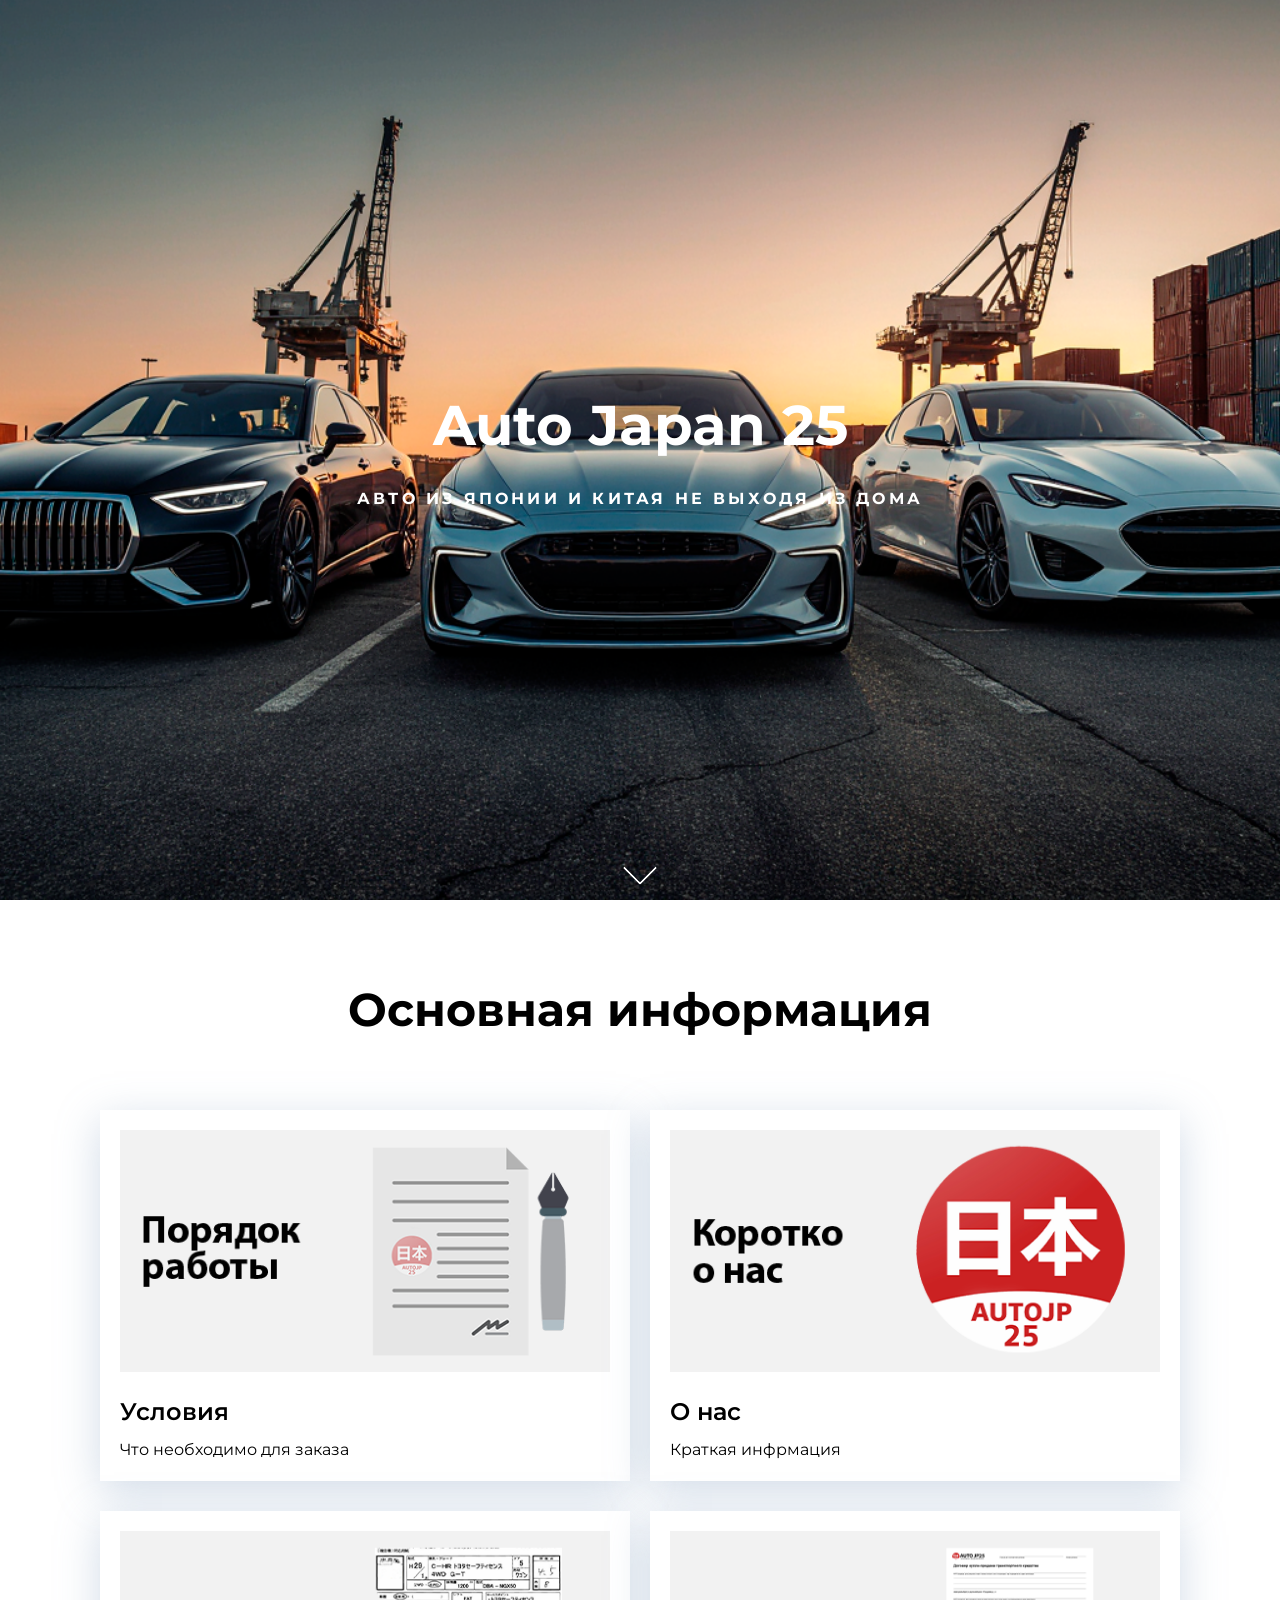
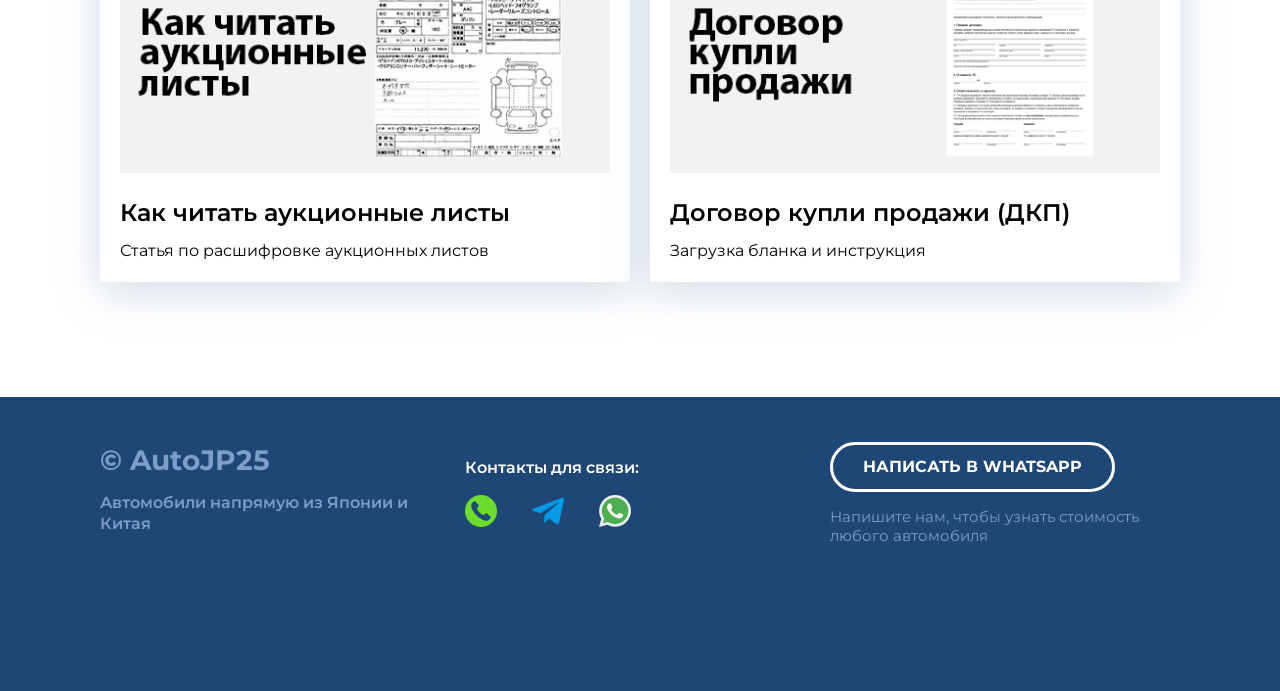
==== index.html @ 5f9eee42 "Add files via upload" ====
<!DOCTYPE html>

<html lang="ru">
<head><title>Авто из Японии и Китая под заказ — AUTOJP25</title><meta content="Пригон автомобилей под заказ из Японии и Китая. Надёжная доставка, аукционы, оформление, сопровождение под ключ." name="description"/><meta content="авто из Японии, авто из Китая, пригон авто, аукционы Японии, аукционы Китая, доставка авто Владивосток, авто под заказ, купить авто Япония, купить авто Китай" name="keywords"/>
<link href="./assets/images/favicon.ico" rel="icon" type="image/x-icon"/>


<meta content="AutoJP 25" name="author"/>
<meta charset="utf-8"/>
<meta content="IE=edge" http-equiv="X-UA-Compatible"/>
<meta content="width=device-width, initial-scale=1.0" name="viewport"/>

<link href="assets/styles/main.css" rel="stylesheet"/>
<link href="assets/styles/media.css" rel="stylesheet"/>
<link href="https://fonts.googleapis.com/css2?family=Montserrat:wght@400;600;700&amp;display=swap" rel="stylesheet"/>

<!-- Yandex.Metrika counter -->
<script type="text/javascript" >
   (function(m,e,t,r,i,k,a){m[i]=m[i]||function(){(m[i].a=m[i].a||[]).push(arguments)};
   m[i].l=1*new Date();
   for (var j = 0; j < document.scripts.length; j++) {if (document.scripts[j].src === r) { return; }}
   k=e.createElement(t),a=e.getElementsByTagName(t)[0],k.async=1,k.src=r,a.parentNode.insertBefore(k,a)})
   (window, document, "script", "https://mc.yandex.ru/metrika/tag.js", "ym");

   ym(64503793, "init", {
        clickmap:true,
        trackLinks:true,
        accurateTrackBounce:true,
        webvisor:true
   });
</script>
<noscript><div><img src="https://mc.yandex.ru/watch/64503793" style="position:absolute; left:-9999px;" alt="" /></div></noscript>
<!-- /Yandex.Metrika counter -->

</head>
<body class="root">
<header class="header header-bg" id="header">
<h1 class="header__title">Auto Japan 25</h1>
<p class="header__subtitle">Авто из Японии и Китая не выходя из дома</p>
<a href="#portfolio">
</a>
<div class="bottom">
<a class="scroll-indicator" href="#portfolio"></a>
</div>
</header>
<main>
<section class="portfolio" id="portfolio">
<div class="root__container">
<h2 class="portfolio__title">Основная информация</h2>
<ul class="card">
<li class="card__item">
<a class="card__link" href="./pages/purchase-steps.html">
<img alt="#" class="card__image" src="assets/images/portfolio/01.png"/>
<h2 class="card__title">Условия</h2>
<p class="card__subtitle">Что необходимо для заказа</p>
</a>
</li>
<li class="card__item">
<a class="card__link" href="./pages/about.html">
<img alt="#" class="card__image" src="assets/images/portfolio/02.png"/>
<h2 class="card__title">О нас</h2>
<p class="card__subtitle">Краткая инфрмация</p>
</a>
</li>
<li class="card__item">
<a class="card__link" href="./pages/auction.html">
<img alt="#" class="card__image" src="assets/images/portfolio/03.png"/>
<h2 class="card__title">Как читать аукционные листы</h2>
<p class="card__subtitle">Статья по расшифровке аукционных листов</p>
</a>
</li>
<li class="card__item">
<a class="card__link" href="./pages/dkp.html">
<img alt="#" class="card__image" src="assets/images/portfolio/04.png"/>
<h2 class="card__title">Договор купли продажи (ДКП)</h2>
<p class="card__subtitle">Загрузка бланка и инструкция</p>
</a>
</li>
</ul>
</div>
</section>
</main>
<footer class="footer">
<div class="root__container">
<ul class="footer__row">
<li class="footer__copyright footer__col">
<h3 class="footer__copyright-name">© AutoJP25</h3>
<p class="footer__copyright-description">Автомобили напрямую из Японии и Китая</p>
</li>
<li class="footer__icons footer__col">
<p class="footer__icons-title">Контакты для связи:</p>
<div class="footer__icon-list">
<a href="tel:902-554-0778" target="_blank">
<img alt="#" src="assets/images/footer/call.png"/>
</a>
<a href="https://t.me/autojp25" target="_blank">
<img alt="#" src="assets/images/footer/tele.png"/>
</a>
<a href="https://wa.me/79025540778" target="_blank">
<img alt="#" src="assets/images/footer/wats.png"/>
</a>
</div>
</li>
<li class="footer__contacts footer__col">
                    <a class="footer__contacts-btn" href="https://wa.me/message/SFAHF2PM4652B1" target="_blank"
                        class="footer__btn">Написать в Whatsapp</a>
                    <p class="footer__contacts-description">Напишите нам, чтобы узнать стоимость
                        любого автомобиля</p>
</li>
</ul>
</div>
</footer>
<!-- Библиотеки и плагины -->
<script src="./libs/jquery/jquery-3.6.0.min.js"></script>
<!-- Собственные скрипты и вызовы библиотек -->
<script src="assets/scripts/main.js"></script>
</body>
</html>
---- assets/styles/main.css ----
* {
  box-sizing: border-box;
}

html {
  scroll-behavior: smooth;
}

img {
  max-width: 100%;
}

.root {
  margin: 0;
  min-width: 320px;
  font-family: Montserrat, sans-serif;
  color: #000;
}

.root__container {
  margin: 0 auto;
  padding: 0 15px;
  max-width: 1110px;
}

.header {
  position: relative;
  display: flex;
  flex-direction: column;
  align-items: center;
  justify-content: center;
  width: 100%;
  height: 100vh;
  background-position: center;
  background-size: cover;
}

.header__title {
  margin: 0 0 25px;
  font-weight: 700;
  font-size: 56px;
  line-height: 130%;
  text-align: center;
  color: #fff;
}

.header__subtitle {
  margin: 0;
  font-weight: 700;
  font-size: 16px;
  line-height: 150%;
  letter-spacing: 0.2em;
  text-align: center;
  text-transform: uppercase;
  color: #fff;
}

.header__arrow {
  position: absolute;
  left: 50%;
  bottom: 30px;
  display: block;
  width: 48px;
  height: 48px;
  transform: translate(-50%, 0);
}

.portfolio {
  padding: 80px 0 115px;
}

.portfolio__title {
  margin: 0 0 70px;
  font-weight: 700;
  font-size: 46px;
  line-height: 130%;
  text-align: center;
  color: #000;
}

.card {
  display: flex;
  flex-wrap: wrap;
  justify-content: space-between;
  list-style-type: none;
  margin: 0;
  padding: 0;
}

.card__link {
  display: block;
  padding: 20px;
  text-decoration: none;
  color: #000;
  transition: color 0.2s ease-in;
}

.card__link:hover {
  color: rgb(39 91 236);
}

.card__item {
  margin-bottom: 30px;
  width: 100%;
  max-width: 530px;
  box-shadow: 0 10px 40px rgb(126 155 189 / 35%);
  background-color: #fff;
  transition: transform 0.2s ease-in;
}

.card__item:hover {
  transform: translateY(-15px);
}

.card__item:last-child,
.card__item:nth-last-child(2) {
  margin-bottom: 0;
}

.card__image {
  margin-bottom: 20px;
}

.card__title {
  margin: 0 0 13px;
  font-weight: 600;
  font-size: 24px;
  line-height: 130%;
}

.card__subtitle {
  margin: 0;
  font-size: 16px;
  line-height: 130%;
}

.footer {
  padding: 45px 0 130px;
  background: #1e4776;
}

.footer__row {
  display: flex;
  justify-content: space-between;
  list-style-type: none;
  margin: 0;
  padding: 0;
  color: #fff;
}

.footer__copyright {
  flex-grow: 1;
  max-width: 350px;
  line-height: 1.3;
  color: #7e9ec9;
}

.footer__copyright-name {
  margin: 0 0 15px;
  font-weight: 700;
  font-size: 28px;
}

.footer__copyright-description {
  margin: 0 0 15px;
  font-weight: 600;
  font-size: 16px;
}

.footer__icons {
  flex-grow: 1;
  max-width: 350px;
}

.footer__icons-title {
  font-weight: 600;
  font-size: 16px;
  line-height: 1.3;
}

.footer__icon-list {
  display: flex;
  align-items: center;
}

.footer__icon-list > * + * {
  margin-left: 35px;
}

.footer__contacts {
  flex-grow: 1;
  max-width: 350px;
}

.footer__contacts-btn {
  display: inline-block;
  border: 3px solid #fff;
  border-radius: 50px;
  padding: 0 30px;
  height: 50px;
  font-weight: 700;
  font-size: 16px;
  line-height: 44px;
  text-decoration: none;
  text-transform: uppercase;
  color: #fff;
  transition: all 0.3s ease-in;
}

.footer__contacts-btn:hover {
  color: #1e4776;
  background-color: #fff;
}

.footer__contacts-description {
  margin: 15px 0;
  font-size: 15px;
  line-height: 1.3;
  color: #7e9ec9;
}

.project {
  padding: 80px 0 120px;
  text-align: center;
}

.project__header {
  margin: 0 0 40px;
  font-weight: 700;
  font-size: 46px;
  line-height: 1.3;
}

.project__img {
  margin-bottom: 70px;
  box-shadow: 0 10px 40px rgb(126 155 189 / 35%);
}

.project__content {
  display: block;
  border-radius: 10px;
}

.projects__description {
  margin: 0 auto 60px;
  max-width: 730px;
  text-align: center;
}

.projects__description p {
  margin: 0 0 15px;
  font-size: 16px;
  line-height: 1.5;
}

.project__link {
  display: inline-block;
  line-height: 1;
  text-decoration: none;
  color: #2f73b6;
}

.project__link::after {
  content: "";
  display: block;
  width: 0%;
  height: 2px;
  background-color: #225384;
  transition: width 0.4s ease-in-out;
}

.project__link:hover::after,
.project__link:focus::after {
width: 100%;
}

.poject__btn-back {
  display: inline-block;
  border: 3px solid #275bec;
  border-radius: 50px;
  padding: 0 30px;
  height: 60px;
  font-weight: 700;
  font-size: 16px;
  line-height: 54px;
  text-decoration: none;
  text-transform: uppercase;
  color: #275bec;
  transition: all 0.4s ease-out;
}

.poject__btn-back:hover {
  color: #fff;
  background-color: #275bec;
}


.steps {
    padding: 40px 0;
}
.steps__title {
    font-size: 28px;
    font-weight: 700;
    margin-bottom: 24px;
}
.steps__list {
    list-style: decimal inside;
    padding-left: 20px;
    font-size: 18px;
    line-height: 1.6;
    margin-bottom: 24px;
}
.steps__note {
    font-style: italic;
    color: #555;
    font-size: 16px;
    margin-bottom: 24px;
}

/* Адаптивный фон для header */
.header-bg {
    position: relative;
    background-image: url('../images/479ee96f-37ab-4187-b3ef-8dbb4deff79b_resized.png');
    background-size: cover;
    background-position: center;
    background-repeat: no-repeat;
    height: 100vh;
    max-height: 720px;
}

@media screen and (max-width: 768px) {
    .header-bg {
        height: 60vh;
        background-position: center top;
    }
}

/* Расширенные стили для мобильного фона */
.header-bg {
    display: flex;
    align-items: center;
    justify-content: center;
    min-height: 100vh;
    width: 100%;
    background-size: cover;
    background-attachment: scroll;
    background-repeat: no-repeat;
    background-position: center center;
    position: relative;
    overflow: hidden;
}

@media screen and (max-width: 768px) {
    .header-bg {
        min-height: 100vh;
        height: 100vh;
        background-size: cover;
        background-position: center center;
    }
}

/* Стиль для кнопки прокрутки вниз */
.scroll-down {
    animation: bounce 2s infinite;
}

@keyframes bounce {
    0%, 20%, 50%, 80%, 100% { transform: translateX(-50%) translateY(0); }
    40% { transform: translateX(-50%) translateY(-10px); }
    60% { transform: translateX(-50%) translateY(-5px); }
}

/* Оригинальная кнопка прокрутки вниз */
.bottom {
  position: absolute;
  bottom: 0;
  width: 100%;
  left: 50%;
  transform: translateX(-50%);
  text-align: center;
  z-index: 10;
}

.scroll-indicator {
  display: inline-block;
  width: 24px;
  height: 24px;
  margin: 16px auto;
  border-right: 2px solid #fff;
  border-bottom: 2px solid #fff;
  border-bottom-right-radius: 2px;
  transform: rotate(45deg);
  animation: fade 2s linear infinite;
}

@keyframes fade {
  0%, 100% { opacity: 0.3; }
  50% { opacity: 1; }
}
---- assets/styles/media.css ----
@media (max-width: 1140px) {
    .card__item {
        width: calc(50% - 15px);
    }

    .footer {
        padding: 40px 0 60px;
    }

    .footer__row {
        flex-direction: column-reverse;
        align-items: center;
        text-align: center;
    }

    .footer__col {
        margin-bottom: 50px;
    }

    .footer__col:first-child {
        margin-bottom: 0;
    }
}

@media (max-width: 760px) {
    .header__title {
        font-size: 32px;
    }

    .header__subtitle {
        font-size: 14px;
    }

    .portfolio {
        padding: 40px 0 60px;
    }

    .portfolio__title {
        margin-bottom: 30px;
        font-size: 32px;
    }

    .card {
        justify-content: center;
    }

    .card__item:nth-last-child(2) {
        margin-bottom: 30px;
    }

    .card__item {
        width: 100%;
    }

    .card__link {
       padding: 15px;
    }

    .card__image {
        margin-bottom: 10px;
    }

    .card__title {
        margin-bottom: 10px;
        font-size: 18px;
    }

    .card p {
        font-size: 14px;
    }

    .footer__copyright-name {
        margin-bottom: 5px;
        font-size: 18px;
    }

    .footer__copyright p {
        font-size: 14px;
    }

    .footer__icons p {
        font-size: 14px;
    }

    .footer__contacts p {
        margin: 15px 0 0;
        font-size: 14px;
    }

    .project {
        padding: 40px 0 60px;
    }

    .project__header {
        margin-bottom: 30px;
        font-size: 28px;
    }

    .project__img {
        margin-bottom: 20px;
    }

    .projects__description {
        margin-bottom: 50px;
    }

    .poject__btn-back {
        padding: 0 10px;
        width: 100%;
        max-width: 320px;
    }
}
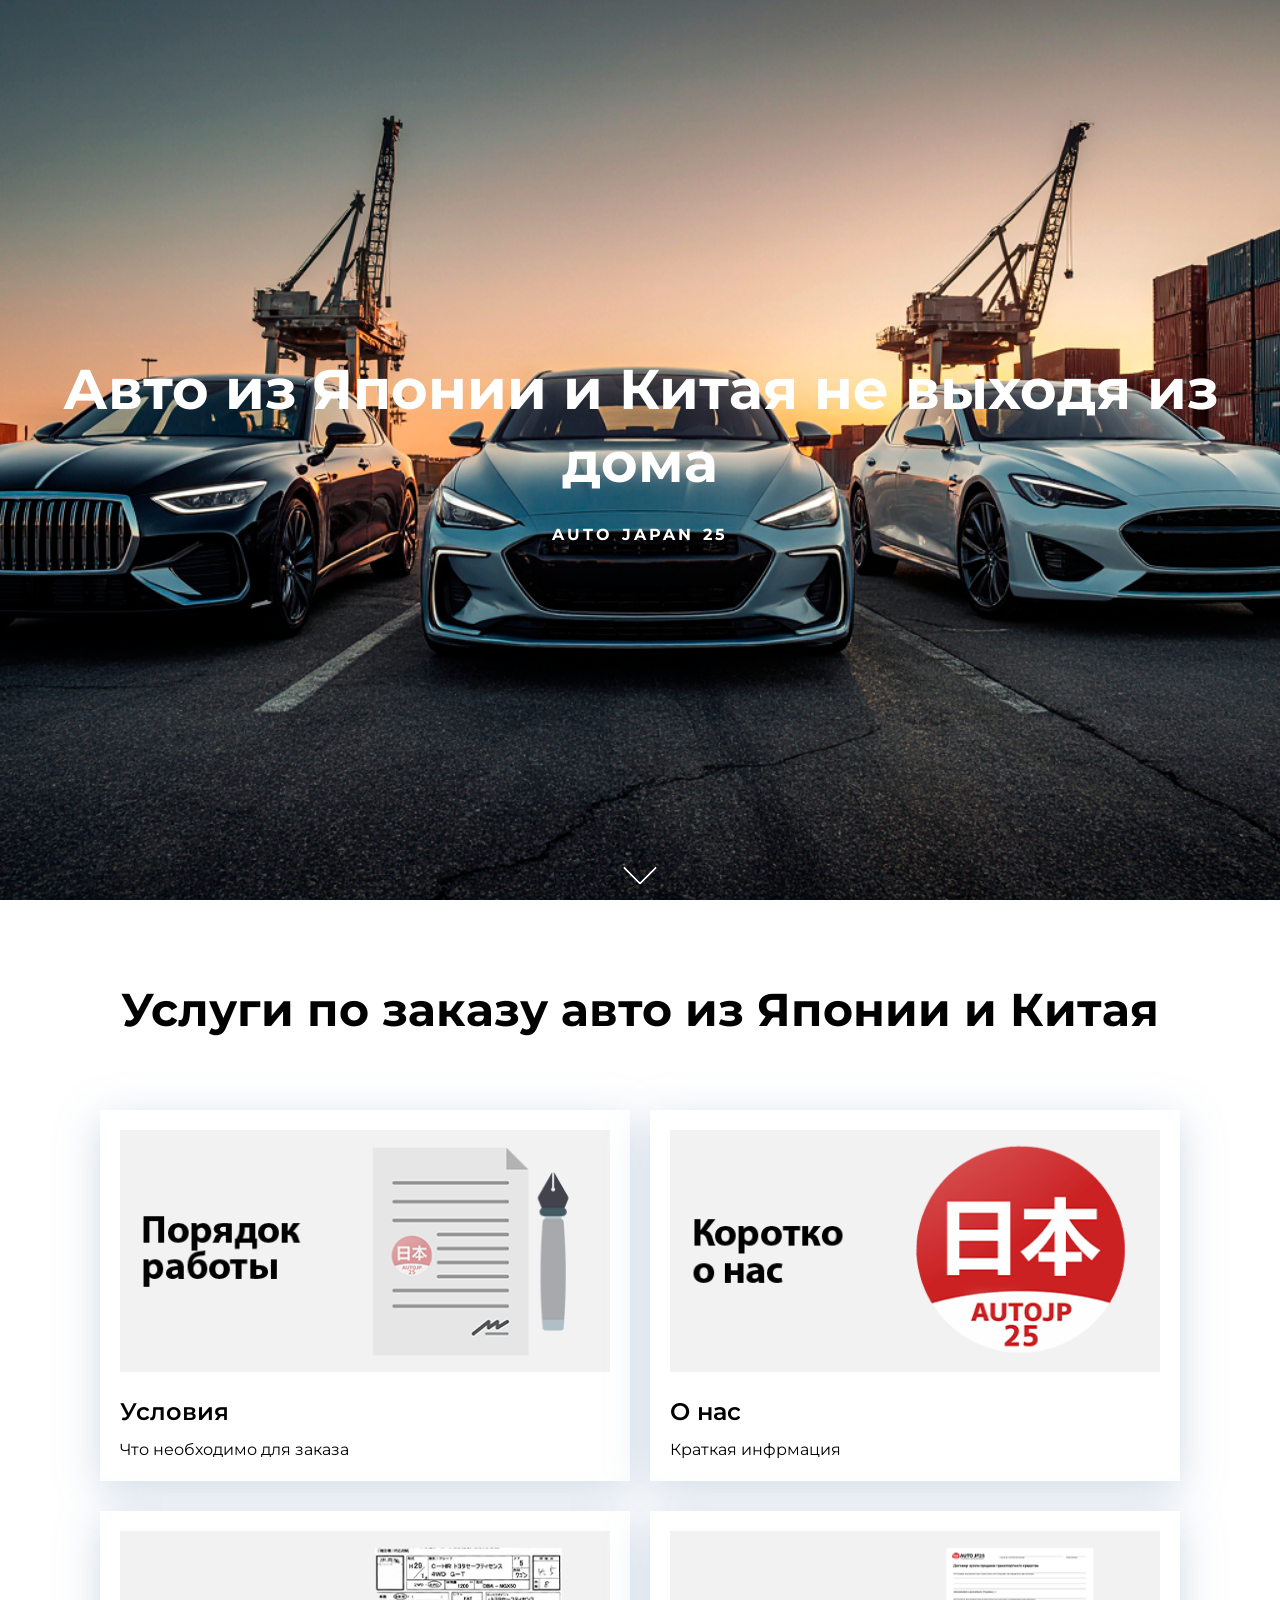
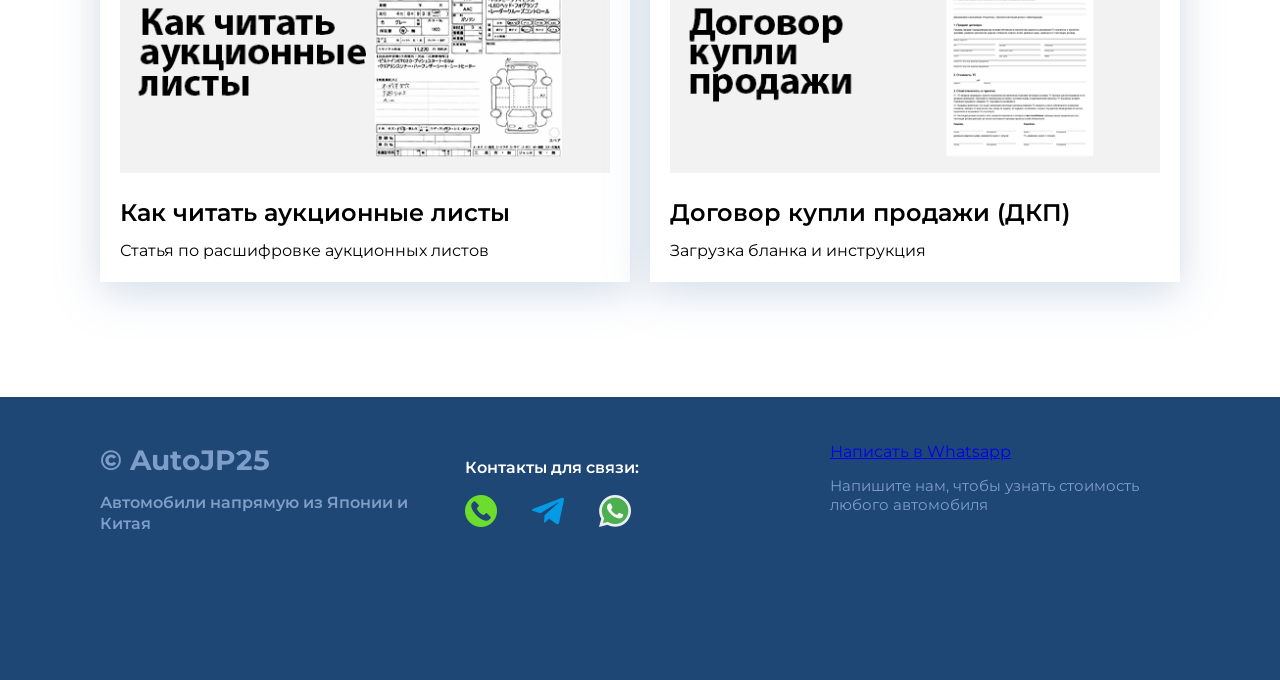
==== commit 7f1f8a5d: "Add files via upload" ====
--- a/index.html
+++ b/index.html
@@ -1,21 +1,17 @@
 <!DOCTYPE html>
 
 <html lang="ru">
-<head><title>Авто из Японии и Китая под заказ — AUTOJP25</title><meta content="Пригон автомобилей под заказ из Японии и Китая. Надёжная доставка, аукционы, оформление, сопровождение под ключ." name="description"/><meta content="авто из Японии, авто из Китая, пригон авто, аукционы Японии, аукционы Китая, доставка авто Владивосток, авто под заказ, купить авто Япония, купить авто Китай" name="keywords"/>
+<head><title>Авто из Японии и Китая под заказ — Надежная доставка | AUTOJP25</title><meta content="Пригон авто под заказ из Японии и Китая. Аукционы, доставка, оформление — всё под ключ. Узнайте, как заказать автомобиль выгодно и безопасно." name="description"/><meta content="авто из Японии, авто из Китая, доставка авто, пригон авто под заказ, японские аукционы, китайские авто, авто Владивосток, заказать авто Япония, авто на заказ Китай" name="keywords"/>
 <link href="./assets/images/favicon.ico" rel="icon" type="image/x-icon"/>
-
-
 <meta content="AutoJP 25" name="author"/>
 <meta charset="utf-8"/>
 <meta content="IE=edge" http-equiv="X-UA-Compatible"/>
 <meta content="width=device-width, initial-scale=1.0" name="viewport"/>
-
 <link href="assets/styles/main.css" rel="stylesheet"/>
 <link href="assets/styles/media.css" rel="stylesheet"/>
 <link href="https://fonts.googleapis.com/css2?family=Montserrat:wght@400;600;700&amp;display=swap" rel="stylesheet"/>
-
 <!-- Yandex.Metrika counter -->
-<script type="text/javascript" >
+<script type="text/javascript">
    (function(m,e,t,r,i,k,a){m[i]=m[i]||function(){(m[i].a=m[i].a||[]).push(arguments)};
    m[i].l=1*new Date();
    for (var j = 0; j < document.scripts.length; j++) {if (document.scripts[j].src === r) { return; }}
@@ -29,14 +25,13 @@
         webvisor:true
    });
 </script>
-<noscript><div><img src="https://mc.yandex.ru/watch/64503793" style="position:absolute; left:-9999px;" alt="" /></div></noscript>
+<noscript><div><img alt="" src="https://mc.yandex.ru/watch/64503793" style="position:absolute; left:-9999px;"/></div></noscript>
 <!-- /Yandex.Metrika counter -->
-
 </head>
 <body class="root">
 <header class="header header-bg" id="header">
-<h1 class="header__title">Auto Japan 25</h1>
-<p class="header__subtitle">Авто из Японии и Китая не выходя из дома</p>
+<h1 class="header__title">Авто из Японии и Китая не выходя из дома</h1>
+<p class="header__subtitle">Auto Japan 25</p>
 <a href="#portfolio">
 </a>
 <div class="bottom">
@@ -46,33 +41,33 @@
 <main>
 <section class="portfolio" id="portfolio">
 <div class="root__container">
-<h2 class="portfolio__title">Основная информация</h2>
+<h2 class="portfolio__title">Услуги по заказу авто из Японии и Китая</h2>
 <ul class="card">
 <li class="card__item">
 <a class="card__link" href="./pages/purchase-steps.html">
 <img alt="#" class="card__image" src="assets/images/portfolio/01.png"/>
-<h2 class="card__title">Условия</h2>
+<h3 class="card__title">Условия</h3>
 <p class="card__subtitle">Что необходимо для заказа</p>
 </a>
 </li>
 <li class="card__item">
 <a class="card__link" href="./pages/about.html">
 <img alt="#" class="card__image" src="assets/images/portfolio/02.png"/>
-<h2 class="card__title">О нас</h2>
+<h3 class="card__title">О нас</h3>
 <p class="card__subtitle">Краткая инфрмация</p>
 </a>
 </li>
 <li class="card__item">
 <a class="card__link" href="./pages/auction.html">
 <img alt="#" class="card__image" src="assets/images/portfolio/03.png"/>
-<h2 class="card__title">Как читать аукционные листы</h2>
+<h3 class="card__title">Как читать аукционные листы</h3>
 <p class="card__subtitle">Статья по расшифровке аукционных листов</p>
 </a>
 </li>
 <li class="card__item">
 <a class="card__link" href="./pages/dkp.html">
 <img alt="#" class="card__image" src="assets/images/portfolio/04.png"/>
-<h2 class="card__title">Договор купли продажи (ДКП)</h2>
+<h3 class="card__title">Договор купли продажи (ДКП)</h3>
 <p class="card__subtitle">Загрузка бланка и инструкция</p>
 </a>
 </li>
@@ -102,9 +97,8 @@
 </div>
 </li>
 <li class="footer__contacts footer__col">
-                    <a class="footer__contacts-btn" href="https://wa.me/message/SFAHF2PM4652B1" target="_blank"
-                        class="footer__btn">Написать в Whatsapp</a>
-                    <p class="footer__contacts-description">Напишите нам, чтобы узнать стоимость
+<a class="footer__btn" href="https://wa.me/message/SFAHF2PM4652B1" target="_blank">Написать в Whatsapp</a>
+<p class="footer__contacts-description">Напишите нам, чтобы узнать стоимость
                         любого автомобиля</p>
 </li>
 </ul>
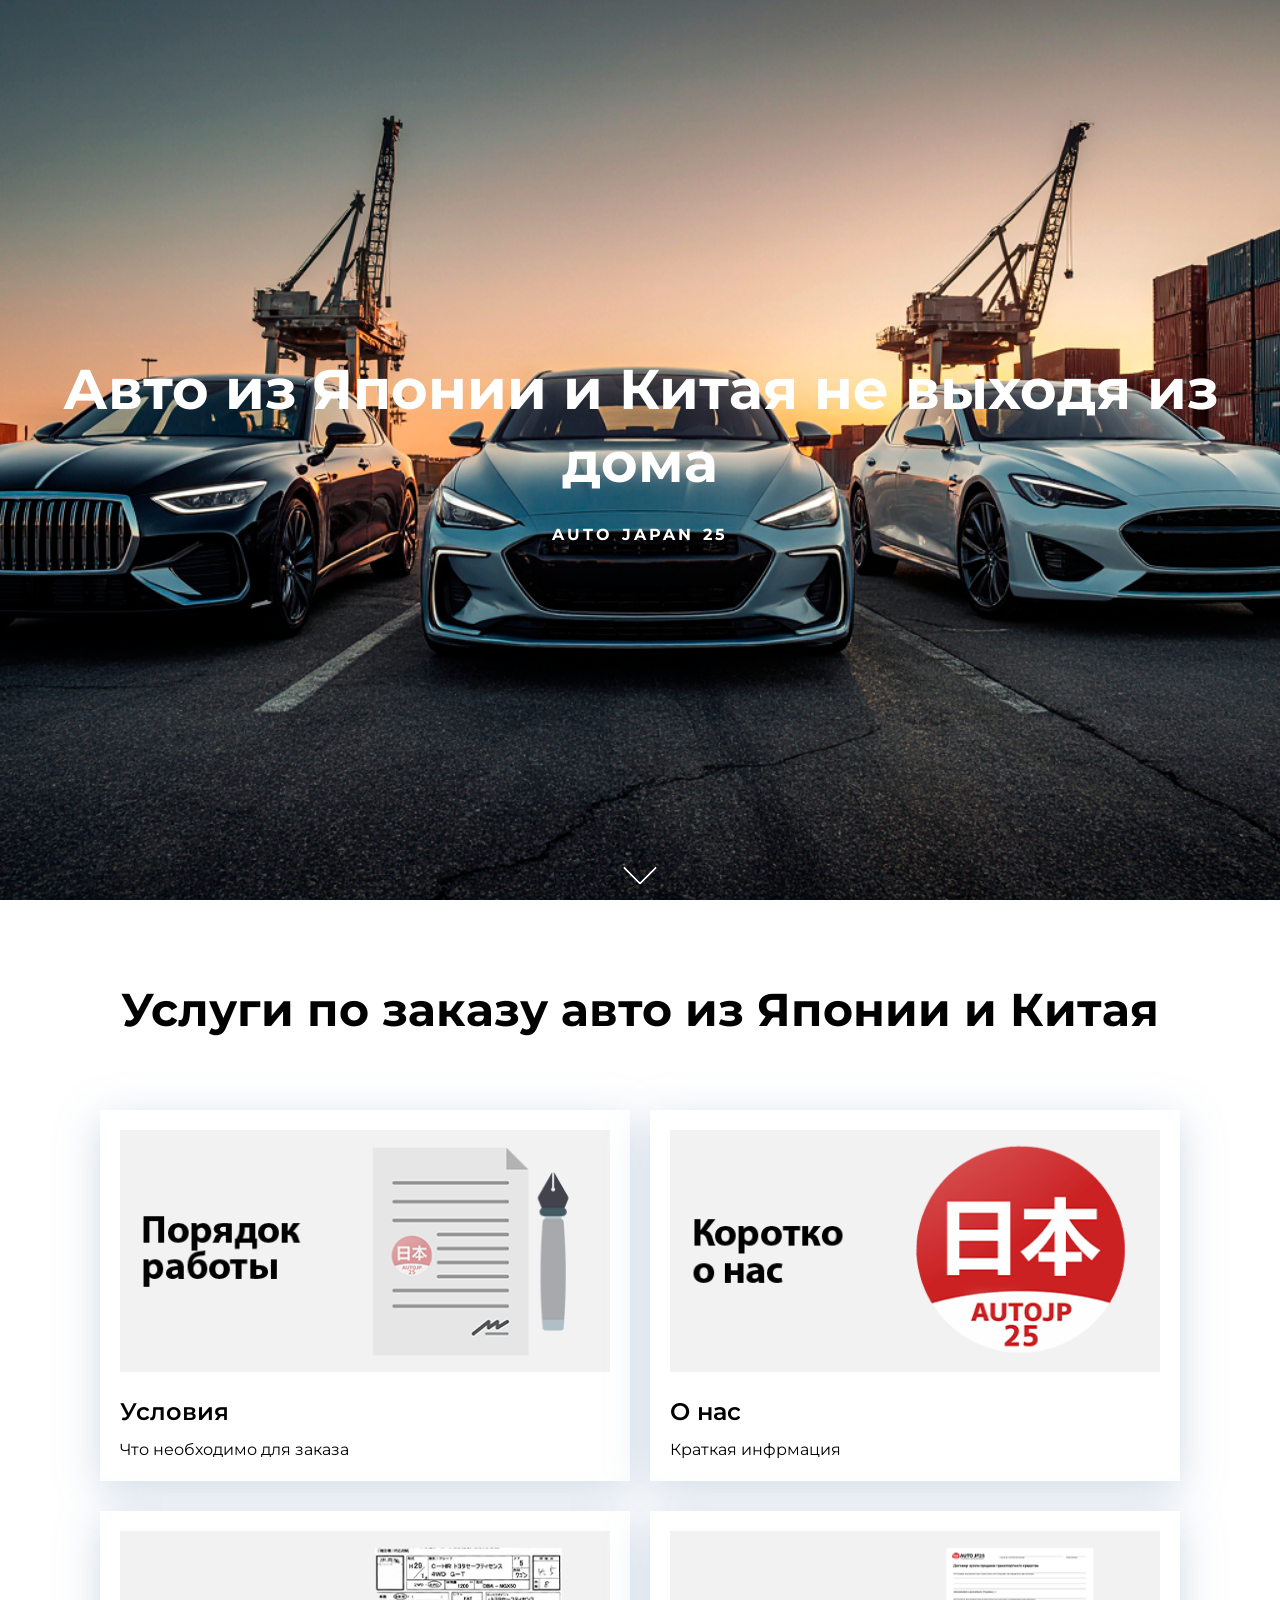
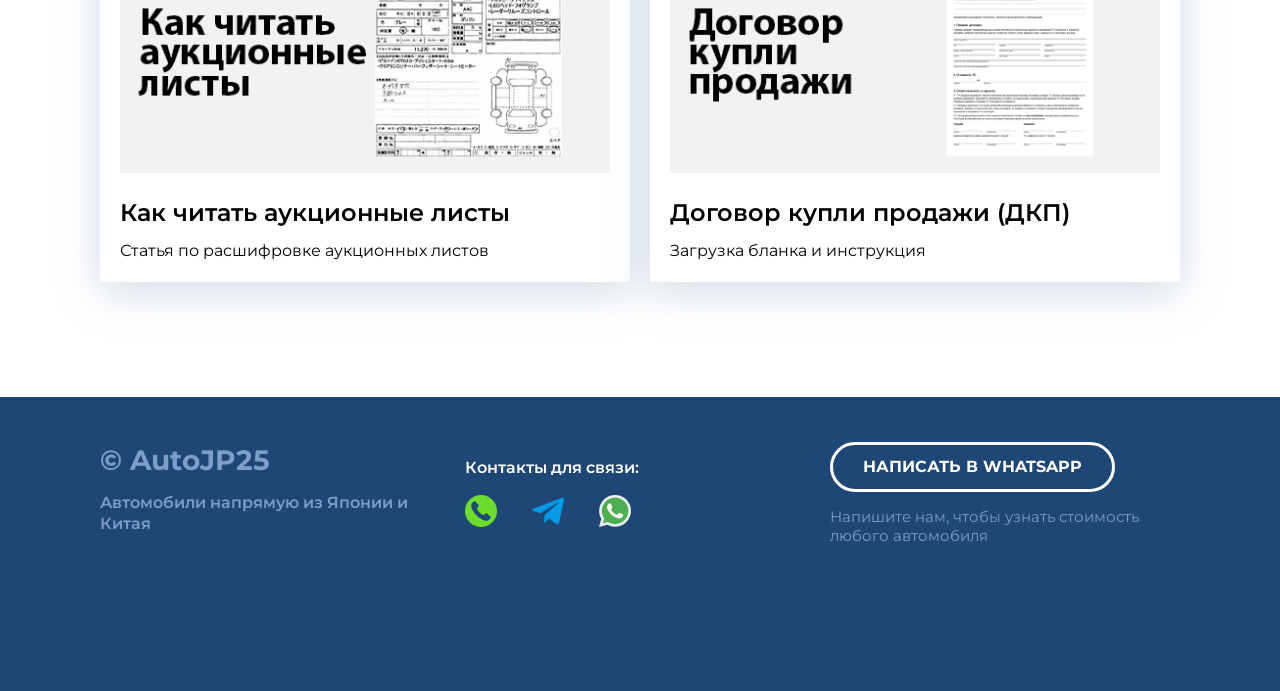
==== commit bd19b9aa: "Add files via upload" ====
--- a/index.html
+++ b/index.html
@@ -97,8 +97,9 @@
 </div>
 </li>
 <li class="footer__contacts footer__col">
-<a class="footer__btn" href="https://wa.me/message/SFAHF2PM4652B1" target="_blank">Написать в Whatsapp</a>
-<p class="footer__contacts-description">Напишите нам, чтобы узнать стоимость
+                    <a class="footer__contacts-btn" href="https://wa.me/message/SFAHF2PM4652B1" target="_blank"
+                        class="footer__btn">Написать в Whatsapp</a>
+                    <p class="footer__contacts-description">Напишите нам, чтобы узнать стоимость
                         любого автомобиля</p>
 </li>
 </ul>
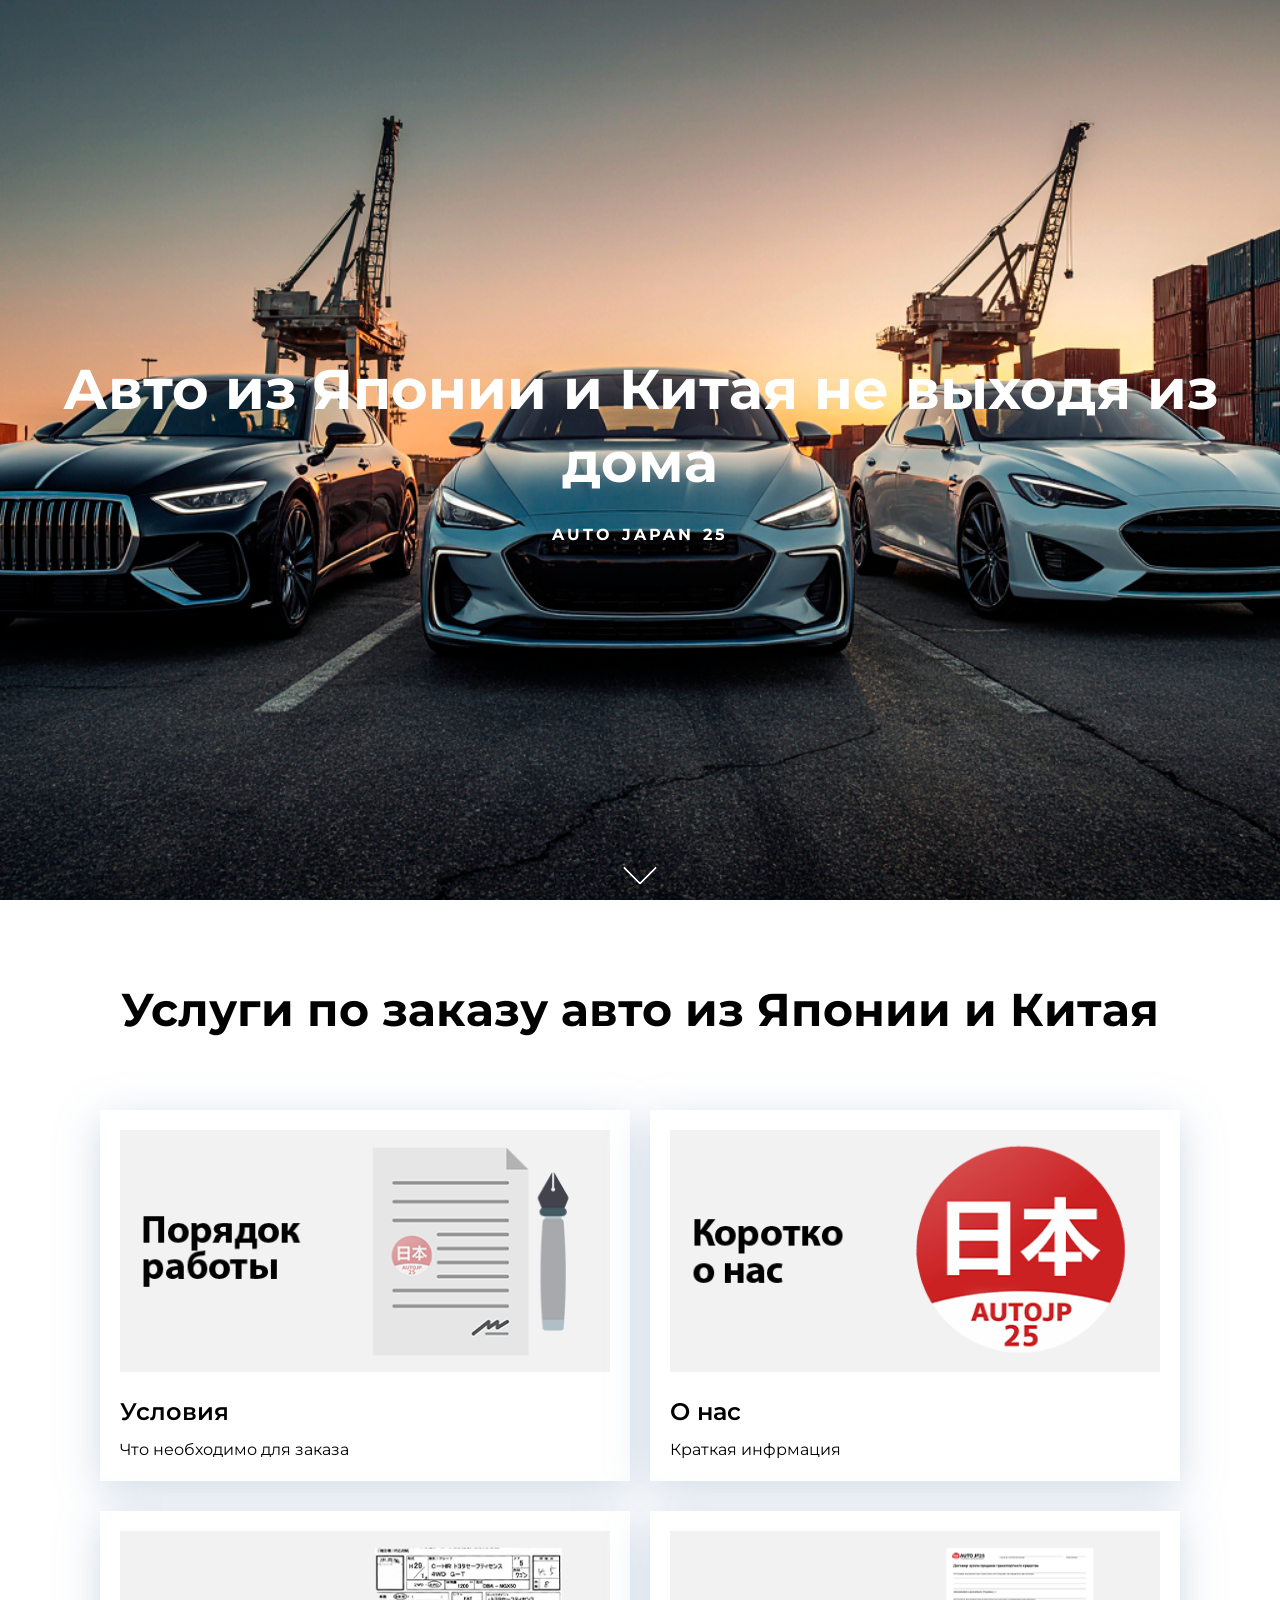
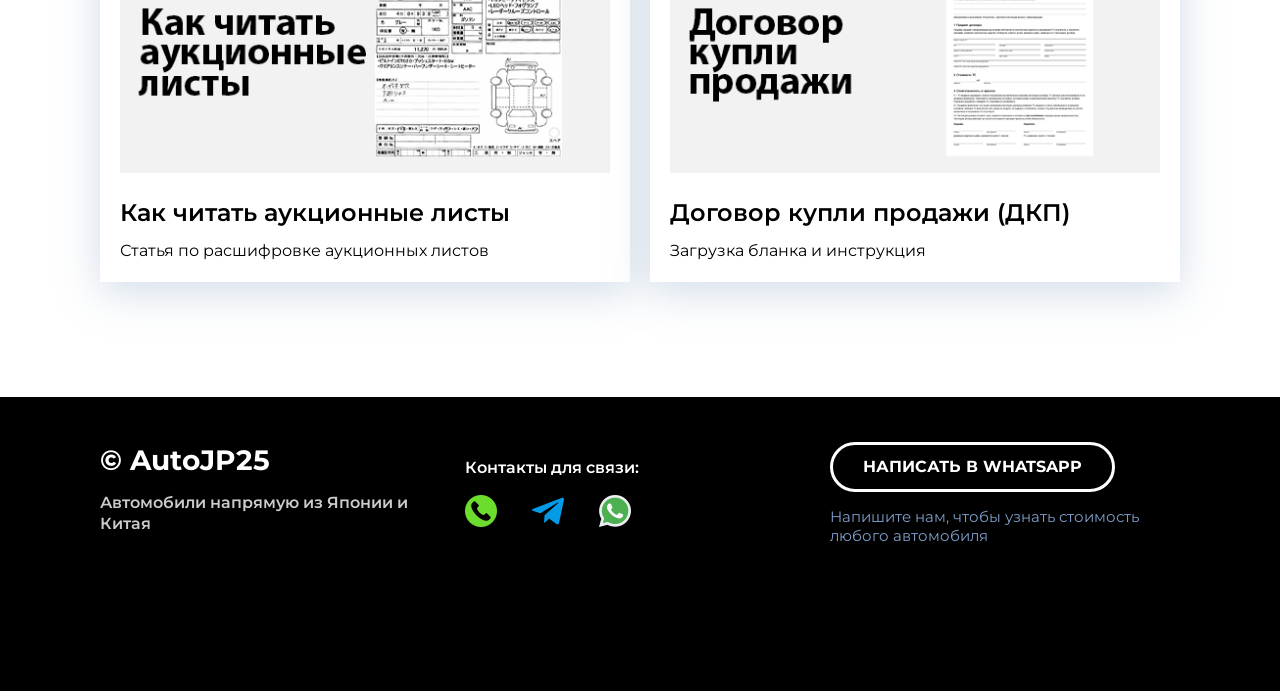
==== commit 6cb99a80: "Add files via upload" ====
--- a/index.html
+++ b/index.html
@@ -35,7 +35,7 @@
 <a href="#portfolio">
 </a>
 <div class="bottom">
-<a class="scroll-indicator" href="#portfolio"></a>
+<a class="scroll-indicator" href="#portfolio" aria-label="Перейти к портфолио"></a>
 </div>
 </header>
 <main>
--- a/assets/styles/main.css
+++ b/assets/styles/main.css
@@ -136,7 +136,7 @@
 
 .footer {
   padding: 45px 0 130px;
-  background: #1e4776;
+  background: #000000;
 }
 
 .footer__row {
@@ -159,12 +159,14 @@
   margin: 0 0 15px;
   font-weight: 700;
   font-size: 28px;
+  color: #ffffff;
 }
 
 .footer__copyright-description {
   margin: 0 0 15px;
   font-weight: 600;
   font-size: 16px;
+  color: #cccccc;
 }
 
 .footer__icons {
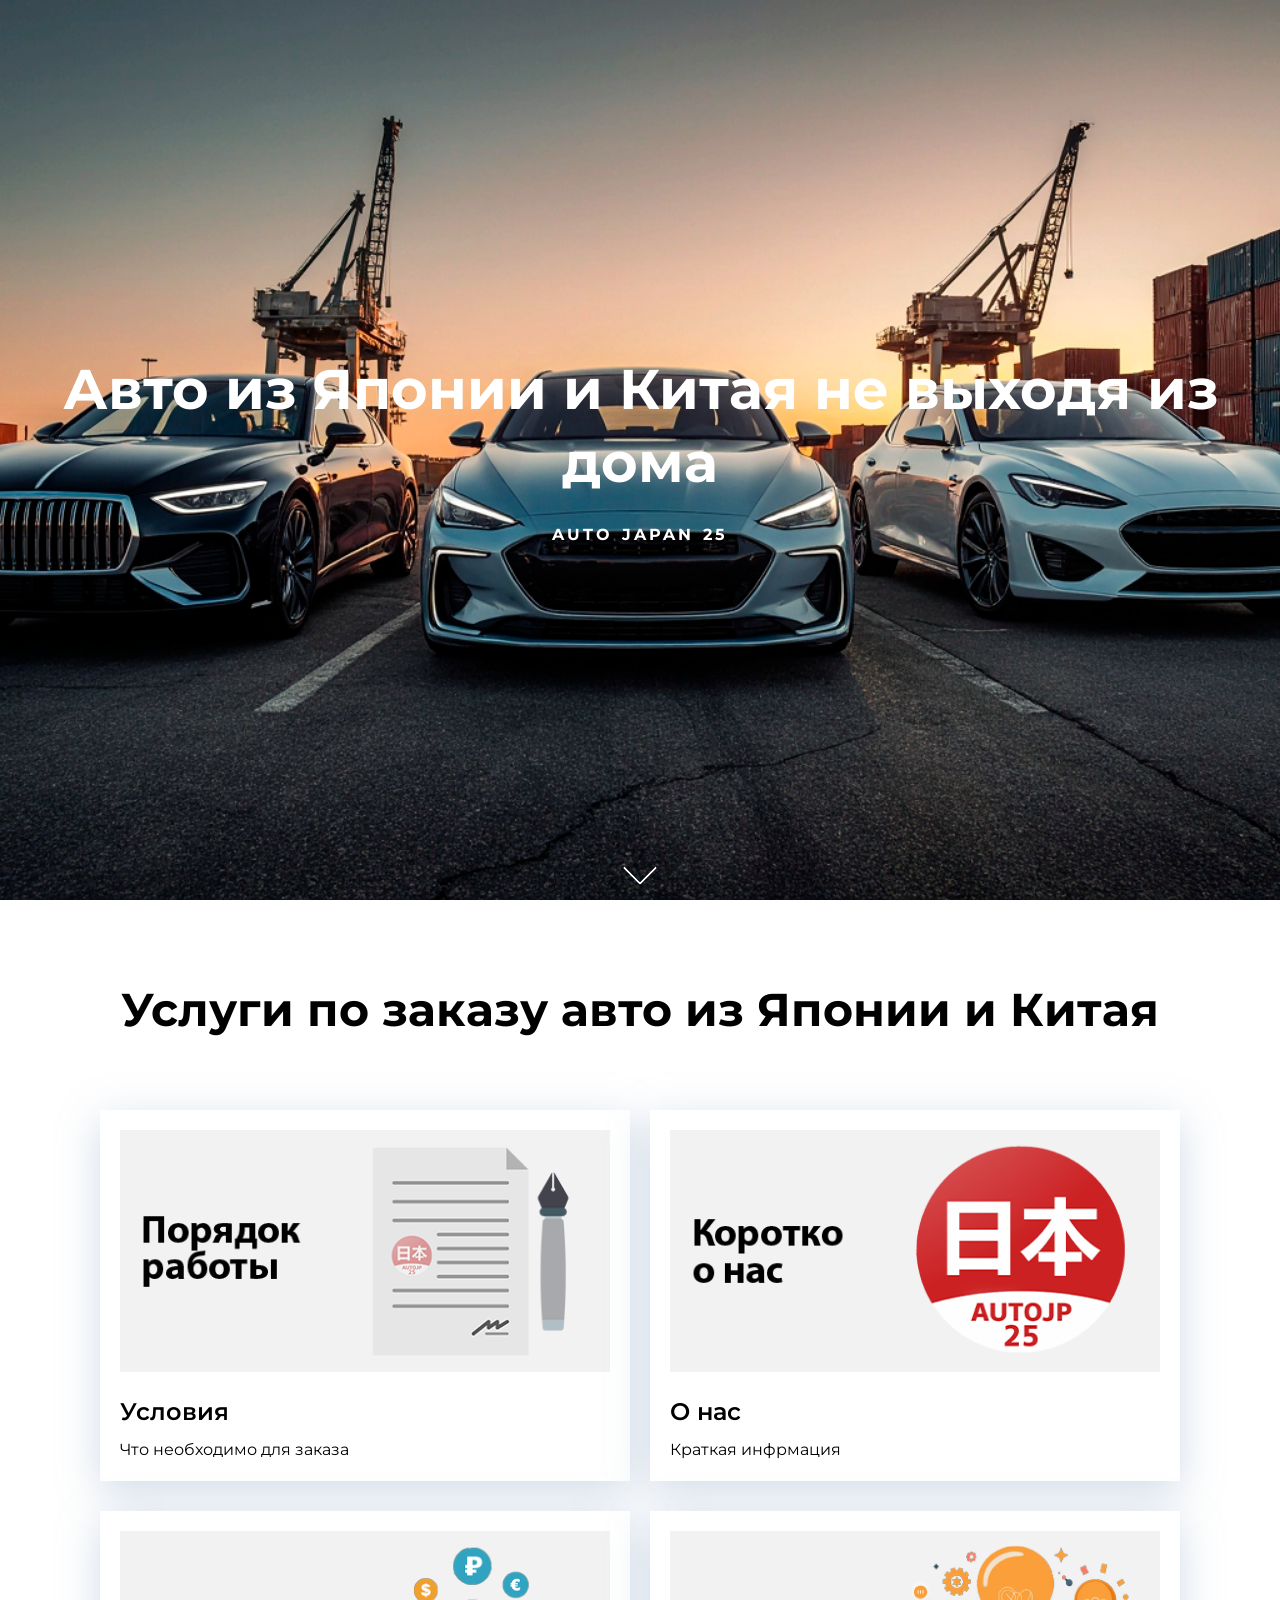
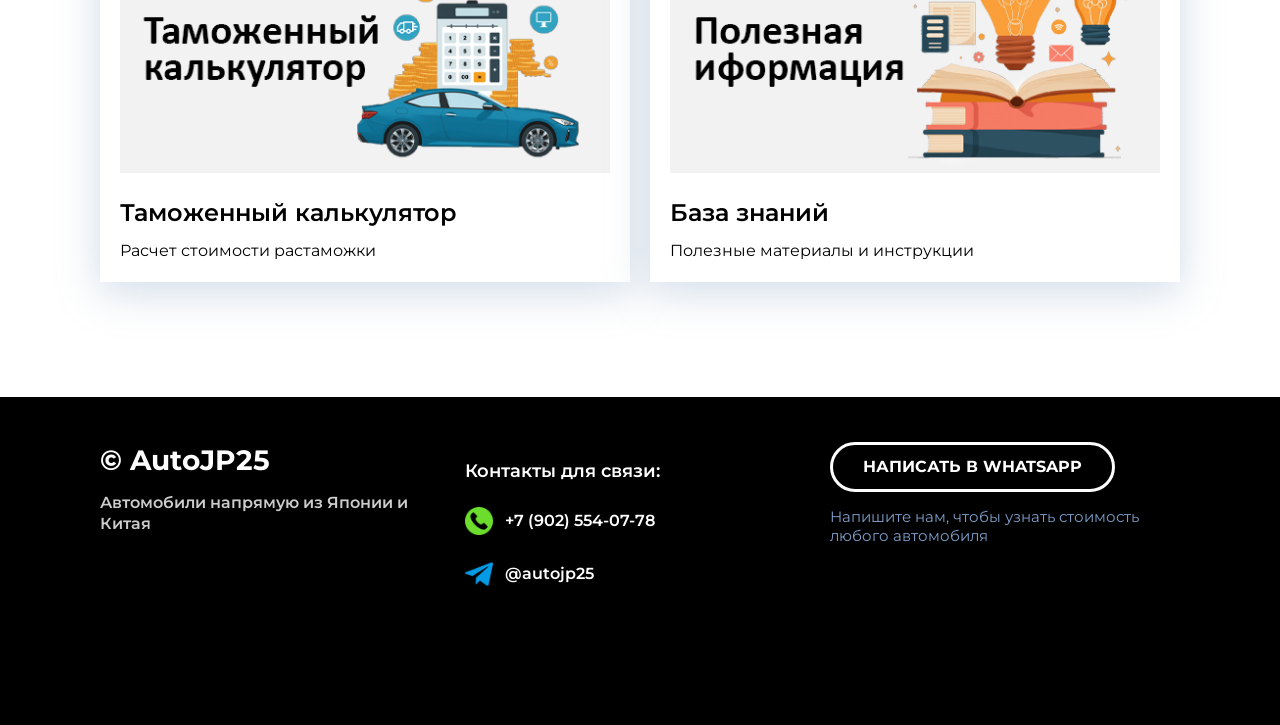
==== commit 02b02395: "Add files via upload" ====
--- a/index.html
+++ b/index.html
@@ -1,113 +1,116 @@
 <!DOCTYPE html>
 
 <html lang="ru">
-<head><title>Авто из Японии и Китая под заказ — Надежная доставка | AUTOJP25</title><meta content="Пригон авто под заказ из Японии и Китая. Аукционы, доставка, оформление — всё под ключ. Узнайте, как заказать автомобиль выгодно и безопасно." name="description"/><meta content="авто из Японии, авто из Китая, доставка авто, пригон авто под заказ, японские аукционы, китайские авто, авто Владивосток, заказать авто Япония, авто на заказ Китай" name="keywords"/>
-<link href="./assets/images/favicon.ico" rel="icon" type="image/x-icon"/>
-<meta content="AutoJP 25" name="author"/>
-<meta charset="utf-8"/>
-<meta content="IE=edge" http-equiv="X-UA-Compatible"/>
-<meta content="width=device-width, initial-scale=1.0" name="viewport"/>
-<link href="assets/styles/main.css" rel="stylesheet"/>
-<link href="assets/styles/media.css" rel="stylesheet"/>
-<link href="https://fonts.googleapis.com/css2?family=Montserrat:wght@400;600;700&amp;display=swap" rel="stylesheet"/>
+<head>
+    <title>Авто из Японии и Китая под заказ — Надежная доставка | AUTOJP25</title>
+    <meta content="Пригон авто под заказ из Японии и Китая. Аукционы, доставка, оформление — всё под ключ. Узнайте, как заказать автомобиль выгодно и безопасно." name="description"/>
+    <meta content="авто из Японии, авто из Китая, доставка авто, пригон авто под заказ, японские аукционы, китайские авто, авто Владивосток, заказать авто Япония, авто на заказ Китай" name="keywords"/>
+    <link href="./assets/images/favicon.ico" rel="icon" type="image/x-icon"/>
+    <meta content="AutoJP 25" name="author"/>
+    <meta charset="utf-8"/>
+    <meta content="IE=edge" http-equiv="X-UA-Compatible"/>
+    <meta content="width=device-width, initial-scale=1.0" name="viewport"/>
+    <link href="assets/styles/main.css" rel="stylesheet"/>
+    <link href="assets/styles/media.css" rel="stylesheet"/>
+    <link href="https://fonts.googleapis.com/css2?family=Montserrat:wght@400;600;700&amp;display=swap" rel="stylesheet"/>
+
 <!-- Yandex.Metrika counter -->
 <script type="text/javascript">
-   (function(m,e,t,r,i,k,a){m[i]=m[i]||function(){(m[i].a=m[i].a||[]).push(arguments)};
-   m[i].l=1*new Date();
-   for (var j = 0; j < document.scripts.length; j++) {if (document.scripts[j].src === r) { return; }}
-   k=e.createElement(t),a=e.getElementsByTagName(t)[0],k.async=1,k.src=r,a.parentNode.insertBefore(k,a)})
-   (window, document, "script", "https://mc.yandex.ru/metrika/tag.js", "ym");
+    (function(m,e,t,r,i,k,a){
+        m[i]=m[i]||function(){(m[i].a=m[i].a||[]).push(arguments)};
+        m[i].l=1*new Date();
+        for (var j = 0; j < document.scripts.length; j++) {if (document.scripts[j].src === r) { return; }}
+        k=e.createElement(t),a=e.getElementsByTagName(t)[0],k.async=1,k.src=r,a.parentNode.insertBefore(k,a)
+    })(window, document,'script','https://mc.yandex.ru/metrika/tag.js', 'ym');
 
-   ym(64503793, "init", {
-        clickmap:true,
-        trackLinks:true,
-        accurateTrackBounce:true,
-        webvisor:true
-   });
+    ym(64503793, 'init', {webvisor:true, clickmap:true, accurateTrackBounce:true, trackLinks:true});
 </script>
-<noscript><div><img alt="" src="https://mc.yandex.ru/watch/64503793" style="position:absolute; left:-9999px;"/></div></noscript>
+<noscript><div><img src="https://mc.yandex.ru/watch/64503793" style="position:absolute; left:-9999px;" alt=""  loading="lazy" /></div></noscript>
 <!-- /Yandex.Metrika counter -->
+
+<link rel="canonical" href="https://autojp25.com/">
 </head>
 <body class="root">
 <header class="header header-bg" id="header">
-<h1 class="header__title">Авто из Японии и Китая не выходя из дома</h1>
-<p class="header__subtitle">Auto Japan 25</p>
-<a href="#portfolio">
-</a>
-<div class="bottom">
-<a class="scroll-indicator" href="#portfolio" aria-label="Перейти к портфолио"></a>
-</div>
+    <h1 class="header__title">Авто из Японии и Китая не выходя из дома</h1>
+    <p class="header__subtitle">Auto Japan 25</p>
+    <a href="#portfolio">
+    </a>
+    <div class="bottom">
+        <a class="scroll-indicator" href="#portfolio"></a>
+    </div>
 </header>
 <main>
-<section class="portfolio" id="portfolio">
-<div class="root__container">
-<h2 class="portfolio__title">Услуги по заказу авто из Японии и Китая</h2>
-<ul class="card">
-<li class="card__item">
-<a class="card__link" href="./pages/purchase-steps.html">
-<img alt="#" class="card__image" src="assets/images/portfolio/01.png"/>
-<h3 class="card__title">Условия</h3>
-<p class="card__subtitle">Что необходимо для заказа</p>
-</a>
-</li>
-<li class="card__item">
-<a class="card__link" href="./pages/about.html">
-<img alt="#" class="card__image" src="assets/images/portfolio/02.png"/>
-<h3 class="card__title">О нас</h3>
-<p class="card__subtitle">Краткая инфрмация</p>
-</a>
-</li>
-<li class="card__item">
-<a class="card__link" href="./pages/auction.html">
-<img alt="#" class="card__image" src="assets/images/portfolio/03.png"/>
-<h3 class="card__title">Как читать аукционные листы</h3>
-<p class="card__subtitle">Статья по расшифровке аукционных листов</p>
-</a>
-</li>
-<li class="card__item">
-<a class="card__link" href="./pages/dkp.html">
-<img alt="#" class="card__image" src="assets/images/portfolio/04.png"/>
-<h3 class="card__title">Договор купли продажи (ДКП)</h3>
-<p class="card__subtitle">Загрузка бланка и инструкция</p>
-</a>
-</li>
-</ul>
-</div>
-</section>
+    <section class="portfolio" id="portfolio">
+        <div class="root__container">
+            <h2 class="portfolio__title">Услуги по заказу авто из Японии и Китая</h2>
+            <ul class="card">
+                <li class="card__item">
+                    <a class="card__link" href="./pages/purchase-steps.html">
+                        <img alt="#" class="card__image" src="assets/images/portfolio/01.png" loading="lazy" />
+                        <h3 class="card__title">Условия</h3>
+                        <p class="card__subtitle">Что необходимо для заказа</p>
+                    </a>
+                </li>
+                <li class="card__item">
+                    <a class="card__link" href="./pages/about.html">
+                        <img alt="#" class="card__image" src="assets/images/portfolio/02.png" loading="lazy" />
+                        <h3 class="card__title">О нас</h3>
+                        <p class="card__subtitle">Краткая инфрмация</p>
+                    </a>
+                </li>
+                <li class="card__item">
+                    <a class="card__link" href="./pages/calculator.html">
+                        <img alt="База знаний" class="card__image" src="assets/images/portfolio/03.png" loading="lazy" />
+                        <h3 class="card__title">Таможенный калькулятор</h3>
+                        <p class="card__subtitle">Расчет стоимости растаможки</p>
+                    </a>
+                </li>
+                <li class="card__item">
+                    <a class="card__link" href="./pages/knowledge-base/base.html">
+                        <img alt="Таможенный калькулятор" class="card__image" src="assets/images/portfolio/04.png" loading="lazy" />
+                        <h3 class="card__title">База знаний</h3>
+                        <p class="card__subtitle">Полезные материалы и инструкции</p>
+                    </a>
+                </li>
+            </ul>
+        </div>
+    </section>
 </main>
 <footer class="footer">
-<div class="root__container">
-<ul class="footer__row">
-<li class="footer__copyright footer__col">
-<h3 class="footer__copyright-name">© AutoJP25</h3>
-<p class="footer__copyright-description">Автомобили напрямую из Японии и Китая</p>
-</li>
-<li class="footer__icons footer__col">
-<p class="footer__icons-title">Контакты для связи:</p>
-<div class="footer__icon-list">
-<a href="tel:902-554-0778" target="_blank">
-<img alt="#" src="assets/images/footer/call.png"/>
-</a>
-<a href="https://t.me/autojp25" target="_blank">
-<img alt="#" src="assets/images/footer/tele.png"/>
-</a>
-<a href="https://wa.me/79025540778" target="_blank">
-<img alt="#" src="assets/images/footer/wats.png"/>
-</a>
-</div>
-</li>
-<li class="footer__contacts footer__col">
-                    <a class="footer__contacts-btn" href="https://wa.me/message/SFAHF2PM4652B1" target="_blank"
-                        class="footer__btn">Написать в Whatsapp</a>
-                    <p class="footer__contacts-description">Напишите нам, чтобы узнать стоимость
-                        любого автомобиля</p>
-</li>
+    <div class="root__container">
+        <ul class="footer__row">
+            <li class="footer__copyright footer__col">
+                <h3 class="footer__copyright-name">© AutoJP25</h3>
+                <p class="footer__copyright-description">Автомобили напрямую из Японии и Китая</p>
+            </li>
+            <li class="footer__icons footer__col">
+                <p class="footer__icons-title">Контакты для связи:</p>
+                <ul class="footer__icon-list">
+    <li>
+        <a class="footer__icon" aria-label="Позвонить" href="tel:+79025540778">
+            <img src="assets/images/footer/call.png" alt="" aria-hidden="true" loading="lazy" />
+            <span class="footer__icon-text">+7 (902) 554‑07‑78</span>
+        </a>
+    </li>
+    <li>
+        <a class="footer__icon" href="https://t.me/autojp25" target="_blank" rel="noopener noreferrer" aria-label="Telegram">
+            <img src="assets/images/footer/tele.png" alt="" aria-hidden="true" loading="lazy" />
+            <span class="footer__icon-text">@autojp25</span>
+        </a>
+    </li>
 </ul>
-</div>
+            </li>
+            <li class="footer__contacts footer__col">
+                <a class="footer__contacts-btn footer__btn" href="https://wa.me/message/SFAHF2PM4652B1" target="_blank" rel="noopener noreferrer">Написать в Whatsapp</a>
+                <p class="footer__contacts-description">Напишите нам, чтобы узнать стоимость
+                    любого автомобиля</p>
+            </li>
+        </ul>
+    </div>
 </footer>
 <!-- Библиотеки и плагины -->
-<script src="./libs/jquery/jquery-3.6.0.min.js"></script>
 <!-- Собственные скрипты и вызовы библиотек -->
-<script src="assets/scripts/main.js"></script>
+<script src="assets/scripts/main.js" defer></script>
 </body>
 </html>
--- a/assets/styles/main.css
+++ b/assets/styles/main.css
@@ -322,7 +322,7 @@
 /* Адаптивный фон для header */
 .header-bg {
     position: relative;
-    background-image: url('../images/479ee96f-37ab-4187-b3ef-8dbb4deff79b_resized.png');
+    background-image: url('../images/header.webp');
     background-size: cover;
     background-position: center;
     background-repeat: no-repeat;
@@ -399,3 +399,50 @@
   0%, 100% { opacity: 0.3; }
   50% { opacity: 1; }
 }
+
+
+/* === Footer readability enhancements (desktop) === */
+.footer__icon-list {
+  list-style: none;
+  margin: 0;
+  padding: 0;
+  display: grid;
+  gap: 12px;
+}
+
+.footer__icon {
+  display: inline-flex;
+  align-items: center;
+  gap: 12px;
+  color: #fff;
+  text-decoration: none;
+  padding: 6px 0;
+}
+
+.footer__icon:hover,
+.footer__icon:focus {
+  text-decoration: underline;
+  outline: none;
+}
+
+.footer__icon img {
+  width: 24px;
+  height: 24px;
+  flex: 0 0 24px;
+}
+
+.footer__icon-text {
+  display: none;
+  font-weight: 600;
+  line-height: 1.3;
+}
+
+@media (min-width: 992px) {
+  .footer { font-size: 16px; line-height: 1.5; }
+  .footer__icons-title { font-size: 18px; }
+  .footer__icon img { width: 28px; height: 28px; flex-basis: 28px; }
+  .footer__icon-text { display: inline; font-size: 16px; }
+}
+
+/* reset sibling margin for new footer list */
+.footer__icon-list > * + * { margin-left: 0; }
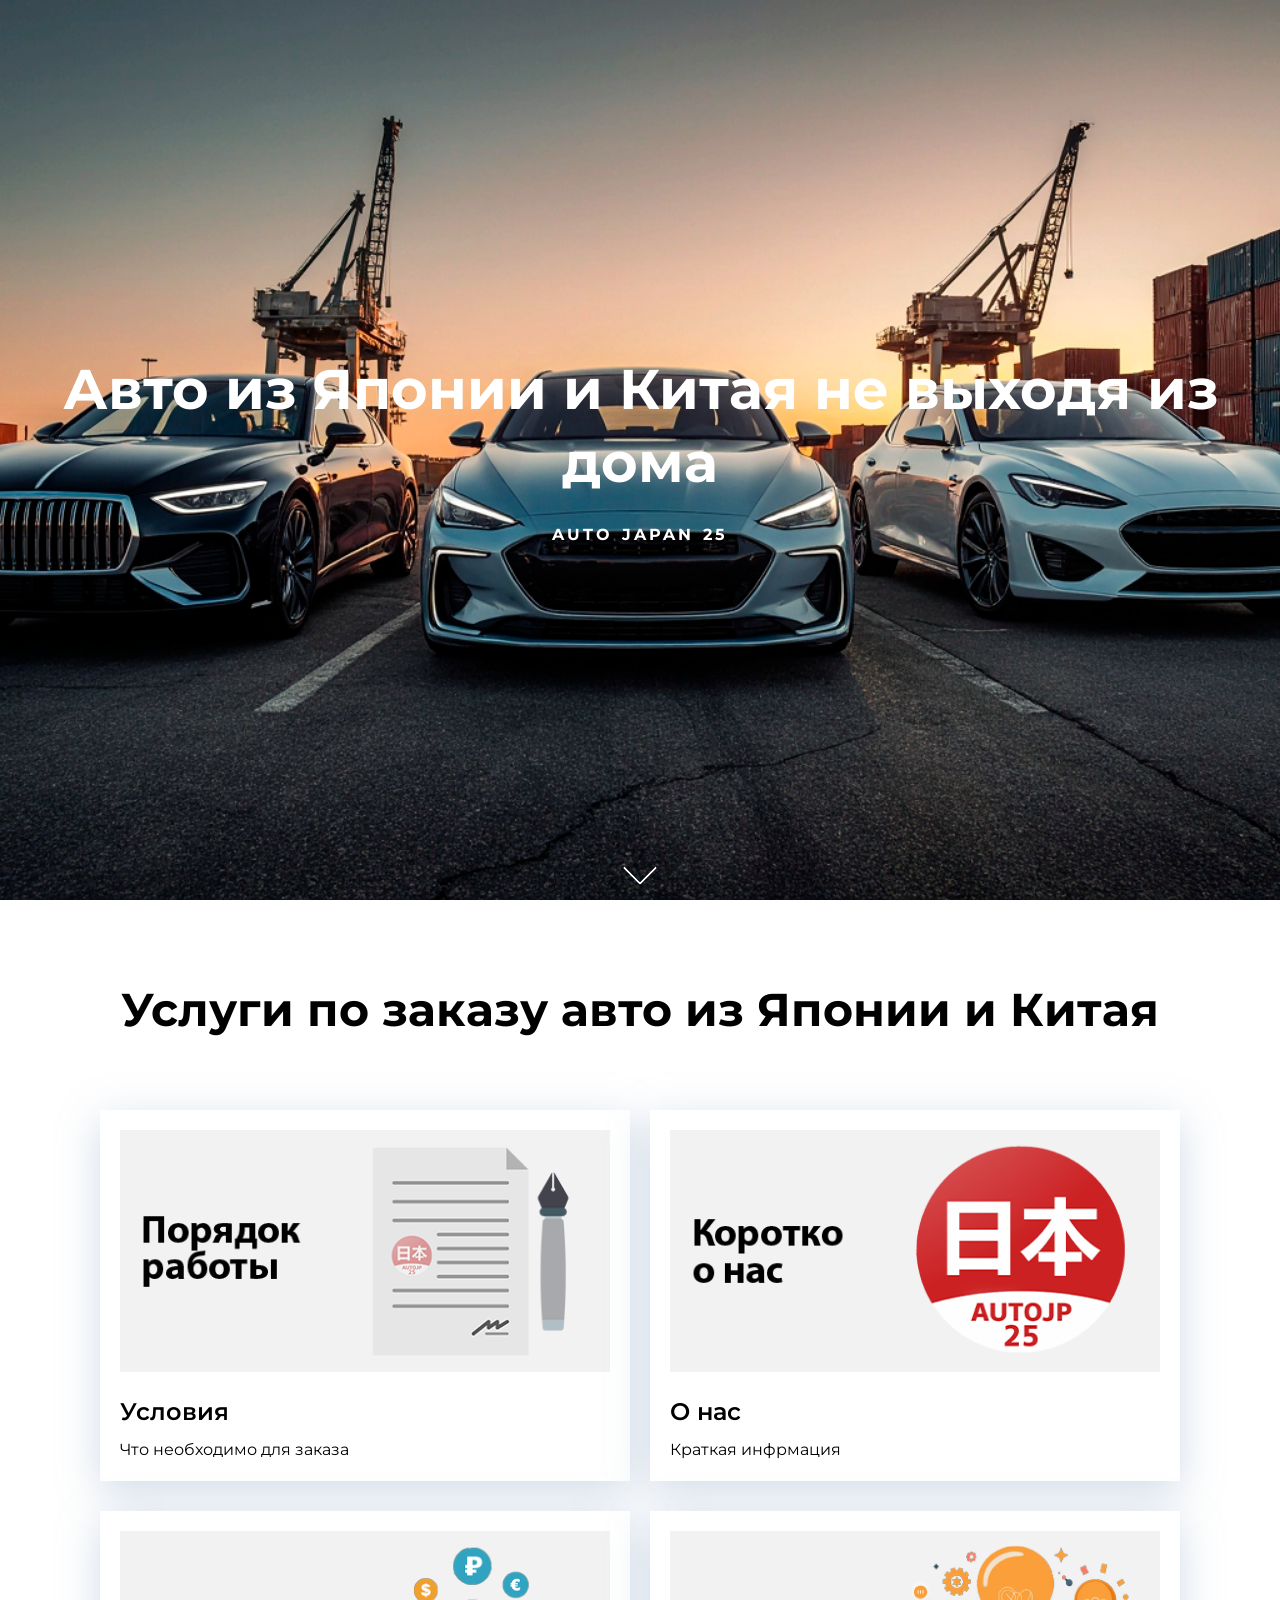
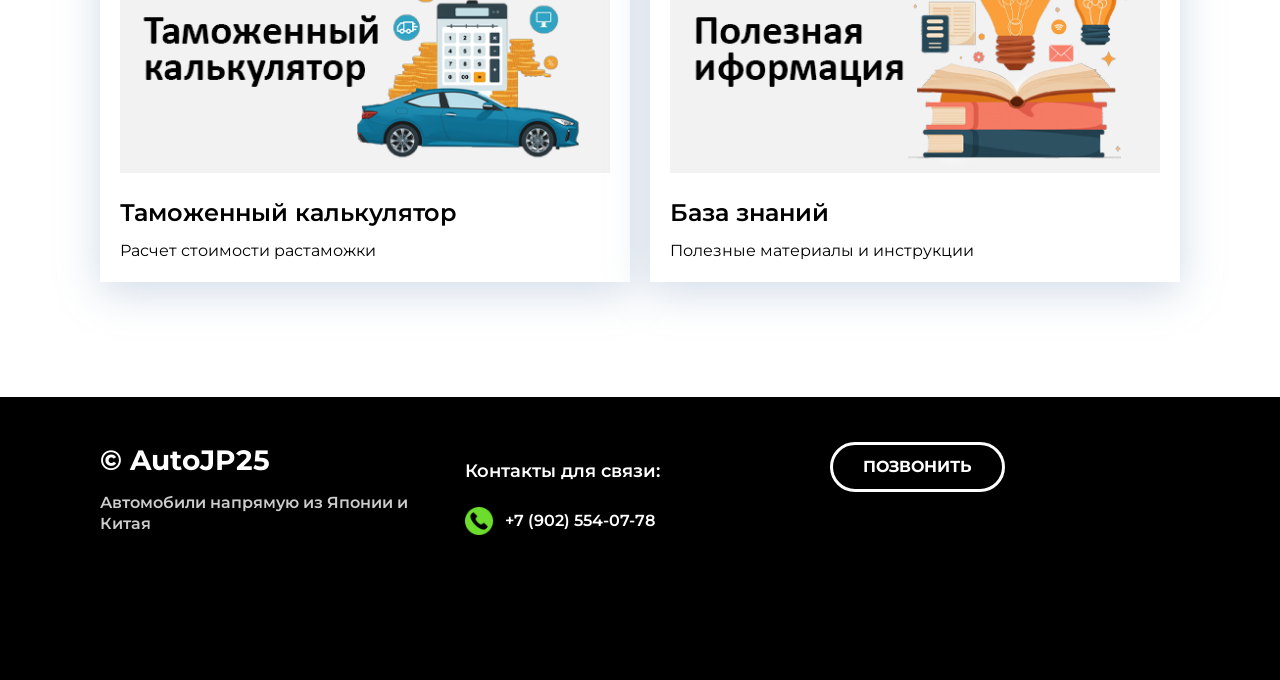
==== commit cef42c3d: "Add files via upload" ====
--- a/index.html
+++ b/index.html
@@ -93,18 +93,10 @@
             <span class="footer__icon-text">+7 (902) 554‑07‑78</span>
         </a>
     </li>
-    <li>
-        <a class="footer__icon" href="https://t.me/autojp25" target="_blank" rel="noopener noreferrer" aria-label="Telegram">
-            <img src="assets/images/footer/tele.png" alt="" aria-hidden="true" loading="lazy" />
-            <span class="footer__icon-text">@autojp25</span>
-        </a>
-    </li>
 </ul>
             </li>
             <li class="footer__contacts footer__col">
-                <a class="footer__contacts-btn footer__btn" href="https://wa.me/message/SFAHF2PM4652B1" target="_blank" rel="noopener noreferrer">Написать в Whatsapp</a>
-                <p class="footer__contacts-description">Напишите нам, чтобы узнать стоимость
-                    любого автомобиля</p>
+                <a class="footer__contacts-btn footer__btn" href="tel:+79025540778" target="_blank" rel="noopener noreferrer">Позвонить</a>
             </li>
         </ul>
     </div>
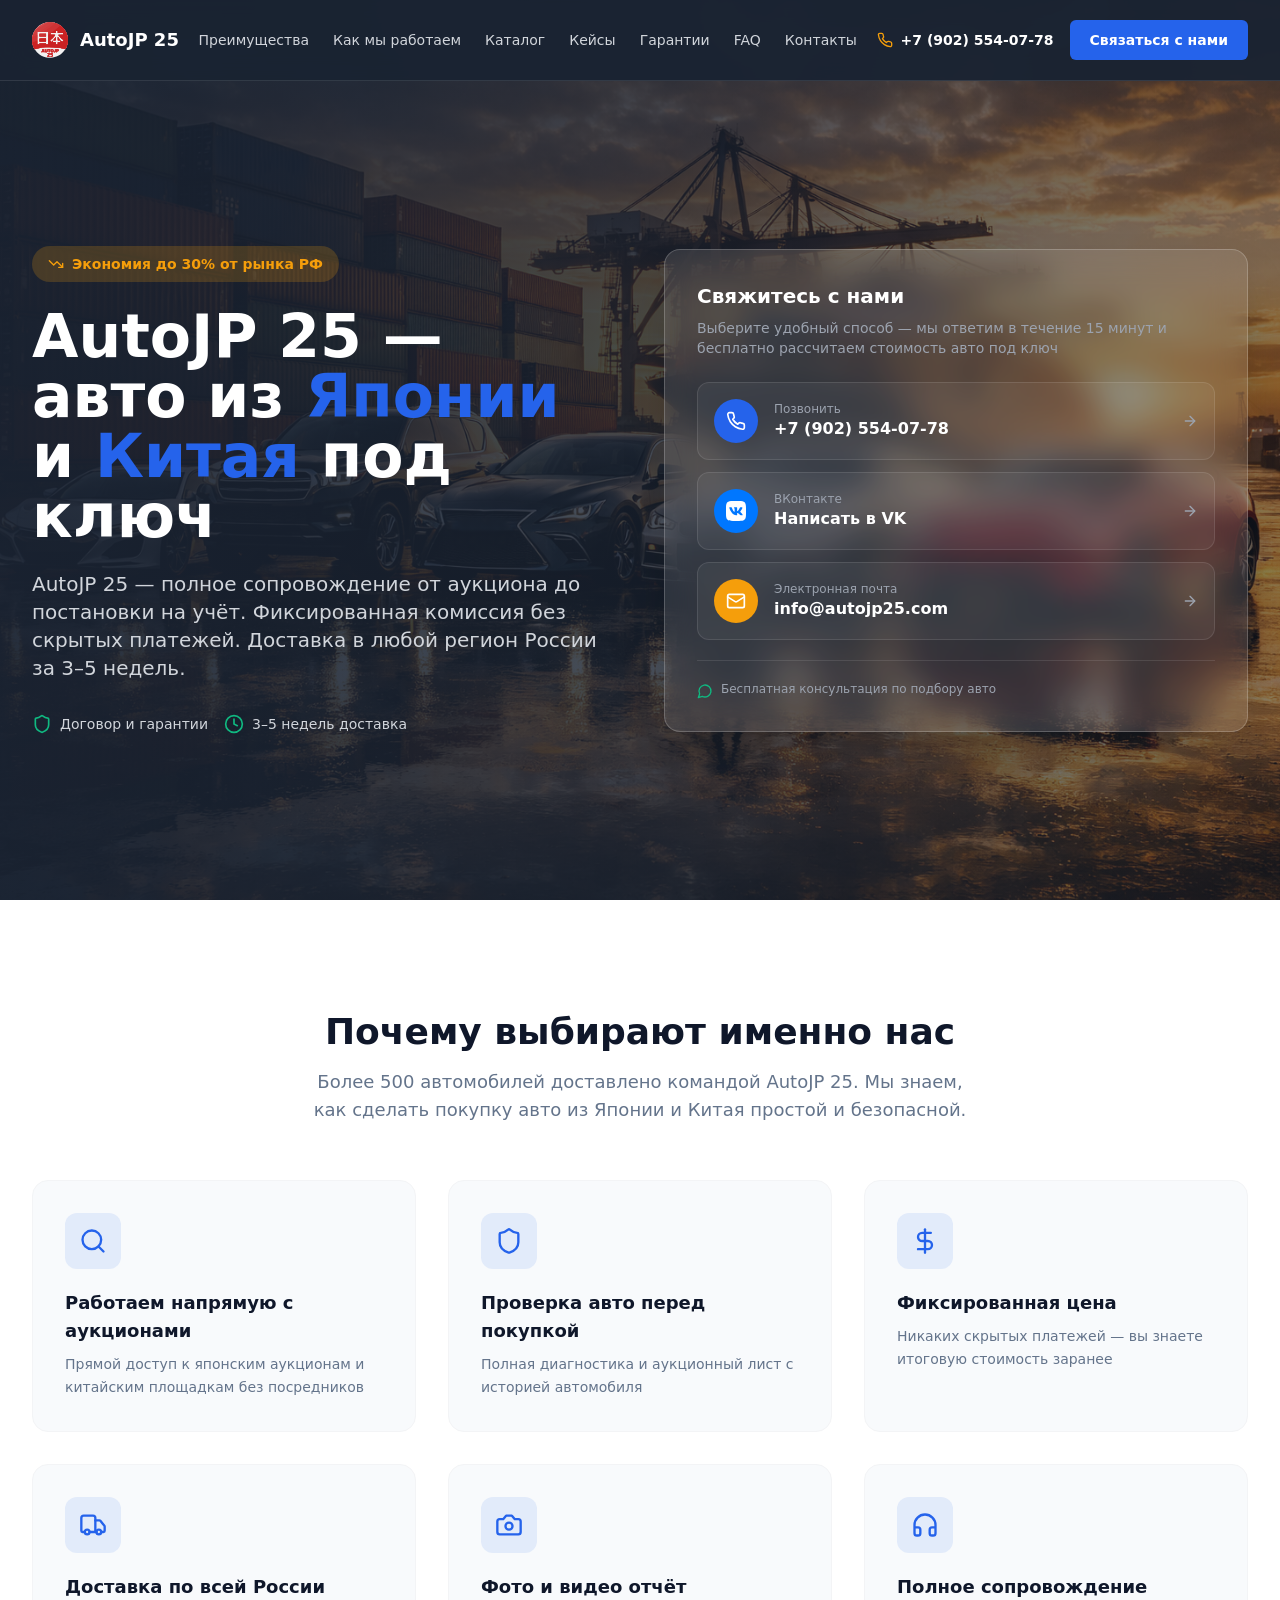
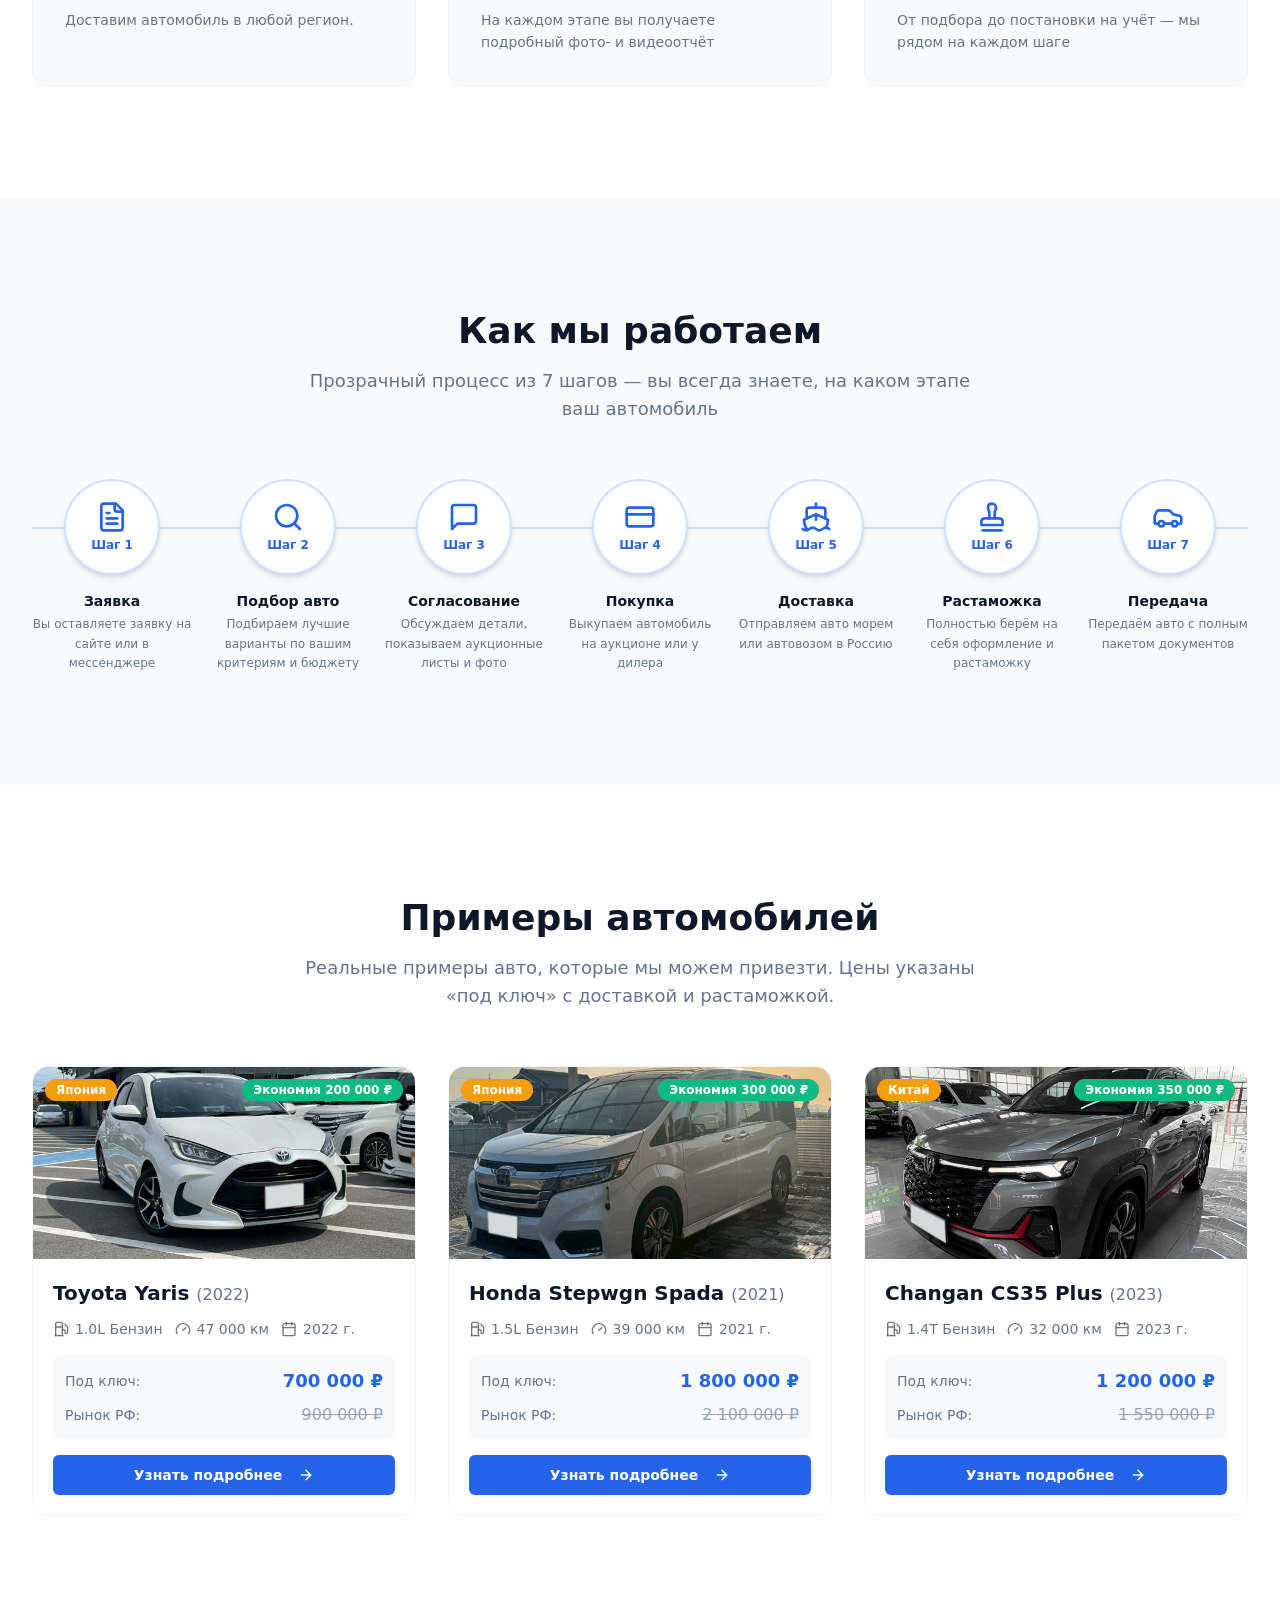
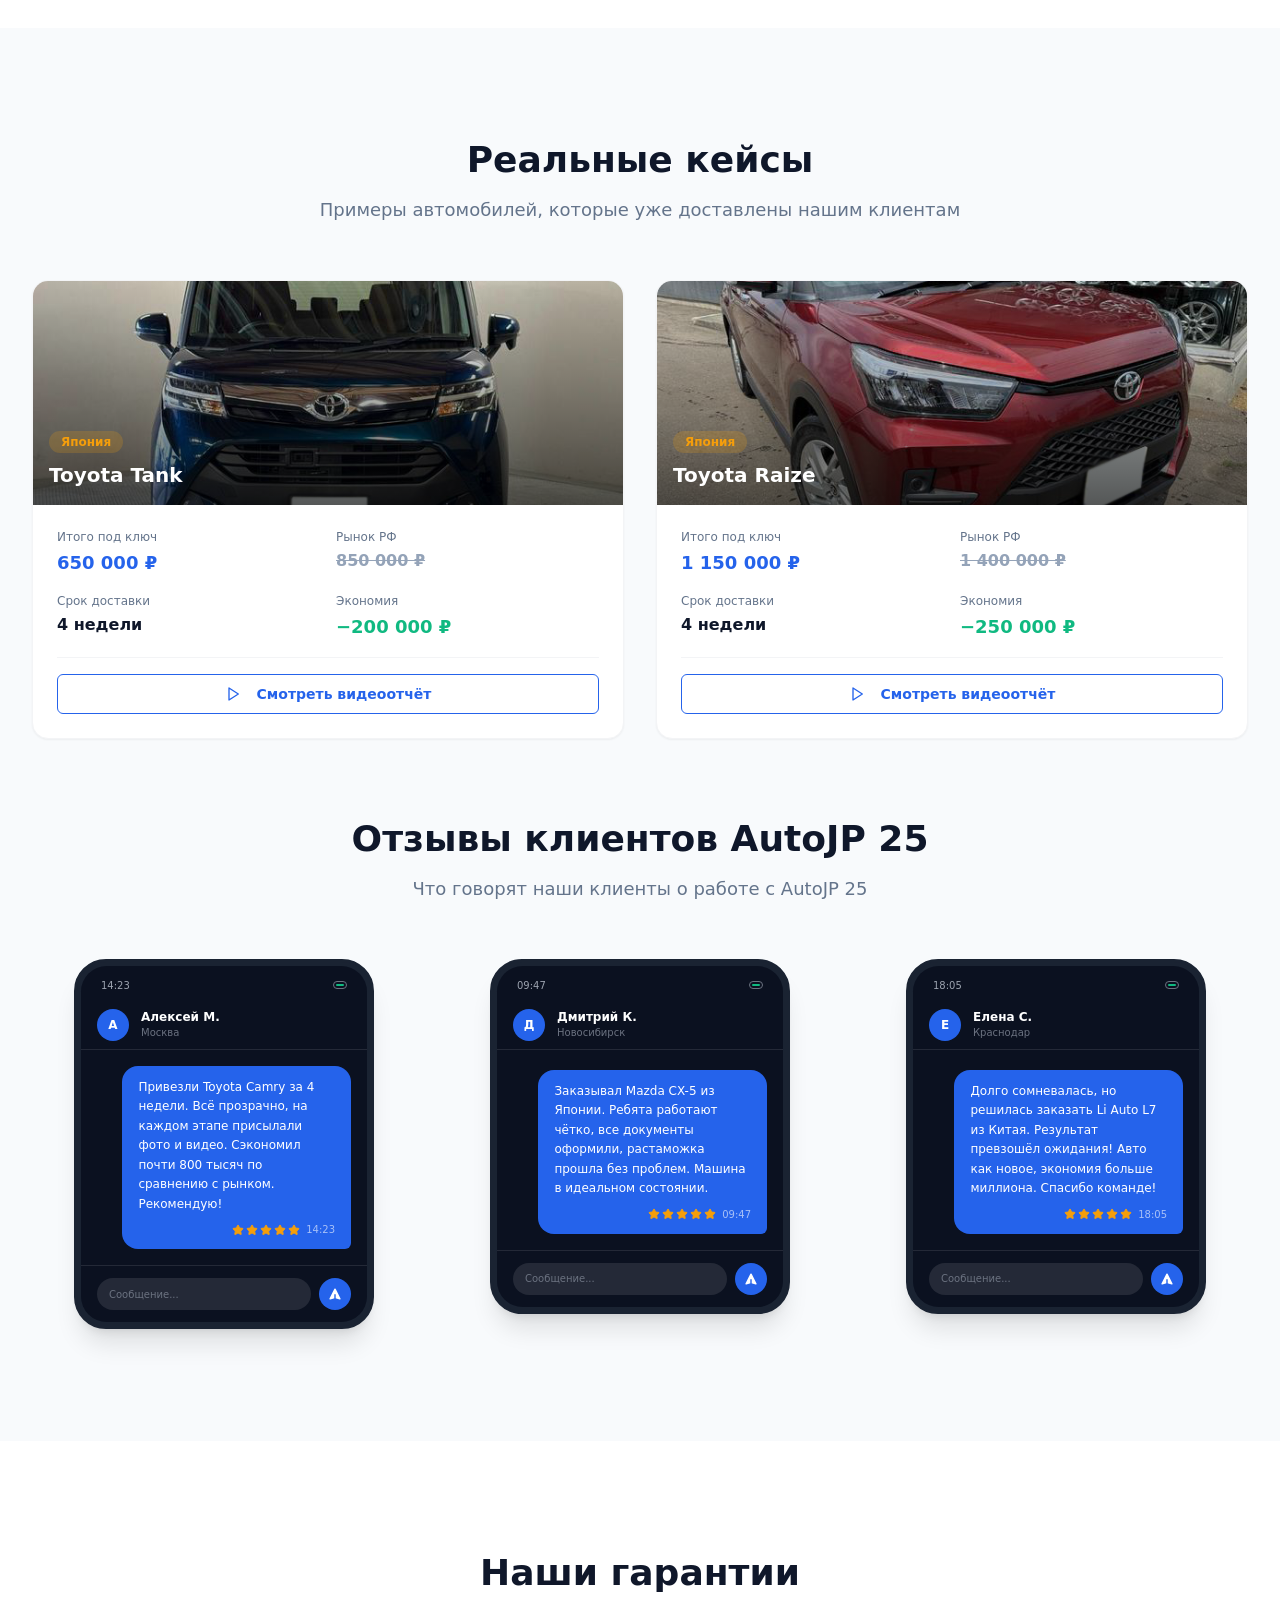
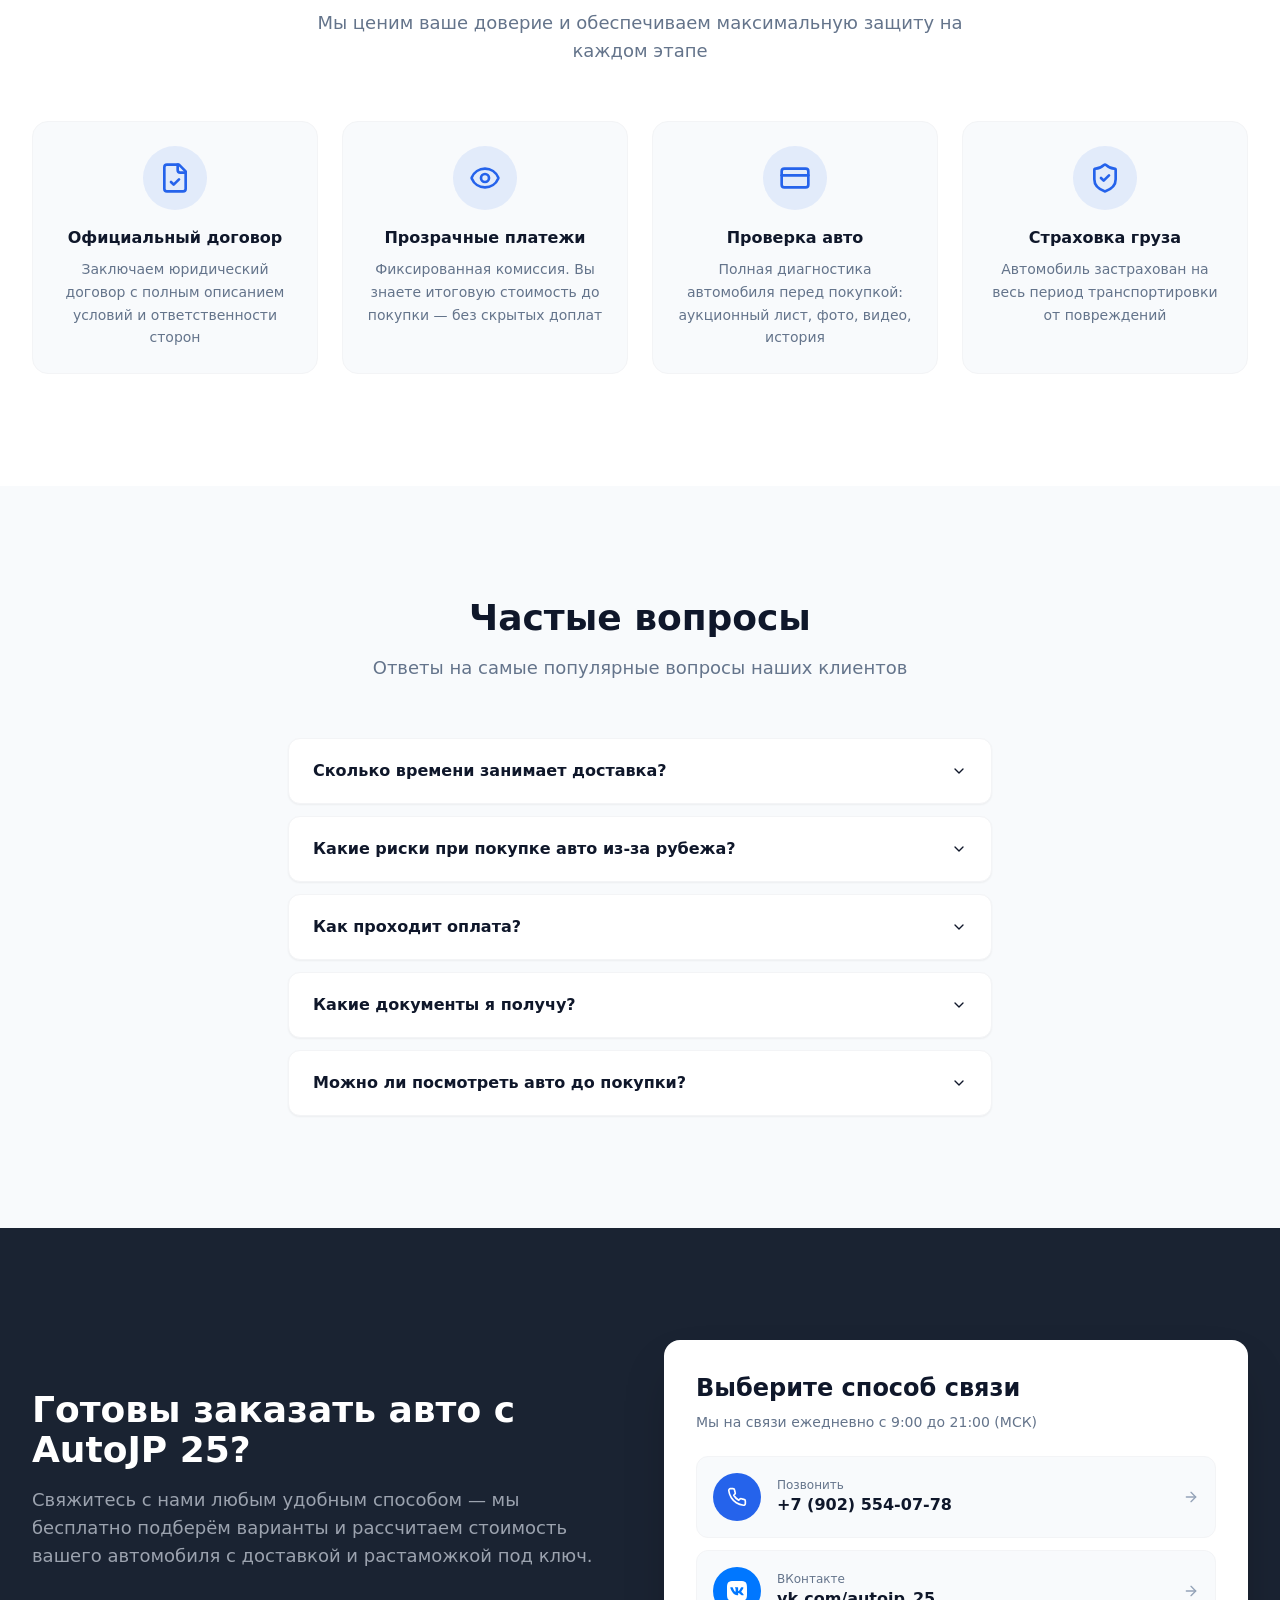
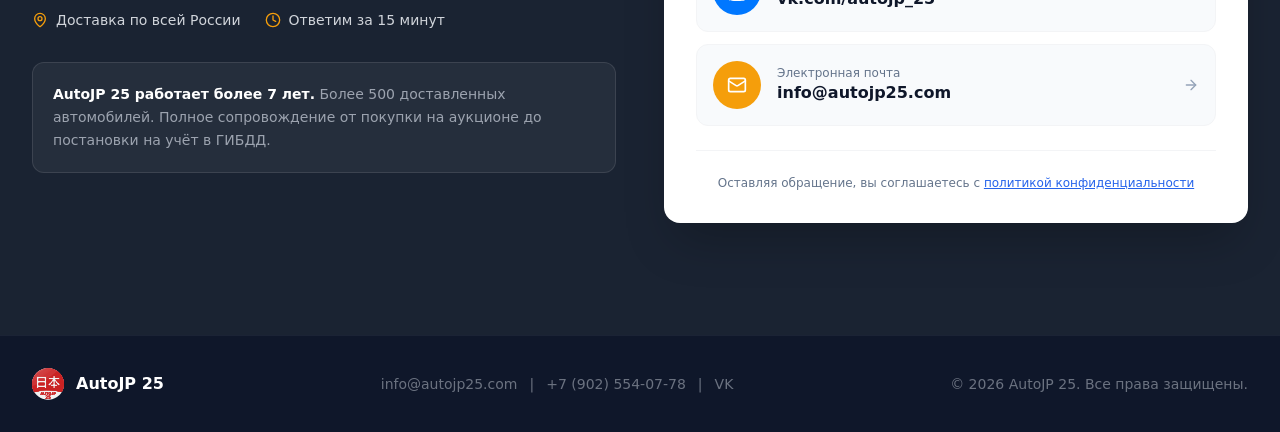
==== commit 85efd81a: "Add files via upload" ====
--- a/index.html
+++ b/index.html
@@ -1,19 +1,50 @@
-<!DOCTYPE html>
-
+<!doctype html>
 <html lang="ru">
-<head>
-    <title>Авто из Японии и Китая под заказ — Надежная доставка | AUTOJP25</title>
-    <meta content="Пригон авто под заказ из Японии и Китая. Аукционы, доставка, оформление — всё под ключ. Узнайте, как заказать автомобиль выгодно и безопасно." name="description"/>
-    <meta content="авто из Японии, авто из Китая, доставка авто, пригон авто под заказ, японские аукционы, китайские авто, авто Владивосток, заказать авто Япония, авто на заказ Китай" name="keywords"/>
-    <link href="./assets/images/favicon.ico" rel="icon" type="image/x-icon"/>
-    <meta content="AutoJP 25" name="author"/>
-    <meta charset="utf-8"/>
-    <meta content="IE=edge" http-equiv="X-UA-Compatible"/>
-    <meta content="width=device-width, initial-scale=1.0" name="viewport"/>
-    <link href="assets/styles/main.css" rel="stylesheet"/>
-    <link href="assets/styles/media.css" rel="stylesheet"/>
-    <link href="https://fonts.googleapis.com/css2?family=Montserrat:wght@400;600;700&amp;display=swap" rel="stylesheet"/>
-
+  <head>
+    <meta charset="UTF-8" />
+    <link href="./assets/logo.svg" rel="icon" type="image/svg+xml" />
+    <meta content="width=device-width,initial-scale=1" name="viewport" />
+    <meta content="#1A2332" name="theme-color" />
+    <title>
+      AutoJP 25 — Авто из Японии и Китая под ключ | Доставка по всей России
+    </title>
+    <meta
+      content="AutoJP 25 — привезём автомобиль из Японии и Китая под ключ. Прямой доступ к аукционам, фиксированная цена, доставка и растаможка по всей России. Работаем более 7 лет, более 500 доставленных авто."
+      name="description"
+    />
+    <meta
+      content="AutoJP 25, авто из Японии, авто из Китая, аукционы Японии, доставка авто под ключ, растаможка авто, автомобили с аукциона, привоз авто, Toyota из Японии, Honda из Японии"
+      name="keywords"
+    />
+    <meta content="AutoJP 25" name="author" />
+    <meta content="index, follow" name="robots" />
+    <link href="https://autojp25.com/" rel="canonical" />
+    <!-- Open Graph -->
+    <meta content="website" property="og:type" />
+    <meta content="AutoJP 25" property="og:site_name" />
+    <meta
+      content="AutoJP 25 — Авто из Японии и Китая под ключ"
+      property="og:title"
+    />
+    <meta
+      content="Привезём авто из Японии и Китая под ключ. Прямой доступ к аукционам, фиксированная цена, доставка по всей России. AutoJP 25 — более 7 лет опыта."
+      property="og:description"
+    />
+    <meta content="https://autojp25.com/" property="og:url" />
+    <meta content="./assets/background.png" property="og:image" />
+    <meta content="ru_RU" property="og:locale" />
+    <!-- Twitter -->
+    <meta content="summary_large_image" name="twitter:card" />
+    <meta
+      content="AutoJP 25 — Авто из Японии и Китая под ключ"
+      name="twitter:title"
+    />
+    <meta
+      content="Привезём авто из Японии и Китая под ключ. AutoJP 25 — более 7 лет опыта, более 500 доставленных авто."
+      name="twitter:description"
+    />
+    <meta content="./assets/background.png" name="twitter:image" />
+	
 <!-- Yandex.Metrika counter -->
 <script type="text/javascript">
     (function(m,e,t,r,i,k,a){
@@ -27,82 +58,2915 @@
 </script>
 <noscript><div><img src="https://mc.yandex.ru/watch/64503793" style="position:absolute; left:-9999px;" alt=""  loading="lazy" /></div></noscript>
 <!-- /Yandex.Metrika counter -->
-
-<link rel="canonical" href="https://autojp25.com/">
-</head>
-<body class="root">
-<header class="header header-bg" id="header">
-    <h1 class="header__title">Авто из Японии и Китая не выходя из дома</h1>
-    <p class="header__subtitle">Auto Japan 25</p>
-    <a href="#portfolio">
-    </a>
-    <div class="bottom">
-        <a class="scroll-indicator" href="#portfolio"></a>
+	
+    <!-- Structured Data -->
+    <script type="application/ld+json">
+      {
+        "@context": "https://schema.org",
+        "@type": "AutoDealer",
+        "name": "AutoJP 25",
+        "description": "Доставка автомобилей из Японии и Китая под ключ. Прямой доступ к аукционам, фиксированная цена, доставка и растаможка по всей России.",
+        "url": "https://autojp25.com/",
+        "logo": "https://autojp25.com/assets/logo.svg",
+        "image": "https://autojp25.com/assets/background.png",
+        "telephone": "+7-902-554-07-78",
+        "email": "info@autojp25.com",
+        "areaServed": "RU",
+        "foundingDate": "2019",
+        "sameAs": ["https://vk.com/autojp_25"],
+        "openingHoursSpecification": {
+          "@type": "OpeningHoursSpecification",
+          "dayOfWeek": [
+            "Monday",
+            "Tuesday",
+            "Wednesday",
+            "Thursday",
+            "Friday",
+            "Saturday",
+            "Sunday"
+          ],
+          "opens": "09:00",
+          "closes": "21:00"
+        },
+        "aggregateRating": {
+          "@type": "AggregateRating",
+          "ratingValue": "5.0",
+          "reviewCount": "500"
+        }
+      }
+    </script>
+    <script
+      type="module"
+      crossorigin=""
+      src="./assets/index-DM43DHxx.js"
+    ></script>
+    <link
+      href="./assets/ui-vendor-BT2pGIA_.js"
+      rel="modulepreload"
+      crossorigin=""
+    />
+    <link
+      href="./assets/utils-vendor-Dzm7ymKG.js"
+      rel="modulepreload"
+      crossorigin=""
+    />
+    <link
+      href="./assets/query-vendor-0miuE6vM.js"
+      rel="modulepreload"
+      crossorigin=""
+    />
+    <link
+      href="./assets/router-vendor-CPlln_t7.js"
+      rel="modulepreload"
+      crossorigin=""
+    />
+    <link href="./assets/index-BvHy1YFL.css" rel="stylesheet" crossorigin="" />
+  </head>
+  <body>
+    <div id="root">
+      <div class="min-h-screen bg-white">
+        <header
+          class="fixed top-0 left-0 right-0 z-50 bg-[#1A2332]/95 backdrop-blur-md border-b border-white/10"
+        >
+          <div class="max-w-7xl mx-auto px-4 sm:px-6 lg:px-8">
+            <div class="flex items-center justify-between h-16 lg:h-20">
+              <a href="#" class="flex items-center gap-3 shrink-0"
+                ><img
+                  alt="AutoJP 25"
+                  class="h-9 w-auto"
+                  src="./assets/logo.svg"
+                /><span class="text-white font-bold text-lg">AutoJP 25</span></a
+              >
+              <nav class="hidden lg:flex items-center gap-6">
+                <button
+                  class="text-sm text-gray-300 hover:text-white transition-colors font-medium"
+                >
+                  Преимущества</button
+                ><button
+                  class="text-sm text-gray-300 hover:text-white transition-colors font-medium"
+                >
+                  Как мы работаем</button
+                ><button
+                  class="text-sm text-gray-300 hover:text-white transition-colors font-medium"
+                >
+                  Каталог</button
+                ><button
+                  class="text-sm text-gray-300 hover:text-white transition-colors font-medium"
+                >
+                  Кейсы</button
+                ><button
+                  class="text-sm text-gray-300 hover:text-white transition-colors font-medium"
+                >
+                  Гарантии</button
+                ><button
+                  class="text-sm text-gray-300 hover:text-white transition-colors font-medium"
+                >
+                  FAQ</button
+                ><button
+                  class="text-sm text-gray-300 hover:text-white transition-colors font-medium"
+                >
+                  Контакты
+                </button>
+              </nav>
+              <div class="hidden lg:flex items-center gap-4">
+                <a
+                  href="tel:+79025540778"
+                  class="flex items-center gap-2 text-white text-sm font-semibold"
+                  ><svg
+                    class="lucide lucide-phone w-4 h-4 text-[#F59E0B]"
+                    fill="none"
+                    viewBox="0 0 24 24"
+                    height="24"
+                    stroke="currentColor"
+                    stroke-linecap="round"
+                    stroke-linejoin="round"
+                    stroke-width="2"
+                    width="24"
+                    xmlns="http://www.w3.org/2000/svg"
+                  >
+                    <path
+                      d="M22 16.92v3a2 2 0 0 1-2.18 2 19.79 19.79 0 0 1-8.63-3.07 19.5 19.5 0 0 1-6-6 19.79 19.79 0 0 1-3.07-8.67A2 2 0 0 1 4.11 2h3a2 2 0 0 1 2 1.72 12.84 12.84 0 0 0 .7 2.81 2 2 0 0 1-.45 2.11L8.09 9.91a16 16 0 0 0 6 6l1.27-1.27a2 2 0 0 1 2.11-.45 12.84 12.84 0 0 0 2.81.7A2 2 0 0 1 22 16.92z"
+                    ></path></svg
+                  >+7 (902) 554-07-78</a
+                ><button
+                  class="inline-flex items-center justify-center gap-2 whitespace-nowrap rounded-md text-sm ring-offset-background transition-colors focus-visible:outline-none focus-visible:ring-2 focus-visible:ring-ring focus-visible:ring-offset-2 disabled:pointer-events-none disabled:opacity-50 [&_svg]:pointer-events-none [&_svg]:size-4 [&_svg]:shrink-0 h-10 py-2 bg-[#2563EB] hover:bg-[#1D4ED8] text-white font-semibold px-5"
+                >
+                  Связаться с нами
+                </button>
+              </div>
+              <button class="lg:hidden text-white p-2" aria-label="Меню">
+                <svg
+                  class="lucide lucide-menu w-6 h-6"
+                  fill="none"
+                  viewBox="0 0 24 24"
+                  height="24"
+                  stroke="currentColor"
+                  stroke-linecap="round"
+                  stroke-linejoin="round"
+                  stroke-width="2"
+                  width="24"
+                  xmlns="http://www.w3.org/2000/svg"
+                >
+                  <line x1="4" x2="20" y1="12" y2="12"></line>
+                  <line x1="4" x2="20" y1="6" y2="6"></line>
+                  <line x1="4" x2="20" y1="18" y2="18"></line>
+                </svg>
+              </button>
+            </div>
+          </div>
+        </header>
+        <section
+          class="relative min-h-[100vh] flex items-center pt-20 overflow-hidden"
+        >
+          <div class="absolute inset-0">
+            <img
+              alt="Авто в порту"
+              class="w-full h-full object-cover"
+              src="./assets/background.png"
+            />
+            <div
+              class="absolute inset-0 bg-gradient-to-r from-[#1A2332]/95 via-[#1A2332]/80 to-[#1A2332]/50"
+            ></div>
+          </div>
+          <div
+            class="relative z-10 max-w-7xl mx-auto px-4 sm:px-6 lg:px-8 w-full py-16 lg:py-24"
+          >
+            <div class="grid lg:grid-cols-2 gap-8 lg:gap-12 items-center">
+              <div class="space-y-6">
+                <div
+                  class="inline-flex items-center gap-2 bg-[#F59E0B]/20 text-[#F59E0B] px-4 py-2 rounded-full text-sm font-semibold"
+                >
+                  <svg
+                    class="lucide lucide-trending-down w-4 h-4"
+                    fill="none"
+                    viewBox="0 0 24 24"
+                    height="24"
+                    stroke="currentColor"
+                    stroke-linecap="round"
+                    stroke-linejoin="round"
+                    stroke-width="2"
+                    width="24"
+                    xmlns="http://www.w3.org/2000/svg"
+                  >
+                    <polyline points="22 17 13.5 8.5 8.5 13.5 2 7"></polyline>
+                    <polyline points="16 17 22 17 22 11"></polyline></svg
+                  >Экономия до 30% от рынка РФ
+                </div>
+                <h1
+                  class="text-3xl sm:text-5xl lg:text-6xl font-extrabold text-white leading-tight"
+                >
+                  AutoJP 25 — авто из
+                  <span class="text-[#2563EB]">Японии</span> и
+                  <span class="text-[#2563EB]">Китая</span> под ключ
+                </h1>
+                <p
+                  class="text-base sm:text-xl text-gray-300 max-w-xl leading-relaxed"
+                >
+                  AutoJP 25 — полное сопровождение от аукциона до постановки на
+                  учёт. Фиксированная комиссия без скрытых платежей. Доставка в
+                  любой регион России за 3–5 недель.
+                </p>
+                <div class="flex flex-wrap gap-4 pt-2">
+                  <div class="flex items-center gap-2 text-gray-300 text-sm">
+                    <svg
+                      class="lucide lucide-shield w-5 h-5 text-[#10B981]"
+                      fill="none"
+                      viewBox="0 0 24 24"
+                      height="24"
+                      stroke="currentColor"
+                      stroke-linecap="round"
+                      stroke-linejoin="round"
+                      stroke-width="2"
+                      width="24"
+                      xmlns="http://www.w3.org/2000/svg"
+                    >
+                      <path
+                        d="M20 13c0 5-3.5 7.5-7.66 8.95a1 1 0 0 1-.67-.01C7.5 20.5 4 18 4 13V6a1 1 0 0 1 1-1c2 0 4.5-1.2 6.24-2.72a1.17 1.17 0 0 1 1.52 0C14.51 3.81 17 5 19 5a1 1 0 0 1 1 1z"
+                      ></path></svg
+                    >Договор и гарантии
+                  </div>
+                  <div class="flex items-center gap-2 text-gray-300 text-sm">
+                    <svg
+                      class="lucide lucide-clock w-5 h-5 text-[#10B981]"
+                      fill="none"
+                      viewBox="0 0 24 24"
+                      height="24"
+                      stroke="currentColor"
+                      stroke-linecap="round"
+                      stroke-linejoin="round"
+                      stroke-width="2"
+                      width="24"
+                      xmlns="http://www.w3.org/2000/svg"
+                    >
+                      <circle cx="12" cy="12" r="10"></circle>
+                      <polyline points="12 6 12 12 16 14"></polyline></svg
+                    >3–5 недель доставка
+                  </div>
+                </div>
+              </div>
+              <div
+                class="bg-white/10 backdrop-blur-lg rounded-2xl p-4 sm:p-6 lg:p-8 border border-white/20 shadow-2xl w-full min-w-0"
+              >
+                <h3 class="text-lg sm:text-xl font-bold text-white mb-2">
+                  Свяжитесь с нами
+                </h3>
+                <p class="text-gray-400 text-sm mb-5 sm:mb-6">
+                  Выберите удобный способ — мы ответим в течение 15 минут и
+                  бесплатно рассчитаем стоимость авто под ключ
+                </p>
+                <div class="space-y-3">
+                  <a
+                    href="tel:+79025540778"
+                    class="group flex items-center gap-3 sm:gap-4 p-3 sm:p-4 rounded-xl bg-white/5 hover:bg-white/15 border border-white/10 transition-all"
+                    ><div
+                      class="w-10 h-10 sm:w-11 sm:h-11 rounded-full bg-[#2563EB] flex items-center justify-center shrink-0"
+                    >
+                      <svg
+                        class="lucide lucide-phone w-5 h-5 text-white"
+                        fill="none"
+                        viewBox="0 0 24 24"
+                        height="24"
+                        stroke="currentColor"
+                        stroke-linecap="round"
+                        stroke-linejoin="round"
+                        stroke-width="2"
+                        width="24"
+                        xmlns="http://www.w3.org/2000/svg"
+                      >
+                        <path
+                          d="M22 16.92v3a2 2 0 0 1-2.18 2 19.79 19.79 0 0 1-8.63-3.07 19.5 19.5 0 0 1-6-6 19.79 19.79 0 0 1-3.07-8.67A2 2 0 0 1 4.11 2h3a2 2 0 0 1 2 1.72 12.84 12.84 0 0 0 .7 2.81 2 2 0 0 1-.45 2.11L8.09 9.91a16 16 0 0 0 6 6l1.27-1.27a2 2 0 0 1 2.11-.45 12.84 12.84 0 0 0 2.81.7A2 2 0 0 1 22 16.92z"
+                        ></path>
+                      </svg>
+                    </div>
+                    <div class="flex-1 min-w-0">
+                      <p class="text-xs text-gray-400">Позвонить</p>
+                      <p
+                        class="text-white font-semibold text-sm sm:text-base truncate"
+                      >
+                        +7 (902) 554-07-78
+                      </p>
+                    </div>
+                    <svg
+                      class="lucide lucide-arrow-right w-4 h-4 text-gray-400 group-hover:text-white group-hover:translate-x-1 transition-all shrink-0"
+                      fill="none"
+                      viewBox="0 0 24 24"
+                      height="24"
+                      stroke="currentColor"
+                      stroke-linecap="round"
+                      stroke-linejoin="round"
+                      stroke-width="2"
+                      width="24"
+                      xmlns="http://www.w3.org/2000/svg"
+                    >
+                      <path d="M5 12h14"></path>
+                      <path d="m12 5 7 7-7 7"></path></svg></a
+                  ><a
+                    href="https://vk.com/autojp_25"
+                    class="group flex items-center gap-3 sm:gap-4 p-3 sm:p-4 rounded-xl bg-white/5 hover:bg-white/15 border border-white/10 transition-all"
+                    rel="noopener noreferrer"
+                    target="_blank"
+                    ><div
+                      class="w-10 h-10 sm:w-11 sm:h-11 rounded-full bg-[#0077FF] flex items-center justify-center shrink-0"
+                    >
+                      <svg
+                        class="w-5 h-5 text-white"
+                        fill="currentColor"
+                        viewBox="0 0 24 24"
+                      >
+                        <path
+                          d="M15.684 0H8.316C1.592 0 0 1.592 0 8.316v7.368C0 22.408 1.592 24 8.316 24h7.368C22.408 24 24 22.408 24 15.684V8.316C24 1.592 22.391 0 15.684 0zm3.692 17.123h-1.744c-.66 0-.862-.525-2.049-1.714-1.033-1.01-1.49-1.135-1.745-1.135-.356 0-.458.102-.458.593v1.575c0 .424-.135.678-1.253.678-1.846 0-3.896-1.118-5.335-3.202C4.624 10.857 4.03 8.57 4.03 8.096c0-.254.102-.491.593-.491h1.744c.44 0 .61.203.78.677.863 2.49 2.303 4.675 2.896 4.675.22 0 .322-.102.322-.66V9.721c-.068-1.186-.695-1.287-.695-1.71 0-.203.17-.407.44-.407h2.744c.373 0 .508.203.508.643v3.473c0 .372.169.508.271.508.22 0 .407-.136.813-.542 1.254-1.406 2.151-3.574 2.151-3.574.119-.254.322-.491.763-.491h1.744c.525 0 .644.271.525.643-.22 1.017-2.354 4.031-2.354 4.031-.186.305-.254.44 0 .78.186.254.796.779 1.203 1.253.745.847 1.32 1.558 1.473 2.049.17.49-.085.745-.576.745z"
+                        ></path>
+                      </svg>
+                    </div>
+                    <div class="flex-1 min-w-0">
+                      <p class="text-xs text-gray-400">ВКонтакте</p>
+                      <p
+                        class="text-white font-semibold text-sm sm:text-base truncate"
+                      >
+                        Написать в VK
+                      </p>
+                    </div>
+                    <svg
+                      class="lucide lucide-arrow-right w-4 h-4 text-gray-400 group-hover:text-white group-hover:translate-x-1 transition-all shrink-0"
+                      fill="none"
+                      viewBox="0 0 24 24"
+                      height="24"
+                      stroke="currentColor"
+                      stroke-linecap="round"
+                      stroke-linejoin="round"
+                      stroke-width="2"
+                      width="24"
+                      xmlns="http://www.w3.org/2000/svg"
+                    >
+                      <path d="M5 12h14"></path>
+                      <path d="m12 5 7 7-7 7"></path></svg></a
+                  ><a
+                    href="mailto:info@autojp25.com"
+                    class="group flex items-center gap-3 sm:gap-4 p-3 sm:p-4 rounded-xl bg-white/5 hover:bg-white/15 border border-white/10 transition-all"
+                    ><div
+                      class="w-10 h-10 sm:w-11 sm:h-11 rounded-full bg-[#F59E0B] flex items-center justify-center shrink-0"
+                    >
+                      <svg
+                        class="lucide lucide-mail w-5 h-5 text-white"
+                        fill="none"
+                        viewBox="0 0 24 24"
+                        height="24"
+                        stroke="currentColor"
+                        stroke-linecap="round"
+                        stroke-linejoin="round"
+                        stroke-width="2"
+                        width="24"
+                        xmlns="http://www.w3.org/2000/svg"
+                      >
+                        <rect height="16" rx="2" width="20" x="2" y="4"></rect>
+                        <path
+                          d="m22 7-8.97 5.7a1.94 1.94 0 0 1-2.06 0L2 7"
+                        ></path>
+                      </svg>
+                    </div>
+                    <div class="flex-1 min-w-0">
+                      <p class="text-xs text-gray-400">Электронная почта</p>
+                      <p
+                        class="text-white font-semibold text-sm sm:text-base truncate"
+                      >
+                        info@autojp25.com
+                      </p>
+                    </div>
+                    <svg
+                      class="lucide lucide-arrow-right w-4 h-4 text-gray-400 group-hover:text-white group-hover:translate-x-1 transition-all shrink-0"
+                      fill="none"
+                      viewBox="0 0 24 24"
+                      height="24"
+                      stroke="currentColor"
+                      stroke-linecap="round"
+                      stroke-linejoin="round"
+                      stroke-width="2"
+                      width="24"
+                      xmlns="http://www.w3.org/2000/svg"
+                    >
+                      <path d="M5 12h14"></path>
+                      <path d="m12 5 7 7-7 7"></path></svg
+                  ></a>
+                </div>
+                <div
+                  class="mt-5 pt-5 border-t border-white/10 flex items-start gap-2 text-xs text-gray-400"
+                >
+                  <svg
+                    class="lucide lucide-message-circle w-4 h-4 text-[#10B981] shrink-0 mt-0.5"
+                    fill="none"
+                    viewBox="0 0 24 24"
+                    height="24"
+                    stroke="currentColor"
+                    stroke-linecap="round"
+                    stroke-linejoin="round"
+                    stroke-width="2"
+                    width="24"
+                    xmlns="http://www.w3.org/2000/svg"
+                  >
+                    <path d="M7.9 20A9 9 0 1 0 4 16.1L2 22Z"></path></svg
+                  ><span>Бесплатная консультация по подбору авто</span>
+                </div>
+              </div>
+            </div>
+          </div>
+        </section>
+        <section class="py-20 lg:py-28 bg-white" id="advantages">
+          <div class="max-w-7xl mx-auto px-4 sm:px-6 lg:px-8">
+            <div class="text-center mb-14">
+              <h2
+                class="text-3xl sm:text-4xl font-extrabold text-[#0F172A] mb-4"
+              >
+                Почему выбирают именно нас
+              </h2>
+              <p class="text-lg text-[#64748B] max-w-2xl mx-auto">
+                Более 500 автомобилей доставлено командой AutoJP 25. Мы знаем,
+                как сделать покупку авто из Японии и Китая простой и безопасной.
+              </p>
+            </div>
+            <div class="grid sm:grid-cols-2 lg:grid-cols-3 gap-6 lg:gap-8">
+              <div
+                class="group p-6 lg:p-8 rounded-2xl border border-gray-100 bg-[#F8FAFC] hover:bg-white hover:shadow-xl hover:-translate-y-1 transition-all duration-300"
+              >
+                <div
+                  class="w-14 h-14 rounded-xl bg-[#2563EB]/10 flex items-center justify-center mb-5 group-hover:bg-[#2563EB] transition-colors duration-300"
+                >
+                  <svg
+                    class="lucide lucide-search w-7 h-7 text-[#2563EB] group-hover:text-white transition-colors duration-300"
+                    fill="none"
+                    viewBox="0 0 24 24"
+                    height="24"
+                    stroke="currentColor"
+                    stroke-linecap="round"
+                    stroke-linejoin="round"
+                    stroke-width="2"
+                    width="24"
+                    xmlns="http://www.w3.org/2000/svg"
+                  >
+                    <circle cx="11" cy="11" r="8"></circle>
+                    <path d="m21 21-4.3-4.3"></path>
+                  </svg>
+                </div>
+                <h3 class="text-lg font-bold text-[#0F172A] mb-2">
+                  Работаем напрямую с аукционами
+                </h3>
+                <p class="text-[#64748B] text-sm leading-relaxed">
+                  Прямой доступ к японским аукционам и китайским площадкам без
+                  посредников
+                </p>
+              </div>
+              <div
+                class="group p-6 lg:p-8 rounded-2xl border border-gray-100 bg-[#F8FAFC] hover:bg-white hover:shadow-xl hover:-translate-y-1 transition-all duration-300"
+              >
+                <div
+                  class="w-14 h-14 rounded-xl bg-[#2563EB]/10 flex items-center justify-center mb-5 group-hover:bg-[#2563EB] transition-colors duration-300"
+                >
+                  <svg
+                    class="lucide lucide-shield w-7 h-7 text-[#2563EB] group-hover:text-white transition-colors duration-300"
+                    fill="none"
+                    viewBox="0 0 24 24"
+                    height="24"
+                    stroke="currentColor"
+                    stroke-linecap="round"
+                    stroke-linejoin="round"
+                    stroke-width="2"
+                    width="24"
+                    xmlns="http://www.w3.org/2000/svg"
+                  >
+                    <path
+                      d="M20 13c0 5-3.5 7.5-7.66 8.95a1 1 0 0 1-.67-.01C7.5 20.5 4 18 4 13V6a1 1 0 0 1 1-1c2 0 4.5-1.2 6.24-2.72a1.17 1.17 0 0 1 1.52 0C14.51 3.81 17 5 19 5a1 1 0 0 1 1 1z"
+                    ></path>
+                  </svg>
+                </div>
+                <h3 class="text-lg font-bold text-[#0F172A] mb-2">
+                  Проверка авто перед покупкой
+                </h3>
+                <p class="text-[#64748B] text-sm leading-relaxed">
+                  Полная диагностика и аукционный лист с историей автомобиля
+                </p>
+              </div>
+              <div
+                class="group p-6 lg:p-8 rounded-2xl border border-gray-100 bg-[#F8FAFC] hover:bg-white hover:shadow-xl hover:-translate-y-1 transition-all duration-300"
+              >
+                <div
+                  class="w-14 h-14 rounded-xl bg-[#2563EB]/10 flex items-center justify-center mb-5 group-hover:bg-[#2563EB] transition-colors duration-300"
+                >
+                  <svg
+                    class="lucide lucide-dollar-sign w-7 h-7 text-[#2563EB] group-hover:text-white transition-colors duration-300"
+                    fill="none"
+                    viewBox="0 0 24 24"
+                    height="24"
+                    stroke="currentColor"
+                    stroke-linecap="round"
+                    stroke-linejoin="round"
+                    stroke-width="2"
+                    width="24"
+                    xmlns="http://www.w3.org/2000/svg"
+                  >
+                    <line x1="12" x2="12" y1="2" y2="22"></line>
+                    <path
+                      d="M17 5H9.5a3.5 3.5 0 0 0 0 7h5a3.5 3.5 0 0 1 0 7H6"
+                    ></path>
+                  </svg>
+                </div>
+                <h3 class="text-lg font-bold text-[#0F172A] mb-2">
+                  Фиксированная цена
+                </h3>
+                <p class="text-[#64748B] text-sm leading-relaxed">
+                  Никаких скрытых платежей — вы знаете итоговую стоимость
+                  заранее
+                </p>
+              </div>
+              <div
+                class="group p-6 lg:p-8 rounded-2xl border border-gray-100 bg-[#F8FAFC] hover:bg-white hover:shadow-xl hover:-translate-y-1 transition-all duration-300"
+              >
+                <div
+                  class="w-14 h-14 rounded-xl bg-[#2563EB]/10 flex items-center justify-center mb-5 group-hover:bg-[#2563EB] transition-colors duration-300"
+                >
+                  <svg
+                    class="lucide lucide-truck w-7 h-7 text-[#2563EB] group-hover:text-white transition-colors duration-300"
+                    fill="none"
+                    viewBox="0 0 24 24"
+                    height="24"
+                    stroke="currentColor"
+                    stroke-linecap="round"
+                    stroke-linejoin="round"
+                    stroke-width="2"
+                    width="24"
+                    xmlns="http://www.w3.org/2000/svg"
+                  >
+                    <path
+                      d="M14 18V6a2 2 0 0 0-2-2H4a2 2 0 0 0-2 2v11a1 1 0 0 0 1 1h2"
+                    ></path>
+                    <path d="M15 18H9"></path>
+                    <path
+                      d="M19 18h2a1 1 0 0 0 1-1v-3.65a1 1 0 0 0-.22-.624l-3.48-4.35A1 1 0 0 0 17.52 8H14"
+                    ></path>
+                    <circle cx="17" cy="18" r="2"></circle>
+                    <circle cx="7" cy="18" r="2"></circle>
+                  </svg>
+                </div>
+                <h3 class="text-lg font-bold text-[#0F172A] mb-2">
+                  Доставка по всей России
+                </h3>
+                <p class="text-[#64748B] text-sm leading-relaxed">
+                  Доставим автомобиль в любой регион.
+                </p>
+              </div>
+              <div
+                class="group p-6 lg:p-8 rounded-2xl border border-gray-100 bg-[#F8FAFC] hover:bg-white hover:shadow-xl hover:-translate-y-1 transition-all duration-300"
+              >
+                <div
+                  class="w-14 h-14 rounded-xl bg-[#2563EB]/10 flex items-center justify-center mb-5 group-hover:bg-[#2563EB] transition-colors duration-300"
+                >
+                  <svg
+                    class="lucide lucide-camera w-7 h-7 text-[#2563EB] group-hover:text-white transition-colors duration-300"
+                    fill="none"
+                    viewBox="0 0 24 24"
+                    height="24"
+                    stroke="currentColor"
+                    stroke-linecap="round"
+                    stroke-linejoin="round"
+                    stroke-width="2"
+                    width="24"
+                    xmlns="http://www.w3.org/2000/svg"
+                  >
+                    <path
+                      d="M14.5 4h-5L7 7H4a2 2 0 0 0-2 2v9a2 2 0 0 0 2 2h16a2 2 0 0 0 2-2V9a2 2 0 0 0-2-2h-3l-2.5-3z"
+                    ></path>
+                    <circle cx="12" cy="13" r="3"></circle>
+                  </svg>
+                </div>
+                <h3 class="text-lg font-bold text-[#0F172A] mb-2">
+                  Фото и видео отчёт
+                </h3>
+                <p class="text-[#64748B] text-sm leading-relaxed">
+                  На каждом этапе вы получаете подробный фото- и видеоотчёт
+                </p>
+              </div>
+              <div
+                class="group p-6 lg:p-8 rounded-2xl border border-gray-100 bg-[#F8FAFC] hover:bg-white hover:shadow-xl hover:-translate-y-1 transition-all duration-300"
+              >
+                <div
+                  class="w-14 h-14 rounded-xl bg-[#2563EB]/10 flex items-center justify-center mb-5 group-hover:bg-[#2563EB] transition-colors duration-300"
+                >
+                  <svg
+                    class="lucide lucide-headphones w-7 h-7 text-[#2563EB] group-hover:text-white transition-colors duration-300"
+                    fill="none"
+                    viewBox="0 0 24 24"
+                    height="24"
+                    stroke="currentColor"
+                    stroke-linecap="round"
+                    stroke-linejoin="round"
+                    stroke-width="2"
+                    width="24"
+                    xmlns="http://www.w3.org/2000/svg"
+                  >
+                    <path
+                      d="M3 14h3a2 2 0 0 1 2 2v3a2 2 0 0 1-2 2H5a2 2 0 0 1-2-2v-7a9 9 0 0 1 18 0v7a2 2 0 0 1-2 2h-1a2 2 0 0 1-2-2v-3a2 2 0 0 1 2-2h3"
+                    ></path>
+                  </svg>
+                </div>
+                <h3 class="text-lg font-bold text-[#0F172A] mb-2">
+                  Полное сопровождение
+                </h3>
+                <p class="text-[#64748B] text-sm leading-relaxed">
+                  От подбора до постановки на учёт — мы рядом на каждом шаге
+                </p>
+              </div>
+            </div>
+          </div>
+        </section>
+        <section class="py-20 lg:py-28 bg-[#F8FAFC]" id="process">
+          <div class="max-w-7xl mx-auto px-4 sm:px-6 lg:px-8">
+            <div class="text-center mb-10 lg:mb-14">
+              <h2
+                class="text-3xl sm:text-4xl font-extrabold text-[#0F172A] mb-4"
+              >
+                Как мы работаем
+              </h2>
+              <p class="text-lg text-[#64748B] max-w-2xl mx-auto">
+                Прозрачный процесс из 7 шагов — вы всегда знаете, на каком этапе
+                ваш автомобиль
+              </p>
+            </div>
+            <div class="relative">
+              <div
+                class="hidden lg:block absolute top-12 left-0 right-0 h-0.5 bg-[#2563EB]/20"
+              ></div>
+              <div class="hidden lg:grid lg:grid-cols-7 gap-4">
+                <div
+                  class="relative flex flex-col items-center text-center group"
+                >
+                  <div
+                    class="relative z-10 w-24 h-24 rounded-full bg-white border-2 border-[#2563EB]/20 flex flex-col items-center justify-center mb-4 shadow-md group-hover:border-[#2563EB] group-hover:shadow-lg transition-all duration-300"
+                  >
+                    <svg
+                      class="lucide lucide-file-text w-8 h-8 text-[#2563EB] mb-1"
+                      fill="none"
+                      viewBox="0 0 24 24"
+                      height="24"
+                      stroke="currentColor"
+                      stroke-linecap="round"
+                      stroke-linejoin="round"
+                      stroke-width="2"
+                      width="24"
+                      xmlns="http://www.w3.org/2000/svg"
+                    >
+                      <path
+                        d="M15 2H6a2 2 0 0 0-2 2v16a2 2 0 0 0 2 2h12a2 2 0 0 0 2-2V7Z"
+                      ></path>
+                      <path d="M14 2v4a2 2 0 0 0 2 2h4"></path>
+                      <path d="M10 9H8"></path>
+                      <path d="M16 13H8"></path>
+                      <path d="M16 17H8"></path></svg
+                    ><span class="text-xs font-bold text-[#2563EB]">Шаг 1</span>
+                  </div>
+                  <h3 class="text-sm font-bold text-[#0F172A] mb-1">Заявка</h3>
+                  <p
+                    class="text-xs text-[#64748B] leading-relaxed max-w-[160px]"
+                  >
+                    Вы оставляете заявку на сайте или в мессенджере
+                  </p>
+                </div>
+                <div
+                  class="relative flex flex-col items-center text-center group"
+                >
+                  <div
+                    class="relative z-10 w-24 h-24 rounded-full bg-white border-2 border-[#2563EB]/20 flex flex-col items-center justify-center mb-4 shadow-md group-hover:border-[#2563EB] group-hover:shadow-lg transition-all duration-300"
+                  >
+                    <svg
+                      class="lucide lucide-search w-8 h-8 text-[#2563EB] mb-1"
+                      fill="none"
+                      viewBox="0 0 24 24"
+                      height="24"
+                      stroke="currentColor"
+                      stroke-linecap="round"
+                      stroke-linejoin="round"
+                      stroke-width="2"
+                      width="24"
+                      xmlns="http://www.w3.org/2000/svg"
+                    >
+                      <circle cx="11" cy="11" r="8"></circle>
+                      <path d="m21 21-4.3-4.3"></path></svg
+                    ><span class="text-xs font-bold text-[#2563EB]">Шаг 2</span>
+                  </div>
+                  <h3 class="text-sm font-bold text-[#0F172A] mb-1">
+                    Подбор авто
+                  </h3>
+                  <p
+                    class="text-xs text-[#64748B] leading-relaxed max-w-[160px]"
+                  >
+                    Подбираем лучшие варианты по вашим критериям и бюджету
+                  </p>
+                </div>
+                <div
+                  class="relative flex flex-col items-center text-center group"
+                >
+                  <div
+                    class="relative z-10 w-24 h-24 rounded-full bg-white border-2 border-[#2563EB]/20 flex flex-col items-center justify-center mb-4 shadow-md group-hover:border-[#2563EB] group-hover:shadow-lg transition-all duration-300"
+                  >
+                    <svg
+                      class="lucide lucide-message-square w-8 h-8 text-[#2563EB] mb-1"
+                      fill="none"
+                      viewBox="0 0 24 24"
+                      height="24"
+                      stroke="currentColor"
+                      stroke-linecap="round"
+                      stroke-linejoin="round"
+                      stroke-width="2"
+                      width="24"
+                      xmlns="http://www.w3.org/2000/svg"
+                    >
+                      <path
+                        d="M21 15a2 2 0 0 1-2 2H7l-4 4V5a2 2 0 0 1 2-2h14a2 2 0 0 1 2 2z"
+                      ></path></svg
+                    ><span class="text-xs font-bold text-[#2563EB]">Шаг 3</span>
+                  </div>
+                  <h3 class="text-sm font-bold text-[#0F172A] mb-1">
+                    Согласование
+                  </h3>
+                  <p
+                    class="text-xs text-[#64748B] leading-relaxed max-w-[160px]"
+                  >
+                    Обсуждаем детали, показываем аукционные листы и фото
+                  </p>
+                </div>
+                <div
+                  class="relative flex flex-col items-center text-center group"
+                >
+                  <div
+                    class="relative z-10 w-24 h-24 rounded-full bg-white border-2 border-[#2563EB]/20 flex flex-col items-center justify-center mb-4 shadow-md group-hover:border-[#2563EB] group-hover:shadow-lg transition-all duration-300"
+                  >
+                    <svg
+                      class="lucide lucide-credit-card w-8 h-8 text-[#2563EB] mb-1"
+                      fill="none"
+                      viewBox="0 0 24 24"
+                      height="24"
+                      stroke="currentColor"
+                      stroke-linecap="round"
+                      stroke-linejoin="round"
+                      stroke-width="2"
+                      width="24"
+                      xmlns="http://www.w3.org/2000/svg"
+                    >
+                      <rect height="14" rx="2" width="20" x="2" y="5"></rect>
+                      <line x1="2" x2="22" y1="10" y2="10"></line></svg
+                    ><span class="text-xs font-bold text-[#2563EB]">Шаг 4</span>
+                  </div>
+                  <h3 class="text-sm font-bold text-[#0F172A] mb-1">Покупка</h3>
+                  <p
+                    class="text-xs text-[#64748B] leading-relaxed max-w-[160px]"
+                  >
+                    Выкупаем автомобиль на аукционе или у дилера
+                  </p>
+                </div>
+                <div
+                  class="relative flex flex-col items-center text-center group"
+                >
+                  <div
+                    class="relative z-10 w-24 h-24 rounded-full bg-white border-2 border-[#2563EB]/20 flex flex-col items-center justify-center mb-4 shadow-md group-hover:border-[#2563EB] group-hover:shadow-lg transition-all duration-300"
+                  >
+                    <svg
+                      class="lucide lucide-ship w-8 h-8 text-[#2563EB] mb-1"
+                      fill="none"
+                      viewBox="0 0 24 24"
+                      height="24"
+                      stroke="currentColor"
+                      stroke-linecap="round"
+                      stroke-linejoin="round"
+                      stroke-width="2"
+                      width="24"
+                      xmlns="http://www.w3.org/2000/svg"
+                    >
+                      <path d="M12 10.189V14"></path>
+                      <path d="M12 2v3"></path>
+                      <path d="M19 13V7a2 2 0 0 0-2-2H7a2 2 0 0 0-2 2v6"></path>
+                      <path
+                        d="M19.38 20A11.6 11.6 0 0 0 21 14l-8.188-3.639a2 2 0 0 0-1.624 0L3 14a11.6 11.6 0 0 0 2.81 7.76"
+                      ></path>
+                      <path
+                        d="M2 21c.6.5 1.2 1 2.5 1 2.5 0 2.5-2 5-2 1.3 0 1.9.5 2.5 1s1.2 1 2.5 1c2.5 0 2.5-2 5-2 1.3 0 1.9.5 2.5 1"
+                      ></path></svg
+                    ><span class="text-xs font-bold text-[#2563EB]">Шаг 5</span>
+                  </div>
+                  <h3 class="text-sm font-bold text-[#0F172A] mb-1">
+                    Доставка
+                  </h3>
+                  <p
+                    class="text-xs text-[#64748B] leading-relaxed max-w-[160px]"
+                  >
+                    Отправляем авто морем или автовозом в Россию
+                  </p>
+                </div>
+                <div
+                  class="relative flex flex-col items-center text-center group"
+                >
+                  <div
+                    class="relative z-10 w-24 h-24 rounded-full bg-white border-2 border-[#2563EB]/20 flex flex-col items-center justify-center mb-4 shadow-md group-hover:border-[#2563EB] group-hover:shadow-lg transition-all duration-300"
+                  >
+                    <svg
+                      class="lucide lucide-stamp w-8 h-8 text-[#2563EB] mb-1"
+                      fill="none"
+                      viewBox="0 0 24 24"
+                      height="24"
+                      stroke="currentColor"
+                      stroke-linecap="round"
+                      stroke-linejoin="round"
+                      stroke-width="2"
+                      width="24"
+                      xmlns="http://www.w3.org/2000/svg"
+                    >
+                      <path d="M5 22h14"></path>
+                      <path
+                        d="M19.27 13.73A2.5 2.5 0 0 0 17.5 13h-11A2.5 2.5 0 0 0 4 15.5V17a1 1 0 0 0 1 1h14a1 1 0 0 0 1-1v-1.5c0-.66-.26-1.3-.73-1.77Z"
+                      ></path>
+                      <path
+                        d="M14 13V8.5C14 7 15 7 15 5a3 3 0 0 0-3-3c-1.66 0-3 1-3 3s1 2 1 3.5V13"
+                      ></path></svg
+                    ><span class="text-xs font-bold text-[#2563EB]">Шаг 6</span>
+                  </div>
+                  <h3 class="text-sm font-bold text-[#0F172A] mb-1">
+                    Растаможка
+                  </h3>
+                  <p
+                    class="text-xs text-[#64748B] leading-relaxed max-w-[160px]"
+                  >
+                    Полностью берём на себя оформление и растаможку
+                  </p>
+                </div>
+                <div
+                  class="relative flex flex-col items-center text-center group"
+                >
+                  <div
+                    class="relative z-10 w-24 h-24 rounded-full bg-white border-2 border-[#2563EB]/20 flex flex-col items-center justify-center mb-4 shadow-md group-hover:border-[#2563EB] group-hover:shadow-lg transition-all duration-300"
+                  >
+                    <svg
+                      class="lucide lucide-car w-8 h-8 text-[#2563EB] mb-1"
+                      fill="none"
+                      viewBox="0 0 24 24"
+                      height="24"
+                      stroke="currentColor"
+                      stroke-linecap="round"
+                      stroke-linejoin="round"
+                      stroke-width="2"
+                      width="24"
+                      xmlns="http://www.w3.org/2000/svg"
+                    >
+                      <path
+                        d="M19 17h2c.6 0 1-.4 1-1v-3c0-.9-.7-1.7-1.5-1.9C18.7 10.6 16 10 16 10s-1.3-1.4-2.2-2.3c-.5-.4-1.1-.7-1.8-.7H5c-.6 0-1.1.4-1.4.9l-1.4 2.9A3.7 3.7 0 0 0 2 12v4c0 .6.4 1 1 1h2"
+                      ></path>
+                      <circle cx="7" cy="17" r="2"></circle>
+                      <path d="M9 17h6"></path>
+                      <circle cx="17" cy="17" r="2"></circle></svg
+                    ><span class="text-xs font-bold text-[#2563EB]">Шаг 7</span>
+                  </div>
+                  <h3 class="text-sm font-bold text-[#0F172A] mb-1">
+                    Передача
+                  </h3>
+                  <p
+                    class="text-xs text-[#64748B] leading-relaxed max-w-[160px]"
+                  >
+                    Передаём авто с полным пакетом документов
+                  </p>
+                </div>
+              </div>
+              <div class="lg:hidden space-y-3">
+                <div
+                  class="flex items-center gap-3 bg-white rounded-xl p-3 border border-gray-100 shadow-sm"
+                >
+                  <div
+                    class="w-10 h-10 rounded-full bg-[#2563EB]/10 flex items-center justify-center shrink-0"
+                  >
+                    <svg
+                      class="lucide lucide-file-text w-5 h-5 text-[#2563EB]"
+                      fill="none"
+                      viewBox="0 0 24 24"
+                      height="24"
+                      stroke="currentColor"
+                      stroke-linecap="round"
+                      stroke-linejoin="round"
+                      stroke-width="2"
+                      width="24"
+                      xmlns="http://www.w3.org/2000/svg"
+                    >
+                      <path
+                        d="M15 2H6a2 2 0 0 0-2 2v16a2 2 0 0 0 2 2h12a2 2 0 0 0 2-2V7Z"
+                      ></path>
+                      <path d="M14 2v4a2 2 0 0 0 2 2h4"></path>
+                      <path d="M10 9H8"></path>
+                      <path d="M16 13H8"></path>
+                      <path d="M16 17H8"></path>
+                    </svg>
+                  </div>
+                  <div class="flex-1 min-w-0">
+                    <div class="flex items-center gap-2">
+                      <span class="text-xs font-bold text-[#2563EB]"
+                        >Шаг 1</span
+                      >
+                      <h3 class="text-sm font-bold text-[#0F172A]">Заявка</h3>
+                    </div>
+                    <p class="text-xs text-[#64748B] leading-snug mt-0.5">
+                      Вы оставляете заявку на сайте или в мессенджере
+                    </p>
+                  </div>
+                </div>
+                <div
+                  class="flex items-center gap-3 bg-white rounded-xl p-3 border border-gray-100 shadow-sm"
+                >
+                  <div
+                    class="w-10 h-10 rounded-full bg-[#2563EB]/10 flex items-center justify-center shrink-0"
+                  >
+                    <svg
+                      class="lucide lucide-search w-5 h-5 text-[#2563EB]"
+                      fill="none"
+                      viewBox="0 0 24 24"
+                      height="24"
+                      stroke="currentColor"
+                      stroke-linecap="round"
+                      stroke-linejoin="round"
+                      stroke-width="2"
+                      width="24"
+                      xmlns="http://www.w3.org/2000/svg"
+                    >
+                      <circle cx="11" cy="11" r="8"></circle>
+                      <path d="m21 21-4.3-4.3"></path>
+                    </svg>
+                  </div>
+                  <div class="flex-1 min-w-0">
+                    <div class="flex items-center gap-2">
+                      <span class="text-xs font-bold text-[#2563EB]"
+                        >Шаг 2</span
+                      >
+                      <h3 class="text-sm font-bold text-[#0F172A]">
+                        Подбор авто
+                      </h3>
+                    </div>
+                    <p class="text-xs text-[#64748B] leading-snug mt-0.5">
+                      Подбираем лучшие варианты по вашим критериям и бюджету
+                    </p>
+                  </div>
+                </div>
+                <div
+                  class="flex items-center gap-3 bg-white rounded-xl p-3 border border-gray-100 shadow-sm"
+                >
+                  <div
+                    class="w-10 h-10 rounded-full bg-[#2563EB]/10 flex items-center justify-center shrink-0"
+                  >
+                    <svg
+                      class="lucide lucide-message-square w-5 h-5 text-[#2563EB]"
+                      fill="none"
+                      viewBox="0 0 24 24"
+                      height="24"
+                      stroke="currentColor"
+                      stroke-linecap="round"
+                      stroke-linejoin="round"
+                      stroke-width="2"
+                      width="24"
+                      xmlns="http://www.w3.org/2000/svg"
+                    >
+                      <path
+                        d="M21 15a2 2 0 0 1-2 2H7l-4 4V5a2 2 0 0 1 2-2h14a2 2 0 0 1 2 2z"
+                      ></path>
+                    </svg>
+                  </div>
+                  <div class="flex-1 min-w-0">
+                    <div class="flex items-center gap-2">
+                      <span class="text-xs font-bold text-[#2563EB]"
+                        >Шаг 3</span
+                      >
+                      <h3 class="text-sm font-bold text-[#0F172A]">
+                        Согласование
+                      </h3>
+                    </div>
+                    <p class="text-xs text-[#64748B] leading-snug mt-0.5">
+                      Обсуждаем детали, показываем аукционные листы и фото
+                    </p>
+                  </div>
+                </div>
+                <div
+                  class="flex items-center gap-3 bg-white rounded-xl p-3 border border-gray-100 shadow-sm"
+                >
+                  <div
+                    class="w-10 h-10 rounded-full bg-[#2563EB]/10 flex items-center justify-center shrink-0"
+                  >
+                    <svg
+                      class="lucide lucide-credit-card w-5 h-5 text-[#2563EB]"
+                      fill="none"
+                      viewBox="0 0 24 24"
+                      height="24"
+                      stroke="currentColor"
+                      stroke-linecap="round"
+                      stroke-linejoin="round"
+                      stroke-width="2"
+                      width="24"
+                      xmlns="http://www.w3.org/2000/svg"
+                    >
+                      <rect height="14" rx="2" width="20" x="2" y="5"></rect>
+                      <line x1="2" x2="22" y1="10" y2="10"></line>
+                    </svg>
+                  </div>
+                  <div class="flex-1 min-w-0">
+                    <div class="flex items-center gap-2">
+                      <span class="text-xs font-bold text-[#2563EB]"
+                        >Шаг 4</span
+                      >
+                      <h3 class="text-sm font-bold text-[#0F172A]">Покупка</h3>
+                    </div>
+                    <p class="text-xs text-[#64748B] leading-snug mt-0.5">
+                      Выкупаем автомобиль на аукционе или у дилера
+                    </p>
+                  </div>
+                </div>
+                <div
+                  class="flex items-center gap-3 bg-white rounded-xl p-3 border border-gray-100 shadow-sm"
+                >
+                  <div
+                    class="w-10 h-10 rounded-full bg-[#2563EB]/10 flex items-center justify-center shrink-0"
+                  >
+                    <svg
+                      class="lucide lucide-ship w-5 h-5 text-[#2563EB]"
+                      fill="none"
+                      viewBox="0 0 24 24"
+                      height="24"
+                      stroke="currentColor"
+                      stroke-linecap="round"
+                      stroke-linejoin="round"
+                      stroke-width="2"
+                      width="24"
+                      xmlns="http://www.w3.org/2000/svg"
+                    >
+                      <path d="M12 10.189V14"></path>
+                      <path d="M12 2v3"></path>
+                      <path d="M19 13V7a2 2 0 0 0-2-2H7a2 2 0 0 0-2 2v6"></path>
+                      <path
+                        d="M19.38 20A11.6 11.6 0 0 0 21 14l-8.188-3.639a2 2 0 0 0-1.624 0L3 14a11.6 11.6 0 0 0 2.81 7.76"
+                      ></path>
+                      <path
+                        d="M2 21c.6.5 1.2 1 2.5 1 2.5 0 2.5-2 5-2 1.3 0 1.9.5 2.5 1s1.2 1 2.5 1c2.5 0 2.5-2 5-2 1.3 0 1.9.5 2.5 1"
+                      ></path>
+                    </svg>
+                  </div>
+                  <div class="flex-1 min-w-0">
+                    <div class="flex items-center gap-2">
+                      <span class="text-xs font-bold text-[#2563EB]"
+                        >Шаг 5</span
+                      >
+                      <h3 class="text-sm font-bold text-[#0F172A]">Доставка</h3>
+                    </div>
+                    <p class="text-xs text-[#64748B] leading-snug mt-0.5">
+                      Отправляем авто морем или автовозом в Россию
+                    </p>
+                  </div>
+                </div>
+                <div
+                  class="flex items-center gap-3 bg-white rounded-xl p-3 border border-gray-100 shadow-sm"
+                >
+                  <div
+                    class="w-10 h-10 rounded-full bg-[#2563EB]/10 flex items-center justify-center shrink-0"
+                  >
+                    <svg
+                      class="lucide lucide-stamp w-5 h-5 text-[#2563EB]"
+                      fill="none"
+                      viewBox="0 0 24 24"
+                      height="24"
+                      stroke="currentColor"
+                      stroke-linecap="round"
+                      stroke-linejoin="round"
+                      stroke-width="2"
+                      width="24"
+                      xmlns="http://www.w3.org/2000/svg"
+                    >
+                      <path d="M5 22h14"></path>
+                      <path
+                        d="M19.27 13.73A2.5 2.5 0 0 0 17.5 13h-11A2.5 2.5 0 0 0 4 15.5V17a1 1 0 0 0 1 1h14a1 1 0 0 0 1-1v-1.5c0-.66-.26-1.3-.73-1.77Z"
+                      ></path>
+                      <path
+                        d="M14 13V8.5C14 7 15 7 15 5a3 3 0 0 0-3-3c-1.66 0-3 1-3 3s1 2 1 3.5V13"
+                      ></path>
+                    </svg>
+                  </div>
+                  <div class="flex-1 min-w-0">
+                    <div class="flex items-center gap-2">
+                      <span class="text-xs font-bold text-[#2563EB]"
+                        >Шаг 6</span
+                      >
+                      <h3 class="text-sm font-bold text-[#0F172A]">
+                        Растаможка
+                      </h3>
+                    </div>
+                    <p class="text-xs text-[#64748B] leading-snug mt-0.5">
+                      Полностью берём на себя оформление и растаможку
+                    </p>
+                  </div>
+                </div>
+                <div
+                  class="flex items-center gap-3 bg-white rounded-xl p-3 border border-gray-100 shadow-sm"
+                >
+                  <div
+                    class="w-10 h-10 rounded-full bg-[#2563EB]/10 flex items-center justify-center shrink-0"
+                  >
+                    <svg
+                      class="lucide lucide-car w-5 h-5 text-[#2563EB]"
+                      fill="none"
+                      viewBox="0 0 24 24"
+                      height="24"
+                      stroke="currentColor"
+                      stroke-linecap="round"
+                      stroke-linejoin="round"
+                      stroke-width="2"
+                      width="24"
+                      xmlns="http://www.w3.org/2000/svg"
+                    >
+                      <path
+                        d="M19 17h2c.6 0 1-.4 1-1v-3c0-.9-.7-1.7-1.5-1.9C18.7 10.6 16 10 16 10s-1.3-1.4-2.2-2.3c-.5-.4-1.1-.7-1.8-.7H5c-.6 0-1.1.4-1.4.9l-1.4 2.9A3.7 3.7 0 0 0 2 12v4c0 .6.4 1 1 1h2"
+                      ></path>
+                      <circle cx="7" cy="17" r="2"></circle>
+                      <path d="M9 17h6"></path>
+                      <circle cx="17" cy="17" r="2"></circle>
+                    </svg>
+                  </div>
+                  <div class="flex-1 min-w-0">
+                    <div class="flex items-center gap-2">
+                      <span class="text-xs font-bold text-[#2563EB]"
+                        >Шаг 7</span
+                      >
+                      <h3 class="text-sm font-bold text-[#0F172A]">Передача</h3>
+                    </div>
+                    <p class="text-xs text-[#64748B] leading-snug mt-0.5">
+                      Передаём авто с полным пакетом документов
+                    </p>
+                  </div>
+                </div>
+              </div>
+            </div>
+          </div>
+        </section>
+        <section class="py-20 lg:py-28 bg-white" id="catalog">
+          <div class="max-w-7xl mx-auto px-4 sm:px-6 lg:px-8">
+            <div class="text-center mb-14">
+              <h2
+                class="text-3xl sm:text-4xl font-extrabold text-[#0F172A] mb-4"
+              >
+                Примеры автомобилей
+              </h2>
+              <p class="text-lg text-[#64748B] max-w-2xl mx-auto">
+                Реальные примеры авто, которые мы можем привезти. Цены указаны
+                «под ключ» с доставкой и растаможкой.
+              </p>
+            </div>
+            <div class="grid sm:grid-cols-2 lg:grid-cols-3 gap-6 lg:gap-8">
+              <div
+                class="group rounded-2xl border border-gray-100 overflow-hidden bg-white hover:shadow-xl transition-all duration-300"
+              >
+                <div class="relative h-48 overflow-hidden">
+                  <img
+                    alt="Toyota Yaris"
+                    class="w-full h-full object-cover group-hover:scale-105 transition-transform duration-500"
+                    src="./assets/yaris.jpg"
+                  />
+                  <div
+                    class="inline-flex items-center rounded-full border px-2.5 py-0.5 text-xs transition-colors focus:outline-none focus:ring-2 focus:ring-ring focus:ring-offset-2 border-transparent absolute top-3 left-3 bg-[#F59E0B] text-white hover:bg-[#F59E0B] font-semibold"
+                  >
+                    Япония
+                  </div>
+                  <div
+                    class="inline-flex items-center rounded-full border px-2.5 py-0.5 text-xs transition-colors focus:outline-none focus:ring-2 focus:ring-ring focus:ring-offset-2 border-transparent absolute top-3 right-3 bg-[#10B981] text-white hover:bg-[#10B981] font-semibold"
+                  >
+                    Экономия 200 000 ₽
+                  </div>
+                </div>
+                <div class="p-5">
+                  <h3 class="text-xl font-bold text-[#0F172A] mb-3">
+                    Toyota Yaris
+                    <span class="text-[#64748B] font-normal text-base"
+                      >(2022)</span
+                    >
+                  </h3>
+                  <div class="flex flex-wrap gap-3 mb-4">
+                    <div
+                      class="flex items-center gap-1.5 text-sm text-[#64748B]"
+                    >
+                      <svg
+                        class="lucide lucide-fuel w-4 h-4"
+                        fill="none"
+                        viewBox="0 0 24 24"
+                        height="24"
+                        stroke="currentColor"
+                        stroke-linecap="round"
+                        stroke-linejoin="round"
+                        stroke-width="2"
+                        width="24"
+                        xmlns="http://www.w3.org/2000/svg"
+                      >
+                        <line x1="3" x2="15" y1="22" y2="22"></line>
+                        <line x1="4" x2="14" y1="9" y2="9"></line>
+                        <path
+                          d="M14 22V4a2 2 0 0 0-2-2H6a2 2 0 0 0-2 2v18"
+                        ></path>
+                        <path
+                          d="M14 13h2a2 2 0 0 1 2 2v2a2 2 0 0 0 2 2a2 2 0 0 0 2-2V9.83a2 2 0 0 0-.59-1.42L18 5"
+                        ></path></svg
+                      >1.0L Бензин
+                    </div>
+                    <div
+                      class="flex items-center gap-1.5 text-sm text-[#64748B]"
+                    >
+                      <svg
+                        class="lucide lucide-gauge w-4 h-4"
+                        fill="none"
+                        viewBox="0 0 24 24"
+                        height="24"
+                        stroke="currentColor"
+                        stroke-linecap="round"
+                        stroke-linejoin="round"
+                        stroke-width="2"
+                        width="24"
+                        xmlns="http://www.w3.org/2000/svg"
+                      >
+                        <path d="m12 14 4-4"></path>
+                        <path d="M3.34 19a10 10 0 1 1 17.32 0"></path></svg
+                      >47 000 км
+                    </div>
+                    <div
+                      class="flex items-center gap-1.5 text-sm text-[#64748B]"
+                    >
+                      <svg
+                        class="lucide lucide-calendar w-4 h-4"
+                        fill="none"
+                        viewBox="0 0 24 24"
+                        height="24"
+                        stroke="currentColor"
+                        stroke-linecap="round"
+                        stroke-linejoin="round"
+                        stroke-width="2"
+                        width="24"
+                        xmlns="http://www.w3.org/2000/svg"
+                      >
+                        <path d="M8 2v4"></path>
+                        <path d="M16 2v4"></path>
+                        <rect height="18" rx="2" width="18" x="3" y="4"></rect>
+                        <path d="M3 10h18"></path></svg
+                      >2022 г.
+                    </div>
+                  </div>
+                  <div class="space-y-2 mb-4 p-3 bg-[#F8FAFC] rounded-lg">
+                    <div class="flex justify-between items-center">
+                      <span class="text-sm text-[#64748B]">Под ключ:</span
+                      ><span class="font-bold text-[#2563EB] text-lg"
+                        >700 000 ₽</span
+                      >
+                    </div>
+                    <div class="flex justify-between items-center">
+                      <span class="text-sm text-[#64748B]">Рынок РФ:</span
+                      ><span class="line-through text-[#94A3B8]"
+                        >900 000 ₽</span
+                      >
+                    </div>
+                  </div>
+                  <button
+                    class="inline-flex items-center justify-center gap-2 whitespace-nowrap rounded-md text-sm ring-offset-background transition-colors focus-visible:outline-none focus-visible:ring-2 focus-visible:ring-ring focus-visible:ring-offset-2 disabled:pointer-events-none disabled:opacity-50 [&_svg]:pointer-events-none [&_svg]:size-4 [&_svg]:shrink-0 h-10 px-4 py-2 w-full bg-[#2563EB] hover:bg-[#1D4ED8] text-white font-semibold"
+                  >
+                    Узнать подробнее<svg
+                      class="lucide lucide-arrow-right w-4 h-4 ml-2"
+                      fill="none"
+                      viewBox="0 0 24 24"
+                      height="24"
+                      stroke="currentColor"
+                      stroke-linecap="round"
+                      stroke-linejoin="round"
+                      stroke-width="2"
+                      width="24"
+                      xmlns="http://www.w3.org/2000/svg"
+                    >
+                      <path d="M5 12h14"></path>
+                      <path d="m12 5 7 7-7 7"></path>
+                    </svg>
+                  </button>
+                </div>
+              </div>
+              <div
+                class="group rounded-2xl border border-gray-100 overflow-hidden bg-white hover:shadow-xl transition-all duration-300"
+              >
+                <div class="relative h-48 overflow-hidden">
+                  <img
+                    alt="Honda Stepwgn Spada"
+                    class="w-full h-full object-cover group-hover:scale-105 transition-transform duration-500"
+                    src="./assets/stepwgn.jpg"
+                  />
+                  <div
+                    class="inline-flex items-center rounded-full border px-2.5 py-0.5 text-xs transition-colors focus:outline-none focus:ring-2 focus:ring-ring focus:ring-offset-2 border-transparent absolute top-3 left-3 bg-[#F59E0B] text-white hover:bg-[#F59E0B] font-semibold"
+                  >
+                    Япония
+                  </div>
+                  <div
+                    class="inline-flex items-center rounded-full border px-2.5 py-0.5 text-xs transition-colors focus:outline-none focus:ring-2 focus:ring-ring focus:ring-offset-2 border-transparent absolute top-3 right-3 bg-[#10B981] text-white hover:bg-[#10B981] font-semibold"
+                  >
+                    Экономия 300 000 ₽
+                  </div>
+                </div>
+                <div class="p-5">
+                  <h3 class="text-xl font-bold text-[#0F172A] mb-3">
+                    Honda Stepwgn Spada
+                    <span class="text-[#64748B] font-normal text-base"
+                      >(2021)</span
+                    >
+                  </h3>
+                  <div class="flex flex-wrap gap-3 mb-4">
+                    <div
+                      class="flex items-center gap-1.5 text-sm text-[#64748B]"
+                    >
+                      <svg
+                        class="lucide lucide-fuel w-4 h-4"
+                        fill="none"
+                        viewBox="0 0 24 24"
+                        height="24"
+                        stroke="currentColor"
+                        stroke-linecap="round"
+                        stroke-linejoin="round"
+                        stroke-width="2"
+                        width="24"
+                        xmlns="http://www.w3.org/2000/svg"
+                      >
+                        <line x1="3" x2="15" y1="22" y2="22"></line>
+                        <line x1="4" x2="14" y1="9" y2="9"></line>
+                        <path
+                          d="M14 22V4a2 2 0 0 0-2-2H6a2 2 0 0 0-2 2v18"
+                        ></path>
+                        <path
+                          d="M14 13h2a2 2 0 0 1 2 2v2a2 2 0 0 0 2 2a2 2 0 0 0 2-2V9.83a2 2 0 0 0-.59-1.42L18 5"
+                        ></path></svg
+                      >1.5L Бензин
+                    </div>
+                    <div
+                      class="flex items-center gap-1.5 text-sm text-[#64748B]"
+                    >
+                      <svg
+                        class="lucide lucide-gauge w-4 h-4"
+                        fill="none"
+                        viewBox="0 0 24 24"
+                        height="24"
+                        stroke="currentColor"
+                        stroke-linecap="round"
+                        stroke-linejoin="round"
+                        stroke-width="2"
+                        width="24"
+                        xmlns="http://www.w3.org/2000/svg"
+                      >
+                        <path d="m12 14 4-4"></path>
+                        <path d="M3.34 19a10 10 0 1 1 17.32 0"></path></svg
+                      >39 000 км
+                    </div>
+                    <div
+                      class="flex items-center gap-1.5 text-sm text-[#64748B]"
+                    >
+                      <svg
+                        class="lucide lucide-calendar w-4 h-4"
+                        fill="none"
+                        viewBox="0 0 24 24"
+                        height="24"
+                        stroke="currentColor"
+                        stroke-linecap="round"
+                        stroke-linejoin="round"
+                        stroke-width="2"
+                        width="24"
+                        xmlns="http://www.w3.org/2000/svg"
+                      >
+                        <path d="M8 2v4"></path>
+                        <path d="M16 2v4"></path>
+                        <rect height="18" rx="2" width="18" x="3" y="4"></rect>
+                        <path d="M3 10h18"></path></svg
+                      >2021 г.
+                    </div>
+                  </div>
+                  <div class="space-y-2 mb-4 p-3 bg-[#F8FAFC] rounded-lg">
+                    <div class="flex justify-between items-center">
+                      <span class="text-sm text-[#64748B]">Под ключ:</span
+                      ><span class="font-bold text-[#2563EB] text-lg"
+                        >1 800 000 ₽</span
+                      >
+                    </div>
+                    <div class="flex justify-between items-center">
+                      <span class="text-sm text-[#64748B]">Рынок РФ:</span
+                      ><span class="line-through text-[#94A3B8]"
+                        >2 100 000 ₽</span
+                      >
+                    </div>
+                  </div>
+                  <button
+                    class="inline-flex items-center justify-center gap-2 whitespace-nowrap rounded-md text-sm ring-offset-background transition-colors focus-visible:outline-none focus-visible:ring-2 focus-visible:ring-ring focus-visible:ring-offset-2 disabled:pointer-events-none disabled:opacity-50 [&_svg]:pointer-events-none [&_svg]:size-4 [&_svg]:shrink-0 h-10 px-4 py-2 w-full bg-[#2563EB] hover:bg-[#1D4ED8] text-white font-semibold"
+                  >
+                    Узнать подробнее<svg
+                      class="lucide lucide-arrow-right w-4 h-4 ml-2"
+                      fill="none"
+                      viewBox="0 0 24 24"
+                      height="24"
+                      stroke="currentColor"
+                      stroke-linecap="round"
+                      stroke-linejoin="round"
+                      stroke-width="2"
+                      width="24"
+                      xmlns="http://www.w3.org/2000/svg"
+                    >
+                      <path d="M5 12h14"></path>
+                      <path d="m12 5 7 7-7 7"></path>
+                    </svg>
+                  </button>
+                </div>
+              </div>
+              <div
+                class="group rounded-2xl border border-gray-100 overflow-hidden bg-white hover:shadow-xl transition-all duration-300"
+              >
+                <div class="relative h-48 overflow-hidden">
+                  <img
+                    alt="Changan CS35 Plus"
+                    class="w-full h-full object-cover group-hover:scale-105 transition-transform duration-500"
+                    src="./assets/changan-cs35-plus.jpg"
+                  />
+                  <div
+                    class="inline-flex items-center rounded-full border px-2.5 py-0.5 text-xs transition-colors focus:outline-none focus:ring-2 focus:ring-ring focus:ring-offset-2 border-transparent absolute top-3 left-3 bg-[#F59E0B] text-white hover:bg-[#F59E0B] font-semibold"
+                  >
+                    Китай
+                  </div>
+                  <div
+                    class="inline-flex items-center rounded-full border px-2.5 py-0.5 text-xs transition-colors focus:outline-none focus:ring-2 focus:ring-ring focus:ring-offset-2 border-transparent absolute top-3 right-3 bg-[#10B981] text-white hover:bg-[#10B981] font-semibold"
+                  >
+                    Экономия 350 000 ₽
+                  </div>
+                </div>
+                <div class="p-5">
+                  <h3 class="text-xl font-bold text-[#0F172A] mb-3">
+                    Changan CS35 Plus
+                    <span class="text-[#64748B] font-normal text-base"
+                      >(2023)</span
+                    >
+                  </h3>
+                  <div class="flex flex-wrap gap-3 mb-4">
+                    <div
+                      class="flex items-center gap-1.5 text-sm text-[#64748B]"
+                    >
+                      <svg
+                        class="lucide lucide-fuel w-4 h-4"
+                        fill="none"
+                        viewBox="0 0 24 24"
+                        height="24"
+                        stroke="currentColor"
+                        stroke-linecap="round"
+                        stroke-linejoin="round"
+                        stroke-width="2"
+                        width="24"
+                        xmlns="http://www.w3.org/2000/svg"
+                      >
+                        <line x1="3" x2="15" y1="22" y2="22"></line>
+                        <line x1="4" x2="14" y1="9" y2="9"></line>
+                        <path
+                          d="M14 22V4a2 2 0 0 0-2-2H6a2 2 0 0 0-2 2v18"
+                        ></path>
+                        <path
+                          d="M14 13h2a2 2 0 0 1 2 2v2a2 2 0 0 0 2 2a2 2 0 0 0 2-2V9.83a2 2 0 0 0-.59-1.42L18 5"
+                        ></path></svg
+                      >1.4T Бензин
+                    </div>
+                    <div
+                      class="flex items-center gap-1.5 text-sm text-[#64748B]"
+                    >
+                      <svg
+                        class="lucide lucide-gauge w-4 h-4"
+                        fill="none"
+                        viewBox="0 0 24 24"
+                        height="24"
+                        stroke="currentColor"
+                        stroke-linecap="round"
+                        stroke-linejoin="round"
+                        stroke-width="2"
+                        width="24"
+                        xmlns="http://www.w3.org/2000/svg"
+                      >
+                        <path d="m12 14 4-4"></path>
+                        <path d="M3.34 19a10 10 0 1 1 17.32 0"></path></svg
+                      >32 000 км
+                    </div>
+                    <div
+                      class="flex items-center gap-1.5 text-sm text-[#64748B]"
+                    >
+                      <svg
+                        class="lucide lucide-calendar w-4 h-4"
+                        fill="none"
+                        viewBox="0 0 24 24"
+                        height="24"
+                        stroke="currentColor"
+                        stroke-linecap="round"
+                        stroke-linejoin="round"
+                        stroke-width="2"
+                        width="24"
+                        xmlns="http://www.w3.org/2000/svg"
+                      >
+                        <path d="M8 2v4"></path>
+                        <path d="M16 2v4"></path>
+                        <rect height="18" rx="2" width="18" x="3" y="4"></rect>
+                        <path d="M3 10h18"></path></svg
+                      >2023 г.
+                    </div>
+                  </div>
+                  <div class="space-y-2 mb-4 p-3 bg-[#F8FAFC] rounded-lg">
+                    <div class="flex justify-between items-center">
+                      <span class="text-sm text-[#64748B]">Под ключ:</span
+                      ><span class="font-bold text-[#2563EB] text-lg"
+                        >1 200 000 ₽</span
+                      >
+                    </div>
+                    <div class="flex justify-between items-center">
+                      <span class="text-sm text-[#64748B]">Рынок РФ:</span
+                      ><span class="line-through text-[#94A3B8]"
+                        >1 550 000 ₽</span
+                      >
+                    </div>
+                  </div>
+                  <button
+                    class="inline-flex items-center justify-center gap-2 whitespace-nowrap rounded-md text-sm ring-offset-background transition-colors focus-visible:outline-none focus-visible:ring-2 focus-visible:ring-ring focus-visible:ring-offset-2 disabled:pointer-events-none disabled:opacity-50 [&_svg]:pointer-events-none [&_svg]:size-4 [&_svg]:shrink-0 h-10 px-4 py-2 w-full bg-[#2563EB] hover:bg-[#1D4ED8] text-white font-semibold"
+                  >
+                    Узнать подробнее<svg
+                      class="lucide lucide-arrow-right w-4 h-4 ml-2"
+                      fill="none"
+                      viewBox="0 0 24 24"
+                      height="24"
+                      stroke="currentColor"
+                      stroke-linecap="round"
+                      stroke-linejoin="round"
+                      stroke-width="2"
+                      width="24"
+                      xmlns="http://www.w3.org/2000/svg"
+                    >
+                      <path d="M5 12h14"></path>
+                      <path d="m12 5 7 7-7 7"></path>
+                    </svg>
+                  </button>
+                </div>
+              </div>
+            </div>
+          </div>
+        </section>
+        <section class="py-20 lg:py-28 bg-[#F8FAFC]" id="cases">
+          <div class="max-w-7xl mx-auto px-4 sm:px-6 lg:px-8">
+            <div class="mb-20">
+              <div class="text-center mb-14">
+                <h2
+                  class="text-3xl sm:text-4xl font-extrabold text-[#0F172A] mb-4"
+                >
+                  Реальные кейсы
+                </h2>
+                <p class="text-lg text-[#64748B] max-w-2xl mx-auto">
+                  Примеры автомобилей, которые уже доставлены нашим клиентам
+                </p>
+              </div>
+              <div class="grid md:grid-cols-2 gap-6 lg:gap-8">
+                <div
+                  class="bg-white rounded-2xl overflow-hidden border border-gray-100 shadow-sm hover:shadow-lg transition-shadow duration-300"
+                >
+                  <div class="relative h-56">
+                    <img
+                      alt="Toyota Tank"
+                      class="w-full h-full object-cover"
+                      src="./assets/tank.jpg"
+                    />
+                    <div
+                      class="absolute inset-0 bg-gradient-to-t from-black/60 to-transparent"
+                    ></div>
+                    <div class="absolute bottom-4 left-4">
+                      <span
+                        class="text-xs font-semibold text-[#F59E0B] bg-[#F59E0B]/20 px-3 py-1 rounded-full"
+                        >Япония</span
+                      >
+                      <h3 class="text-xl font-bold text-white mt-2">
+                        Toyota Tank
+                      </h3>
+                    </div>
+                  </div>
+                  <div class="p-6">
+                    <div class="grid grid-cols-2 gap-4">
+                      <div>
+                        <p class="text-xs text-[#64748B] mb-1">
+                          Итого под ключ
+                        </p>
+                        <p class="font-bold text-[#2563EB] text-lg">
+                          650 000 ₽
+                        </p>
+                      </div>
+                      <div>
+                        <p class="text-xs text-[#64748B] mb-1">Рынок РФ</p>
+                        <p class="font-semibold text-[#94A3B8] line-through">
+                          850 000 ₽
+                        </p>
+                      </div>
+                      <div>
+                        <p class="text-xs text-[#64748B] mb-1">Срок доставки</p>
+                        <p class="font-semibold text-[#0F172A]">4 недели</p>
+                      </div>
+                      <div>
+                        <p class="text-xs text-[#64748B] mb-1">Экономия</p>
+                        <p class="text-lg font-bold text-[#10B981]">
+                          −200 000 ₽
+                        </p>
+                      </div>
+                    </div>
+                    <div class="mt-4 pt-4 border-t border-gray-100">
+                      <a
+                        href="https://vk.com/autojp_25?z=clip-227989282_456239020"
+                        rel="noopener noreferrer"
+                        target="_blank"
+                        ><button
+                          class="inline-flex items-center justify-center gap-2 whitespace-nowrap rounded-md text-sm ring-offset-background transition-colors focus-visible:outline-none focus-visible:ring-2 focus-visible:ring-ring focus-visible:ring-offset-2 disabled:pointer-events-none disabled:opacity-50 [&_svg]:pointer-events-none [&_svg]:size-4 [&_svg]:shrink-0 border h-10 px-4 py-2 w-full border-[#2563EB] text-[#2563EB] hover:bg-[#2563EB] hover:text-white font-semibold"
+                        >
+                          <svg
+                            class="lucide lucide-play w-4 h-4 mr-2"
+                            fill="none"
+                            viewBox="0 0 24 24"
+                            height="24"
+                            stroke="currentColor"
+                            stroke-linecap="round"
+                            stroke-linejoin="round"
+                            stroke-width="2"
+                            width="24"
+                            xmlns="http://www.w3.org/2000/svg"
+                          >
+                            <polygon points="6 3 20 12 6 21 6 3"></polygon></svg
+                          >Смотреть видеоотчёт
+                        </button></a
+                      >
+                    </div>
+                  </div>
+                </div>
+                <div
+                  class="bg-white rounded-2xl overflow-hidden border border-gray-100 shadow-sm hover:shadow-lg transition-shadow duration-300"
+                >
+                  <div class="relative h-56">
+                    <img
+                      alt="Toyota Raize"
+                      class="w-full h-full object-cover"
+                      src="./assets/raize.jpg"
+                    />
+                    <div
+                      class="absolute inset-0 bg-gradient-to-t from-black/60 to-transparent"
+                    ></div>
+                    <div class="absolute bottom-4 left-4">
+                      <span
+                        class="text-xs font-semibold text-[#F59E0B] bg-[#F59E0B]/20 px-3 py-1 rounded-full"
+                        >Япония</span
+                      >
+                      <h3 class="text-xl font-bold text-white mt-2">
+                        Toyota Raize
+                      </h3>
+                    </div>
+                  </div>
+                  <div class="p-6">
+                    <div class="grid grid-cols-2 gap-4">
+                      <div>
+                        <p class="text-xs text-[#64748B] mb-1">
+                          Итого под ключ
+                        </p>
+                        <p class="font-bold text-[#2563EB] text-lg">
+                          1 150 000 ₽
+                        </p>
+                      </div>
+                      <div>
+                        <p class="text-xs text-[#64748B] mb-1">Рынок РФ</p>
+                        <p class="font-semibold text-[#94A3B8] line-through">
+                          1 400 000 ₽
+                        </p>
+                      </div>
+                      <div>
+                        <p class="text-xs text-[#64748B] mb-1">Срок доставки</p>
+                        <p class="font-semibold text-[#0F172A]">4 недели</p>
+                      </div>
+                      <div>
+                        <p class="text-xs text-[#64748B] mb-1">Экономия</p>
+                        <p class="text-lg font-bold text-[#10B981]">
+                          −250 000 ₽
+                        </p>
+                      </div>
+                    </div>
+                    <div class="mt-4 pt-4 border-t border-gray-100">
+                      <a
+                        href="https://vk.com/autojp_25?z=clip-227989282_456239024"
+                        rel="noopener noreferrer"
+                        target="_blank"
+                        ><button
+                          class="inline-flex items-center justify-center gap-2 whitespace-nowrap rounded-md text-sm ring-offset-background transition-colors focus-visible:outline-none focus-visible:ring-2 focus-visible:ring-ring focus-visible:ring-offset-2 disabled:pointer-events-none disabled:opacity-50 [&_svg]:pointer-events-none [&_svg]:size-4 [&_svg]:shrink-0 border h-10 px-4 py-2 w-full border-[#2563EB] text-[#2563EB] hover:bg-[#2563EB] hover:text-white font-semibold"
+                        >
+                          <svg
+                            class="lucide lucide-play w-4 h-4 mr-2"
+                            fill="none"
+                            viewBox="0 0 24 24"
+                            height="24"
+                            stroke="currentColor"
+                            stroke-linecap="round"
+                            stroke-linejoin="round"
+                            stroke-width="2"
+                            width="24"
+                            xmlns="http://www.w3.org/2000/svg"
+                          >
+                            <polygon points="6 3 20 12 6 21 6 3"></polygon></svg
+                          >Смотреть видеоотчёт
+                        </button></a
+                      >
+                    </div>
+                  </div>
+                </div>
+              </div>
+            </div>
+            <div>
+              <div class="text-center mb-14">
+                <h2
+                  class="text-3xl sm:text-4xl font-extrabold text-[#0F172A] mb-4"
+                >
+                  Отзывы клиентов AutoJP 25
+                </h2>
+                <p class="text-lg text-[#64748B] max-w-2xl mx-auto">
+                  Что говорят наши клиенты о работе с AutoJP 25
+                </p>
+              </div>
+              <div class="grid sm:grid-cols-2 lg:grid-cols-3 gap-6 lg:gap-8">
+                <div class="relative mx-auto w-full max-w-[300px]">
+                  <div
+                    class="rounded-[2rem] border-[3px] border-[#1A2332] bg-[#1A2332] p-1 shadow-xl"
+                  >
+                    <div class="rounded-[1.6rem] bg-[#0B1120] overflow-hidden">
+                      <div
+                        class="flex items-center justify-between px-5 pt-3 pb-2"
+                      >
+                        <span class="text-[10px] text-gray-400 font-medium"
+                          >14:23</span
+                        >
+                        <div class="flex items-center gap-1">
+                          <div
+                            class="w-3.5 h-2 border border-gray-500 rounded-sm relative"
+                          >
+                            <div
+                              class="absolute inset-0.5 bg-[#10B981] rounded-[1px]"
+                            ></div>
+                          </div>
+                        </div>
+                      </div>
+                      <div
+                        class="px-4 py-2 border-b border-white/10 flex items-center gap-3"
+                      >
+                        <div
+                          class="w-8 h-8 rounded-full bg-[#2563EB] flex items-center justify-center text-white text-xs font-bold"
+                        >
+                          А
+                        </div>
+                        <div>
+                          <p class="text-white text-xs font-semibold">
+                            Алексей М.
+                          </p>
+                          <p class="text-gray-500 text-[10px]">Москва</p>
+                        </div>
+                      </div>
+                      <div class="p-4 min-h-[200px] flex flex-col justify-end">
+                        <div
+                          class="bg-[#2563EB] rounded-2xl rounded-br-md px-4 py-3 max-w-[90%] ml-auto"
+                        >
+                          <p class="text-white text-xs leading-relaxed">
+                            Привезли Toyota Camry за 4 недели. Всё прозрачно, на
+                            каждом этапе присылали фото и видео. Сэкономил почти
+                            800 тысяч по сравнению с рынком. Рекомендую!
+                          </p>
+                          <div
+                            class="flex items-center justify-end gap-1.5 mt-2"
+                          >
+                            <div class="flex gap-0.5">
+                              <svg
+                                class="lucide lucide-star w-3 h-3 fill-[#F59E0B] text-[#F59E0B]"
+                                fill="none"
+                                viewBox="0 0 24 24"
+                                height="24"
+                                stroke="currentColor"
+                                stroke-linecap="round"
+                                stroke-linejoin="round"
+                                stroke-width="2"
+                                width="24"
+                                xmlns="http://www.w3.org/2000/svg"
+                              >
+                                <path
+                                  d="M11.525 2.295a.53.53 0 0 1 .95 0l2.31 4.679a2.123 2.123 0 0 0 1.595 1.16l5.166.756a.53.53 0 0 1 .294.904l-3.736 3.638a2.123 2.123 0 0 0-.611 1.878l.882 5.14a.53.53 0 0 1-.771.56l-4.618-2.428a2.122 2.122 0 0 0-1.973 0L6.396 21.01a.53.53 0 0 1-.77-.56l.881-5.139a2.122 2.122 0 0 0-.611-1.879L2.16 9.795a.53.53 0 0 1 .294-.906l5.165-.755a2.122 2.122 0 0 0 1.597-1.16z"
+                                ></path></svg
+                              ><svg
+                                class="lucide lucide-star w-3 h-3 fill-[#F59E0B] text-[#F59E0B]"
+                                fill="none"
+                                viewBox="0 0 24 24"
+                                height="24"
+                                stroke="currentColor"
+                                stroke-linecap="round"
+                                stroke-linejoin="round"
+                                stroke-width="2"
+                                width="24"
+                                xmlns="http://www.w3.org/2000/svg"
+                              >
+                                <path
+                                  d="M11.525 2.295a.53.53 0 0 1 .95 0l2.31 4.679a2.123 2.123 0 0 0 1.595 1.16l5.166.756a.53.53 0 0 1 .294.904l-3.736 3.638a2.123 2.123 0 0 0-.611 1.878l.882 5.14a.53.53 0 0 1-.771.56l-4.618-2.428a2.122 2.122 0 0 0-1.973 0L6.396 21.01a.53.53 0 0 1-.77-.56l.881-5.139a2.122 2.122 0 0 0-.611-1.879L2.16 9.795a.53.53 0 0 1 .294-.906l5.165-.755a2.122 2.122 0 0 0 1.597-1.16z"
+                                ></path></svg
+                              ><svg
+                                class="lucide lucide-star w-3 h-3 fill-[#F59E0B] text-[#F59E0B]"
+                                fill="none"
+                                viewBox="0 0 24 24"
+                                height="24"
+                                stroke="currentColor"
+                                stroke-linecap="round"
+                                stroke-linejoin="round"
+                                stroke-width="2"
+                                width="24"
+                                xmlns="http://www.w3.org/2000/svg"
+                              >
+                                <path
+                                  d="M11.525 2.295a.53.53 0 0 1 .95 0l2.31 4.679a2.123 2.123 0 0 0 1.595 1.16l5.166.756a.53.53 0 0 1 .294.904l-3.736 3.638a2.123 2.123 0 0 0-.611 1.878l.882 5.14a.53.53 0 0 1-.771.56l-4.618-2.428a2.122 2.122 0 0 0-1.973 0L6.396 21.01a.53.53 0 0 1-.77-.56l.881-5.139a2.122 2.122 0 0 0-.611-1.879L2.16 9.795a.53.53 0 0 1 .294-.906l5.165-.755a2.122 2.122 0 0 0 1.597-1.16z"
+                                ></path></svg
+                              ><svg
+                                class="lucide lucide-star w-3 h-3 fill-[#F59E0B] text-[#F59E0B]"
+                                fill="none"
+                                viewBox="0 0 24 24"
+                                height="24"
+                                stroke="currentColor"
+                                stroke-linecap="round"
+                                stroke-linejoin="round"
+                                stroke-width="2"
+                                width="24"
+                                xmlns="http://www.w3.org/2000/svg"
+                              >
+                                <path
+                                  d="M11.525 2.295a.53.53 0 0 1 .95 0l2.31 4.679a2.123 2.123 0 0 0 1.595 1.16l5.166.756a.53.53 0 0 1 .294.904l-3.736 3.638a2.123 2.123 0 0 0-.611 1.878l.882 5.14a.53.53 0 0 1-.771.56l-4.618-2.428a2.122 2.122 0 0 0-1.973 0L6.396 21.01a.53.53 0 0 1-.77-.56l.881-5.139a2.122 2.122 0 0 0-.611-1.879L2.16 9.795a.53.53 0 0 1 .294-.906l5.165-.755a2.122 2.122 0 0 0 1.597-1.16z"
+                                ></path></svg
+                              ><svg
+                                class="lucide lucide-star w-3 h-3 fill-[#F59E0B] text-[#F59E0B]"
+                                fill="none"
+                                viewBox="0 0 24 24"
+                                height="24"
+                                stroke="currentColor"
+                                stroke-linecap="round"
+                                stroke-linejoin="round"
+                                stroke-width="2"
+                                width="24"
+                                xmlns="http://www.w3.org/2000/svg"
+                              >
+                                <path
+                                  d="M11.525 2.295a.53.53 0 0 1 .95 0l2.31 4.679a2.123 2.123 0 0 0 1.595 1.16l5.166.756a.53.53 0 0 1 .294.904l-3.736 3.638a2.123 2.123 0 0 0-.611 1.878l.882 5.14a.53.53 0 0 1-.771.56l-4.618-2.428a2.122 2.122 0 0 0-1.973 0L6.396 21.01a.53.53 0 0 1-.77-.56l.881-5.139a2.122 2.122 0 0 0-.611-1.879L2.16 9.795a.53.53 0 0 1 .294-.906l5.165-.755a2.122 2.122 0 0 0 1.597-1.16z"
+                                ></path>
+                              </svg>
+                            </div>
+                            <span class="text-[10px] text-white/60">14:23</span>
+                          </div>
+                        </div>
+                      </div>
+                      <div
+                        class="px-4 py-3 border-t border-white/10 flex items-center gap-2"
+                      >
+                        <div
+                          class="flex-1 h-8 rounded-full bg-white/10 px-3 flex items-center"
+                        >
+                          <span class="text-gray-500 text-[10px]"
+                            >Сообщение...</span
+                          >
+                        </div>
+                        <div
+                          class="w-8 h-8 rounded-full bg-[#2563EB] flex items-center justify-center"
+                        >
+                          <svg
+                            class="w-3.5 h-3.5 text-white"
+                            fill="currentColor"
+                            viewBox="0 0 20 20"
+                          >
+                            <path
+                              d="M10.894 2.553a1 1 0 00-1.788 0l-7 14a1 1 0 001.169 1.409l5-1.429A1 1 0 009 15.571V11a1 1 0 112 0v4.571a1 1 0 00.725.962l5 1.428a1 1 0 001.17-1.408l-7-14z"
+                            ></path>
+                          </svg>
+                        </div>
+                      </div>
+                    </div>
+                  </div>
+                </div>
+                <div class="relative mx-auto w-full max-w-[300px]">
+                  <div
+                    class="rounded-[2rem] border-[3px] border-[#1A2332] bg-[#1A2332] p-1 shadow-xl"
+                  >
+                    <div class="rounded-[1.6rem] bg-[#0B1120] overflow-hidden">
+                      <div
+                        class="flex items-center justify-between px-5 pt-3 pb-2"
+                      >
+                        <span class="text-[10px] text-gray-400 font-medium"
+                          >09:47</span
+                        >
+                        <div class="flex items-center gap-1">
+                          <div
+                            class="w-3.5 h-2 border border-gray-500 rounded-sm relative"
+                          >
+                            <div
+                              class="absolute inset-0.5 bg-[#10B981] rounded-[1px]"
+                            ></div>
+                          </div>
+                        </div>
+                      </div>
+                      <div
+                        class="px-4 py-2 border-b border-white/10 flex items-center gap-3"
+                      >
+                        <div
+                          class="w-8 h-8 rounded-full bg-[#2563EB] flex items-center justify-center text-white text-xs font-bold"
+                        >
+                          Д
+                        </div>
+                        <div>
+                          <p class="text-white text-xs font-semibold">
+                            Дмитрий К.
+                          </p>
+                          <p class="text-gray-500 text-[10px]">Новосибирск</p>
+                        </div>
+                      </div>
+                      <div class="p-4 min-h-[200px] flex flex-col justify-end">
+                        <div
+                          class="bg-[#2563EB] rounded-2xl rounded-br-md px-4 py-3 max-w-[90%] ml-auto"
+                        >
+                          <p class="text-white text-xs leading-relaxed">
+                            Заказывал Mazda CX-5 из Японии. Ребята работают
+                            чётко, все документы оформили, растаможка прошла без
+                            проблем. Машина в идеальном состоянии.
+                          </p>
+                          <div
+                            class="flex items-center justify-end gap-1.5 mt-2"
+                          >
+                            <div class="flex gap-0.5">
+                              <svg
+                                class="lucide lucide-star w-3 h-3 fill-[#F59E0B] text-[#F59E0B]"
+                                fill="none"
+                                viewBox="0 0 24 24"
+                                height="24"
+                                stroke="currentColor"
+                                stroke-linecap="round"
+                                stroke-linejoin="round"
+                                stroke-width="2"
+                                width="24"
+                                xmlns="http://www.w3.org/2000/svg"
+                              >
+                                <path
+                                  d="M11.525 2.295a.53.53 0 0 1 .95 0l2.31 4.679a2.123 2.123 0 0 0 1.595 1.16l5.166.756a.53.53 0 0 1 .294.904l-3.736 3.638a2.123 2.123 0 0 0-.611 1.878l.882 5.14a.53.53 0 0 1-.771.56l-4.618-2.428a2.122 2.122 0 0 0-1.973 0L6.396 21.01a.53.53 0 0 1-.77-.56l.881-5.139a2.122 2.122 0 0 0-.611-1.879L2.16 9.795a.53.53 0 0 1 .294-.906l5.165-.755a2.122 2.122 0 0 0 1.597-1.16z"
+                                ></path></svg
+                              ><svg
+                                class="lucide lucide-star w-3 h-3 fill-[#F59E0B] text-[#F59E0B]"
+                                fill="none"
+                                viewBox="0 0 24 24"
+                                height="24"
+                                stroke="currentColor"
+                                stroke-linecap="round"
+                                stroke-linejoin="round"
+                                stroke-width="2"
+                                width="24"
+                                xmlns="http://www.w3.org/2000/svg"
+                              >
+                                <path
+                                  d="M11.525 2.295a.53.53 0 0 1 .95 0l2.31 4.679a2.123 2.123 0 0 0 1.595 1.16l5.166.756a.53.53 0 0 1 .294.904l-3.736 3.638a2.123 2.123 0 0 0-.611 1.878l.882 5.14a.53.53 0 0 1-.771.56l-4.618-2.428a2.122 2.122 0 0 0-1.973 0L6.396 21.01a.53.53 0 0 1-.77-.56l.881-5.139a2.122 2.122 0 0 0-.611-1.879L2.16 9.795a.53.53 0 0 1 .294-.906l5.165-.755a2.122 2.122 0 0 0 1.597-1.16z"
+                                ></path></svg
+                              ><svg
+                                class="lucide lucide-star w-3 h-3 fill-[#F59E0B] text-[#F59E0B]"
+                                fill="none"
+                                viewBox="0 0 24 24"
+                                height="24"
+                                stroke="currentColor"
+                                stroke-linecap="round"
+                                stroke-linejoin="round"
+                                stroke-width="2"
+                                width="24"
+                                xmlns="http://www.w3.org/2000/svg"
+                              >
+                                <path
+                                  d="M11.525 2.295a.53.53 0 0 1 .95 0l2.31 4.679a2.123 2.123 0 0 0 1.595 1.16l5.166.756a.53.53 0 0 1 .294.904l-3.736 3.638a2.123 2.123 0 0 0-.611 1.878l.882 5.14a.53.53 0 0 1-.771.56l-4.618-2.428a2.122 2.122 0 0 0-1.973 0L6.396 21.01a.53.53 0 0 1-.77-.56l.881-5.139a2.122 2.122 0 0 0-.611-1.879L2.16 9.795a.53.53 0 0 1 .294-.906l5.165-.755a2.122 2.122 0 0 0 1.597-1.16z"
+                                ></path></svg
+                              ><svg
+                                class="lucide lucide-star w-3 h-3 fill-[#F59E0B] text-[#F59E0B]"
+                                fill="none"
+                                viewBox="0 0 24 24"
+                                height="24"
+                                stroke="currentColor"
+                                stroke-linecap="round"
+                                stroke-linejoin="round"
+                                stroke-width="2"
+                                width="24"
+                                xmlns="http://www.w3.org/2000/svg"
+                              >
+                                <path
+                                  d="M11.525 2.295a.53.53 0 0 1 .95 0l2.31 4.679a2.123 2.123 0 0 0 1.595 1.16l5.166.756a.53.53 0 0 1 .294.904l-3.736 3.638a2.123 2.123 0 0 0-.611 1.878l.882 5.14a.53.53 0 0 1-.771.56l-4.618-2.428a2.122 2.122 0 0 0-1.973 0L6.396 21.01a.53.53 0 0 1-.77-.56l.881-5.139a2.122 2.122 0 0 0-.611-1.879L2.16 9.795a.53.53 0 0 1 .294-.906l5.165-.755a2.122 2.122 0 0 0 1.597-1.16z"
+                                ></path></svg
+                              ><svg
+                                class="lucide lucide-star w-3 h-3 fill-[#F59E0B] text-[#F59E0B]"
+                                fill="none"
+                                viewBox="0 0 24 24"
+                                height="24"
+                                stroke="currentColor"
+                                stroke-linecap="round"
+                                stroke-linejoin="round"
+                                stroke-width="2"
+                                width="24"
+                                xmlns="http://www.w3.org/2000/svg"
+                              >
+                                <path
+                                  d="M11.525 2.295a.53.53 0 0 1 .95 0l2.31 4.679a2.123 2.123 0 0 0 1.595 1.16l5.166.756a.53.53 0 0 1 .294.904l-3.736 3.638a2.123 2.123 0 0 0-.611 1.878l.882 5.14a.53.53 0 0 1-.771.56l-4.618-2.428a2.122 2.122 0 0 0-1.973 0L6.396 21.01a.53.53 0 0 1-.77-.56l.881-5.139a2.122 2.122 0 0 0-.611-1.879L2.16 9.795a.53.53 0 0 1 .294-.906l5.165-.755a2.122 2.122 0 0 0 1.597-1.16z"
+                                ></path>
+                              </svg>
+                            </div>
+                            <span class="text-[10px] text-white/60">09:47</span>
+                          </div>
+                        </div>
+                      </div>
+                      <div
+                        class="px-4 py-3 border-t border-white/10 flex items-center gap-2"
+                      >
+                        <div
+                          class="flex-1 h-8 rounded-full bg-white/10 px-3 flex items-center"
+                        >
+                          <span class="text-gray-500 text-[10px]"
+                            >Сообщение...</span
+                          >
+                        </div>
+                        <div
+                          class="w-8 h-8 rounded-full bg-[#2563EB] flex items-center justify-center"
+                        >
+                          <svg
+                            class="w-3.5 h-3.5 text-white"
+                            fill="currentColor"
+                            viewBox="0 0 20 20"
+                          >
+                            <path
+                              d="M10.894 2.553a1 1 0 00-1.788 0l-7 14a1 1 0 001.169 1.409l5-1.429A1 1 0 009 15.571V11a1 1 0 112 0v4.571a1 1 0 00.725.962l5 1.428a1 1 0 001.17-1.408l-7-14z"
+                            ></path>
+                          </svg>
+                        </div>
+                      </div>
+                    </div>
+                  </div>
+                </div>
+                <div class="relative mx-auto w-full max-w-[300px]">
+                  <div
+                    class="rounded-[2rem] border-[3px] border-[#1A2332] bg-[#1A2332] p-1 shadow-xl"
+                  >
+                    <div class="rounded-[1.6rem] bg-[#0B1120] overflow-hidden">
+                      <div
+                        class="flex items-center justify-between px-5 pt-3 pb-2"
+                      >
+                        <span class="text-[10px] text-gray-400 font-medium"
+                          >18:05</span
+                        >
+                        <div class="flex items-center gap-1">
+                          <div
+                            class="w-3.5 h-2 border border-gray-500 rounded-sm relative"
+                          >
+                            <div
+                              class="absolute inset-0.5 bg-[#10B981] rounded-[1px]"
+                            ></div>
+                          </div>
+                        </div>
+                      </div>
+                      <div
+                        class="px-4 py-2 border-b border-white/10 flex items-center gap-3"
+                      >
+                        <div
+                          class="w-8 h-8 rounded-full bg-[#2563EB] flex items-center justify-center text-white text-xs font-bold"
+                        >
+                          Е
+                        </div>
+                        <div>
+                          <p class="text-white text-xs font-semibold">
+                            Елена С.
+                          </p>
+                          <p class="text-gray-500 text-[10px]">Краснодар</p>
+                        </div>
+                      </div>
+                      <div class="p-4 min-h-[200px] flex flex-col justify-end">
+                        <div
+                          class="bg-[#2563EB] rounded-2xl rounded-br-md px-4 py-3 max-w-[90%] ml-auto"
+                        >
+                          <p class="text-white text-xs leading-relaxed">
+                            Долго сомневалась, но решилась заказать Li Auto L7
+                            из Китая. Результат превзошёл ожидания! Авто как
+                            новое, экономия больше миллиона. Спасибо команде!
+                          </p>
+                          <div
+                            class="flex items-center justify-end gap-1.5 mt-2"
+                          >
+                            <div class="flex gap-0.5">
+                              <svg
+                                class="lucide lucide-star w-3 h-3 fill-[#F59E0B] text-[#F59E0B]"
+                                fill="none"
+                                viewBox="0 0 24 24"
+                                height="24"
+                                stroke="currentColor"
+                                stroke-linecap="round"
+                                stroke-linejoin="round"
+                                stroke-width="2"
+                                width="24"
+                                xmlns="http://www.w3.org/2000/svg"
+                              >
+                                <path
+                                  d="M11.525 2.295a.53.53 0 0 1 .95 0l2.31 4.679a2.123 2.123 0 0 0 1.595 1.16l5.166.756a.53.53 0 0 1 .294.904l-3.736 3.638a2.123 2.123 0 0 0-.611 1.878l.882 5.14a.53.53 0 0 1-.771.56l-4.618-2.428a2.122 2.122 0 0 0-1.973 0L6.396 21.01a.53.53 0 0 1-.77-.56l.881-5.139a2.122 2.122 0 0 0-.611-1.879L2.16 9.795a.53.53 0 0 1 .294-.906l5.165-.755a2.122 2.122 0 0 0 1.597-1.16z"
+                                ></path></svg
+                              ><svg
+                                class="lucide lucide-star w-3 h-3 fill-[#F59E0B] text-[#F59E0B]"
+                                fill="none"
+                                viewBox="0 0 24 24"
+                                height="24"
+                                stroke="currentColor"
+                                stroke-linecap="round"
+                                stroke-linejoin="round"
+                                stroke-width="2"
+                                width="24"
+                                xmlns="http://www.w3.org/2000/svg"
+                              >
+                                <path
+                                  d="M11.525 2.295a.53.53 0 0 1 .95 0l2.31 4.679a2.123 2.123 0 0 0 1.595 1.16l5.166.756a.53.53 0 0 1 .294.904l-3.736 3.638a2.123 2.123 0 0 0-.611 1.878l.882 5.14a.53.53 0 0 1-.771.56l-4.618-2.428a2.122 2.122 0 0 0-1.973 0L6.396 21.01a.53.53 0 0 1-.77-.56l.881-5.139a2.122 2.122 0 0 0-.611-1.879L2.16 9.795a.53.53 0 0 1 .294-.906l5.165-.755a2.122 2.122 0 0 0 1.597-1.16z"
+                                ></path></svg
+                              ><svg
+                                class="lucide lucide-star w-3 h-3 fill-[#F59E0B] text-[#F59E0B]"
+                                fill="none"
+                                viewBox="0 0 24 24"
+                                height="24"
+                                stroke="currentColor"
+                                stroke-linecap="round"
+                                stroke-linejoin="round"
+                                stroke-width="2"
+                                width="24"
+                                xmlns="http://www.w3.org/2000/svg"
+                              >
+                                <path
+                                  d="M11.525 2.295a.53.53 0 0 1 .95 0l2.31 4.679a2.123 2.123 0 0 0 1.595 1.16l5.166.756a.53.53 0 0 1 .294.904l-3.736 3.638a2.123 2.123 0 0 0-.611 1.878l.882 5.14a.53.53 0 0 1-.771.56l-4.618-2.428a2.122 2.122 0 0 0-1.973 0L6.396 21.01a.53.53 0 0 1-.77-.56l.881-5.139a2.122 2.122 0 0 0-.611-1.879L2.16 9.795a.53.53 0 0 1 .294-.906l5.165-.755a2.122 2.122 0 0 0 1.597-1.16z"
+                                ></path></svg
+                              ><svg
+                                class="lucide lucide-star w-3 h-3 fill-[#F59E0B] text-[#F59E0B]"
+                                fill="none"
+                                viewBox="0 0 24 24"
+                                height="24"
+                                stroke="currentColor"
+                                stroke-linecap="round"
+                                stroke-linejoin="round"
+                                stroke-width="2"
+                                width="24"
+                                xmlns="http://www.w3.org/2000/svg"
+                              >
+                                <path
+                                  d="M11.525 2.295a.53.53 0 0 1 .95 0l2.31 4.679a2.123 2.123 0 0 0 1.595 1.16l5.166.756a.53.53 0 0 1 .294.904l-3.736 3.638a2.123 2.123 0 0 0-.611 1.878l.882 5.14a.53.53 0 0 1-.771.56l-4.618-2.428a2.122 2.122 0 0 0-1.973 0L6.396 21.01a.53.53 0 0 1-.77-.56l.881-5.139a2.122 2.122 0 0 0-.611-1.879L2.16 9.795a.53.53 0 0 1 .294-.906l5.165-.755a2.122 2.122 0 0 0 1.597-1.16z"
+                                ></path></svg
+                              ><svg
+                                class="lucide lucide-star w-3 h-3 fill-[#F59E0B] text-[#F59E0B]"
+                                fill="none"
+                                viewBox="0 0 24 24"
+                                height="24"
+                                stroke="currentColor"
+                                stroke-linecap="round"
+                                stroke-linejoin="round"
+                                stroke-width="2"
+                                width="24"
+                                xmlns="http://www.w3.org/2000/svg"
+                              >
+                                <path
+                                  d="M11.525 2.295a.53.53 0 0 1 .95 0l2.31 4.679a2.123 2.123 0 0 0 1.595 1.16l5.166.756a.53.53 0 0 1 .294.904l-3.736 3.638a2.123 2.123 0 0 0-.611 1.878l.882 5.14a.53.53 0 0 1-.771.56l-4.618-2.428a2.122 2.122 0 0 0-1.973 0L6.396 21.01a.53.53 0 0 1-.77-.56l.881-5.139a2.122 2.122 0 0 0-.611-1.879L2.16 9.795a.53.53 0 0 1 .294-.906l5.165-.755a2.122 2.122 0 0 0 1.597-1.16z"
+                                ></path>
+                              </svg>
+                            </div>
+                            <span class="text-[10px] text-white/60">18:05</span>
+                          </div>
+                        </div>
+                      </div>
+                      <div
+                        class="px-4 py-3 border-t border-white/10 flex items-center gap-2"
+                      >
+                        <div
+                          class="flex-1 h-8 rounded-full bg-white/10 px-3 flex items-center"
+                        >
+                          <span class="text-gray-500 text-[10px]"
+                            >Сообщение...</span
+                          >
+                        </div>
+                        <div
+                          class="w-8 h-8 rounded-full bg-[#2563EB] flex items-center justify-center"
+                        >
+                          <svg
+                            class="w-3.5 h-3.5 text-white"
+                            fill="currentColor"
+                            viewBox="0 0 20 20"
+                          >
+                            <path
+                              d="M10.894 2.553a1 1 0 00-1.788 0l-7 14a1 1 0 001.169 1.409l5-1.429A1 1 0 009 15.571V11a1 1 0 112 0v4.571a1 1 0 00.725.962l5 1.428a1 1 0 001.17-1.408l-7-14z"
+                            ></path>
+                          </svg>
+                        </div>
+                      </div>
+                    </div>
+                  </div>
+                </div>
+              </div>
+            </div>
+          </div>
+        </section>
+        <section class="py-20 lg:py-28 bg-white" id="guarantees">
+          <div class="max-w-7xl mx-auto px-4 sm:px-6 lg:px-8">
+            <div class="text-center mb-14">
+              <h2
+                class="text-3xl sm:text-4xl font-extrabold text-[#0F172A] mb-4"
+              >
+                Наши гарантии
+              </h2>
+              <p class="text-lg text-[#64748B] max-w-2xl mx-auto">
+                Мы ценим ваше доверие и обеспечиваем максимальную защиту на
+                каждом этапе
+              </p>
+            </div>
+            <div class="grid sm:grid-cols-2 lg:grid-cols-4 gap-6">
+              <div
+                class="text-center p-6 rounded-2xl bg-[#F8FAFC] border border-gray-100 hover:shadow-lg hover:-translate-y-1 transition-all duration-300"
+              >
+                <div
+                  class="w-16 h-16 rounded-full bg-[#2563EB]/10 flex items-center justify-center mx-auto mb-4"
+                >
+                  <svg
+                    class="lucide lucide-file-check w-8 h-8 text-[#2563EB]"
+                    fill="none"
+                    viewBox="0 0 24 24"
+                    height="24"
+                    stroke="currentColor"
+                    stroke-linecap="round"
+                    stroke-linejoin="round"
+                    stroke-width="2"
+                    width="24"
+                    xmlns="http://www.w3.org/2000/svg"
+                  >
+                    <path
+                      d="M15 2H6a2 2 0 0 0-2 2v16a2 2 0 0 0 2 2h12a2 2 0 0 0 2-2V7Z"
+                    ></path>
+                    <path d="M14 2v4a2 2 0 0 0 2 2h4"></path>
+                    <path d="m9 15 2 2 4-4"></path>
+                  </svg>
+                </div>
+                <h3 class="text-base font-bold text-[#0F172A] mb-2">
+                  Официальный договор
+                </h3>
+                <p class="text-sm text-[#64748B] leading-relaxed">
+                  Заключаем юридический договор с полным описанием условий и
+                  ответственности сторон
+                </p>
+              </div>
+              <div
+                class="text-center p-6 rounded-2xl bg-[#F8FAFC] border border-gray-100 hover:shadow-lg hover:-translate-y-1 transition-all duration-300"
+              >
+                <div
+                  class="w-16 h-16 rounded-full bg-[#2563EB]/10 flex items-center justify-center mx-auto mb-4"
+                >
+                  <svg
+                    class="lucide lucide-eye w-8 h-8 text-[#2563EB]"
+                    fill="none"
+                    viewBox="0 0 24 24"
+                    height="24"
+                    stroke="currentColor"
+                    stroke-linecap="round"
+                    stroke-linejoin="round"
+                    stroke-width="2"
+                    width="24"
+                    xmlns="http://www.w3.org/2000/svg"
+                  >
+                    <path
+                      d="M2.062 12.348a1 1 0 0 1 0-.696 10.75 10.75 0 0 1 19.876 0 1 1 0 0 1 0 .696 10.75 10.75 0 0 1-19.876 0"
+                    ></path>
+                    <circle cx="12" cy="12" r="3"></circle>
+                  </svg>
+                </div>
+                <h3 class="text-base font-bold text-[#0F172A] mb-2">
+                  Прозрачные платежи
+                </h3>
+                <p class="text-sm text-[#64748B] leading-relaxed">
+                  Фиксированная комиссия. Вы знаете итоговую стоимость до
+                  покупки — без скрытых доплат
+                </p>
+              </div>
+              <div
+                class="text-center p-6 rounded-2xl bg-[#F8FAFC] border border-gray-100 hover:shadow-lg hover:-translate-y-1 transition-all duration-300"
+              >
+                <div
+                  class="w-16 h-16 rounded-full bg-[#2563EB]/10 flex items-center justify-center mx-auto mb-4"
+                >
+                  <svg
+                    class="lucide lucide-credit-card w-8 h-8 text-[#2563EB]"
+                    fill="none"
+                    viewBox="0 0 24 24"
+                    height="24"
+                    stroke="currentColor"
+                    stroke-linecap="round"
+                    stroke-linejoin="round"
+                    stroke-width="2"
+                    width="24"
+                    xmlns="http://www.w3.org/2000/svg"
+                  >
+                    <rect height="14" rx="2" width="20" x="2" y="5"></rect>
+                    <line x1="2" x2="22" y1="10" y2="10"></line>
+                  </svg>
+                </div>
+                <h3 class="text-base font-bold text-[#0F172A] mb-2">
+                  Проверка авто
+                </h3>
+                <p class="text-sm text-[#64748B] leading-relaxed">
+                  Полная диагностика автомобиля перед покупкой: аукционный лист,
+                  фото, видео, история
+                </p>
+              </div>
+              <div
+                class="text-center p-6 rounded-2xl bg-[#F8FAFC] border border-gray-100 hover:shadow-lg hover:-translate-y-1 transition-all duration-300"
+              >
+                <div
+                  class="w-16 h-16 rounded-full bg-[#2563EB]/10 flex items-center justify-center mx-auto mb-4"
+                >
+                  <svg
+                    class="lucide lucide-shield-check w-8 h-8 text-[#2563EB]"
+                    fill="none"
+                    viewBox="0 0 24 24"
+                    height="24"
+                    stroke="currentColor"
+                    stroke-linecap="round"
+                    stroke-linejoin="round"
+                    stroke-width="2"
+                    width="24"
+                    xmlns="http://www.w3.org/2000/svg"
+                  >
+                    <path
+                      d="M20 13c0 5-3.5 7.5-7.66 8.95a1 1 0 0 1-.67-.01C7.5 20.5 4 18 4 13V6a1 1 0 0 1 1-1c2 0 4.5-1.2 6.24-2.72a1.17 1.17 0 0 1 1.52 0C14.51 3.81 17 5 19 5a1 1 0 0 1 1 1z"
+                    ></path>
+                    <path d="m9 12 2 2 4-4"></path>
+                  </svg>
+                </div>
+                <h3 class="text-base font-bold text-[#0F172A] mb-2">
+                  Страховка груза
+                </h3>
+                <p class="text-sm text-[#64748B] leading-relaxed">
+                  Автомобиль застрахован на весь период транспортировки от
+                  повреждений
+                </p>
+              </div>
+            </div>
+          </div>
+        </section>
+        <section class="py-20 lg:py-28 bg-[#F8FAFC]" id="faq">
+          <div class="max-w-3xl mx-auto px-4 sm:px-6 lg:px-8">
+            <div class="text-center mb-14">
+              <h2
+                class="text-3xl sm:text-4xl font-extrabold text-[#0F172A] mb-4"
+              >
+                Частые вопросы
+              </h2>
+              <p class="text-lg text-[#64748B]">
+                Ответы на самые популярные вопросы наших клиентов
+              </p>
+            </div>
+            <div class="space-y-3" data-orientation="vertical">
+              <div
+                class="bg-white rounded-xl border border-gray-100 px-6 shadow-sm"
+                data-orientation="vertical"
+                data-state="closed"
+              >
+                <h3
+                  class="flex"
+                  data-orientation="vertical"
+                  data-state="closed"
+                >
+                  <button
+                    class="flex flex-1 items-center justify-between transition-all [&[data-state=open]>svg]:rotate-180 text-left text-[#0F172A] font-semibold text-sm sm:text-base hover:no-underline py-5"
+                    aria-controls="radix-:r1:"
+                    aria-expanded="false"
+                    data-orientation="vertical"
+                    data-radix-collection-item=""
+                    data-state="closed"
+                    id="radix-:r0:"
+                    type="button"
+                  >
+                    Сколько времени занимает доставка?<svg
+                      class="lucide lucide-chevron-down h-4 w-4 shrink-0 transition-transform duration-200"
+                      fill="none"
+                      viewBox="0 0 24 24"
+                      height="24"
+                      stroke="currentColor"
+                      stroke-linecap="round"
+                      stroke-linejoin="round"
+                      stroke-width="2"
+                      width="24"
+                      xmlns="http://www.w3.org/2000/svg"
+                    >
+                      <path d="m6 9 6 6 6-6"></path>
+                    </svg>
+                  </button>
+                </h3>
+                <div
+                  class="overflow-hidden text-sm transition-all data-[state=closed]:animate-accordion-up data-[state=open]:animate-accordion-down"
+                  data-orientation="vertical"
+                  data-state="closed"
+                  aria-labelledby="radix-:r0:"
+                  hidden
+                  id="radix-:r1:"
+                  role="region"
+                  style="
+                    --radix-accordion-content-height: var(
+                      --radix-collapsible-content-height
+                    );
+                    --radix-accordion-content-width: var(
+                      --radix-collapsible-content-width
+                    );
+                  "
+                ></div>
+              </div>
+              <div
+                class="bg-white rounded-xl border border-gray-100 px-6 shadow-sm"
+                data-orientation="vertical"
+                data-state="closed"
+              >
+                <h3
+                  class="flex"
+                  data-orientation="vertical"
+                  data-state="closed"
+                >
+                  <button
+                    class="flex flex-1 items-center justify-between transition-all [&[data-state=open]>svg]:rotate-180 text-left text-[#0F172A] font-semibold text-sm sm:text-base hover:no-underline py-5"
+                    aria-controls="radix-:r3:"
+                    aria-expanded="false"
+                    data-orientation="vertical"
+                    data-radix-collection-item=""
+                    data-state="closed"
+                    id="radix-:r2:"
+                    type="button"
+                  >
+                    Какие риски при покупке авто из-за рубежа?<svg
+                      class="lucide lucide-chevron-down h-4 w-4 shrink-0 transition-transform duration-200"
+                      fill="none"
+                      viewBox="0 0 24 24"
+                      height="24"
+                      stroke="currentColor"
+                      stroke-linecap="round"
+                      stroke-linejoin="round"
+                      stroke-width="2"
+                      width="24"
+                      xmlns="http://www.w3.org/2000/svg"
+                    >
+                      <path d="m6 9 6 6 6-6"></path>
+                    </svg>
+                  </button>
+                </h3>
+                <div
+                  class="overflow-hidden text-sm transition-all data-[state=closed]:animate-accordion-up data-[state=open]:animate-accordion-down"
+                  data-orientation="vertical"
+                  data-state="closed"
+                  aria-labelledby="radix-:r2:"
+                  hidden
+                  id="radix-:r3:"
+                  role="region"
+                  style="
+                    --radix-accordion-content-height: var(
+                      --radix-collapsible-content-height
+                    );
+                    --radix-accordion-content-width: var(
+                      --radix-collapsible-content-width
+                    );
+                  "
+                ></div>
+              </div>
+              <div
+                class="bg-white rounded-xl border border-gray-100 px-6 shadow-sm"
+                data-orientation="vertical"
+                data-state="closed"
+              >
+                <h3
+                  class="flex"
+                  data-orientation="vertical"
+                  data-state="closed"
+                >
+                  <button
+                    class="flex flex-1 items-center justify-between transition-all [&[data-state=open]>svg]:rotate-180 text-left text-[#0F172A] font-semibold text-sm sm:text-base hover:no-underline py-5"
+                    aria-controls="radix-:r5:"
+                    aria-expanded="false"
+                    data-orientation="vertical"
+                    data-radix-collection-item=""
+                    data-state="closed"
+                    id="radix-:r4:"
+                    type="button"
+                  >
+                    Как проходит оплата?<svg
+                      class="lucide lucide-chevron-down h-4 w-4 shrink-0 transition-transform duration-200"
+                      fill="none"
+                      viewBox="0 0 24 24"
+                      height="24"
+                      stroke="currentColor"
+                      stroke-linecap="round"
+                      stroke-linejoin="round"
+                      stroke-width="2"
+                      width="24"
+                      xmlns="http://www.w3.org/2000/svg"
+                    >
+                      <path d="m6 9 6 6 6-6"></path>
+                    </svg>
+                  </button>
+                </h3>
+                <div
+                  class="overflow-hidden text-sm transition-all data-[state=closed]:animate-accordion-up data-[state=open]:animate-accordion-down"
+                  data-orientation="vertical"
+                  data-state="closed"
+                  aria-labelledby="radix-:r4:"
+                  hidden
+                  id="radix-:r5:"
+                  role="region"
+                  style="
+                    --radix-accordion-content-height: var(
+                      --radix-collapsible-content-height
+                    );
+                    --radix-accordion-content-width: var(
+                      --radix-collapsible-content-width
+                    );
+                  "
+                ></div>
+              </div>
+              <div
+                class="bg-white rounded-xl border border-gray-100 px-6 shadow-sm"
+                data-orientation="vertical"
+                data-state="closed"
+              >
+                <h3
+                  class="flex"
+                  data-orientation="vertical"
+                  data-state="closed"
+                >
+                  <button
+                    class="flex flex-1 items-center justify-between transition-all [&[data-state=open]>svg]:rotate-180 text-left text-[#0F172A] font-semibold text-sm sm:text-base hover:no-underline py-5"
+                    aria-controls="radix-:r7:"
+                    aria-expanded="false"
+                    data-orientation="vertical"
+                    data-radix-collection-item=""
+                    data-state="closed"
+                    id="radix-:r6:"
+                    type="button"
+                  >
+                    Какие документы я получу?<svg
+                      class="lucide lucide-chevron-down h-4 w-4 shrink-0 transition-transform duration-200"
+                      fill="none"
+                      viewBox="0 0 24 24"
+                      height="24"
+                      stroke="currentColor"
+                      stroke-linecap="round"
+                      stroke-linejoin="round"
+                      stroke-width="2"
+                      width="24"
+                      xmlns="http://www.w3.org/2000/svg"
+                    >
+                      <path d="m6 9 6 6 6-6"></path>
+                    </svg>
+                  </button>
+                </h3>
+                <div
+                  class="overflow-hidden text-sm transition-all data-[state=closed]:animate-accordion-up data-[state=open]:animate-accordion-down"
+                  data-orientation="vertical"
+                  data-state="closed"
+                  aria-labelledby="radix-:r6:"
+                  hidden
+                  id="radix-:r7:"
+                  role="region"
+                  style="
+                    --radix-accordion-content-height: var(
+                      --radix-collapsible-content-height
+                    );
+                    --radix-accordion-content-width: var(
+                      --radix-collapsible-content-width
+                    );
+                  "
+                ></div>
+              </div>
+              <div
+                class="bg-white rounded-xl border border-gray-100 px-6 shadow-sm"
+                data-orientation="vertical"
+                data-state="closed"
+              >
+                <h3
+                  class="flex"
+                  data-orientation="vertical"
+                  data-state="closed"
+                >
+                  <button
+                    class="flex flex-1 items-center justify-between transition-all [&[data-state=open]>svg]:rotate-180 text-left text-[#0F172A] font-semibold text-sm sm:text-base hover:no-underline py-5"
+                    aria-controls="radix-:r9:"
+                    aria-expanded="false"
+                    data-orientation="vertical"
+                    data-radix-collection-item=""
+                    data-state="closed"
+                    id="radix-:r8:"
+                    type="button"
+                  >
+                    Можно ли посмотреть авто до покупки?<svg
+                      class="lucide lucide-chevron-down h-4 w-4 shrink-0 transition-transform duration-200"
+                      fill="none"
+                      viewBox="0 0 24 24"
+                      height="24"
+                      stroke="currentColor"
+                      stroke-linecap="round"
+                      stroke-linejoin="round"
+                      stroke-width="2"
+                      width="24"
+                      xmlns="http://www.w3.org/2000/svg"
+                    >
+                      <path d="m6 9 6 6 6-6"></path>
+                    </svg>
+                  </button>
+                </h3>
+                <div
+                  class="overflow-hidden text-sm transition-all data-[state=closed]:animate-accordion-up data-[state=open]:animate-accordion-down"
+                  data-orientation="vertical"
+                  data-state="closed"
+                  aria-labelledby="radix-:r8:"
+                  hidden
+                  id="radix-:r9:"
+                  role="region"
+                  style="
+                    --radix-accordion-content-height: var(
+                      --radix-collapsible-content-height
+                    );
+                    --radix-accordion-content-width: var(
+                      --radix-collapsible-content-width
+                    );
+                  "
+                ></div>
+              </div>
+            </div>
+          </div>
+        </section>
+        <section class="py-16 sm:py-20 lg:py-28 bg-[#1A2332]" id="contacts">
+          <div class="max-w-7xl mx-auto px-4 sm:px-6 lg:px-8">
+            <div class="grid lg:grid-cols-2 gap-8 lg:gap-12 items-center">
+              <div class="space-y-6 sm:space-y-8">
+                <div>
+                  <h2
+                    class="text-2xl sm:text-3xl lg:text-4xl font-extrabold text-white mb-4"
+                  >
+                    Готовы заказать авто с AutoJP 25?
+                  </h2>
+                  <p class="text-base sm:text-lg text-gray-400 leading-relaxed">
+                    Свяжитесь с нами любым удобным способом — мы бесплатно
+                    подберём варианты и рассчитаем стоимость вашего автомобиля с
+                    доставкой и растаможкой под ключ.
+                  </p>
+                </div>
+                <div class="flex flex-wrap gap-4 sm:gap-6 pt-2">
+                  <div class="flex items-center gap-2 text-gray-300 text-sm">
+                    <svg
+                      class="lucide lucide-map-pin w-4 h-4 text-[#F59E0B] shrink-0"
+                      fill="none"
+                      viewBox="0 0 24 24"
+                      height="24"
+                      stroke="currentColor"
+                      stroke-linecap="round"
+                      stroke-linejoin="round"
+                      stroke-width="2"
+                      width="24"
+                      xmlns="http://www.w3.org/2000/svg"
+                    >
+                      <path
+                        d="M20 10c0 4.993-5.539 10.193-7.399 11.799a1 1 0 0 1-1.202 0C9.539 20.193 4 14.993 4 10a8 8 0 0 1 16 0"
+                      ></path>
+                      <circle cx="12" cy="10" r="3"></circle></svg
+                    >Доставка по всей России
+                  </div>
+                  <div class="flex items-center gap-2 text-gray-300 text-sm">
+                    <svg
+                      class="lucide lucide-clock w-4 h-4 text-[#F59E0B] shrink-0"
+                      fill="none"
+                      viewBox="0 0 24 24"
+                      height="24"
+                      stroke="currentColor"
+                      stroke-linecap="round"
+                      stroke-linejoin="round"
+                      stroke-width="2"
+                      width="24"
+                      xmlns="http://www.w3.org/2000/svg"
+                    >
+                      <circle cx="12" cy="12" r="10"></circle>
+                      <polyline points="12 6 12 12 16 14"></polyline></svg
+                    >Ответим за 15 минут
+                  </div>
+                </div>
+                <div
+                  class="p-4 sm:p-5 rounded-xl bg-white/5 border border-white/10"
+                >
+                  <p class="text-sm text-gray-400 leading-relaxed">
+                    <span class="text-white font-semibold"
+                      >AutoJP 25 работает более 7 лет.</span
+                    >
+                    Более 500 доставленных автомобилей. Полное сопровождение от
+                    покупки на аукционе до постановки на учёт в ГИБДД.
+                  </p>
+                </div>
+              </div>
+              <div
+                class="bg-white rounded-2xl p-4 sm:p-6 lg:p-8 shadow-2xl w-full min-w-0"
+              >
+                <h3 class="text-xl sm:text-2xl font-bold text-[#0F172A] mb-2">
+                  Выберите способ связи
+                </h3>
+                <p class="text-[#64748B] text-sm mb-5 sm:mb-6">
+                  Мы на связи ежедневно с 9:00 до 21:00 (МСК)
+                </p>
+                <div class="space-y-3">
+                  <a
+                    href="tel:+79025540778"
+                    class="group flex items-center gap-3 sm:gap-4 p-3 sm:p-4 rounded-xl bg-[#F8FAFC] hover:bg-[#2563EB] hover:text-white border border-gray-100 transition-all"
+                    ><div
+                      class="w-10 h-10 sm:w-12 sm:h-12 rounded-full bg-[#2563EB] group-hover:bg-white flex items-center justify-center shrink-0 transition-colors"
+                    >
+                      <svg
+                        class="lucide lucide-phone w-5 h-5 text-white group-hover:text-[#2563EB] transition-colors"
+                        fill="none"
+                        viewBox="0 0 24 24"
+                        height="24"
+                        stroke="currentColor"
+                        stroke-linecap="round"
+                        stroke-linejoin="round"
+                        stroke-width="2"
+                        width="24"
+                        xmlns="http://www.w3.org/2000/svg"
+                      >
+                        <path
+                          d="M22 16.92v3a2 2 0 0 1-2.18 2 19.79 19.79 0 0 1-8.63-3.07 19.5 19.5 0 0 1-6-6 19.79 19.79 0 0 1-3.07-8.67A2 2 0 0 1 4.11 2h3a2 2 0 0 1 2 1.72 12.84 12.84 0 0 0 .7 2.81 2 2 0 0 1-.45 2.11L8.09 9.91a16 16 0 0 0 6 6l1.27-1.27a2 2 0 0 1 2.11-.45 12.84 12.84 0 0 0 2.81.7A2 2 0 0 1 22 16.92z"
+                        ></path>
+                      </svg>
+                    </div>
+                    <div class="flex-1 min-w-0">
+                      <p
+                        class="text-xs text-[#64748B] group-hover:text-white/80 transition-colors"
+                      >
+                        Позвонить
+                      </p>
+                      <p
+                        class="text-[#0F172A] group-hover:text-white font-bold text-sm sm:text-base truncate transition-colors"
+                      >
+                        +7 (902) 554-07-78
+                      </p>
+                    </div>
+                    <svg
+                      class="lucide lucide-arrow-right w-4 h-4 text-[#94A3B8] group-hover:text-white group-hover:translate-x-1 transition-all shrink-0"
+                      fill="none"
+                      viewBox="0 0 24 24"
+                      height="24"
+                      stroke="currentColor"
+                      stroke-linecap="round"
+                      stroke-linejoin="round"
+                      stroke-width="2"
+                      width="24"
+                      xmlns="http://www.w3.org/2000/svg"
+                    >
+                      <path d="M5 12h14"></path>
+                      <path d="m12 5 7 7-7 7"></path></svg></a
+                  ><a
+                    href="https://vk.com/autojp_25"
+                    class="group flex items-center gap-3 sm:gap-4 p-3 sm:p-4 rounded-xl bg-[#F8FAFC] hover:bg-[#0077FF] hover:text-white border border-gray-100 transition-all"
+                    rel="noopener noreferrer"
+                    target="_blank"
+                    ><div
+                      class="w-10 h-10 sm:w-12 sm:h-12 rounded-full bg-[#0077FF] group-hover:bg-white flex items-center justify-center shrink-0 transition-colors"
+                    >
+                      <svg
+                        class="w-5 h-5 text-white group-hover:text-[#0077FF] transition-colors"
+                        fill="currentColor"
+                        viewBox="0 0 24 24"
+                      >
+                        <path
+                          d="M15.684 0H8.316C1.592 0 0 1.592 0 8.316v7.368C0 22.408 1.592 24 8.316 24h7.368C22.408 24 24 22.408 24 15.684V8.316C24 1.592 22.391 0 15.684 0zm3.692 17.123h-1.744c-.66 0-.862-.525-2.049-1.714-1.033-1.01-1.49-1.135-1.745-1.135-.356 0-.458.102-.458.593v1.575c0 .424-.135.678-1.253.678-1.846 0-3.896-1.118-5.335-3.202C4.624 10.857 4.03 8.57 4.03 8.096c0-.254.102-.491.593-.491h1.744c.44 0 .61.203.78.677.863 2.49 2.303 4.675 2.896 4.675.22 0 .322-.102.322-.66V9.721c-.068-1.186-.695-1.287-.695-1.71 0-.203.17-.407.44-.407h2.744c.373 0 .508.203.508.643v3.473c0 .372.169.508.271.508.22 0 .407-.136.813-.542 1.254-1.406 2.151-3.574 2.151-3.574.119-.254.322-.491.763-.491h1.744c.525 0 .644.271.525.643-.22 1.017-2.354 4.031-2.354 4.031-.186.305-.254.44 0 .78.186.254.796.779 1.203 1.253.745.847 1.32 1.558 1.473 2.049.17.49-.085.745-.576.745z"
+                        ></path>
+                      </svg>
+                    </div>
+                    <div class="flex-1 min-w-0">
+                      <p
+                        class="text-xs text-[#64748B] group-hover:text-white/80 transition-colors"
+                      >
+                        ВКонтакте
+                      </p>
+                      <p
+                        class="text-[#0F172A] group-hover:text-white font-bold text-sm sm:text-base truncate transition-colors"
+                      >
+                        vk.com/autojp_25
+                      </p>
+                    </div>
+                    <svg
+                      class="lucide lucide-arrow-right w-4 h-4 text-[#94A3B8] group-hover:text-white group-hover:translate-x-1 transition-all shrink-0"
+                      fill="none"
+                      viewBox="0 0 24 24"
+                      height="24"
+                      stroke="currentColor"
+                      stroke-linecap="round"
+                      stroke-linejoin="round"
+                      stroke-width="2"
+                      width="24"
+                      xmlns="http://www.w3.org/2000/svg"
+                    >
+                      <path d="M5 12h14"></path>
+                      <path d="m12 5 7 7-7 7"></path></svg></a
+                  ><a
+                    href="mailto:info@autojp25.com"
+                    class="group flex items-center gap-3 sm:gap-4 p-3 sm:p-4 rounded-xl bg-[#F8FAFC] hover:bg-[#F59E0B] hover:text-white border border-gray-100 transition-all"
+                    ><div
+                      class="w-10 h-10 sm:w-12 sm:h-12 rounded-full bg-[#F59E0B] group-hover:bg-white flex items-center justify-center shrink-0 transition-colors"
+                    >
+                      <svg
+                        class="lucide lucide-mail w-5 h-5 text-white group-hover:text-[#F59E0B] transition-colors"
+                        fill="none"
+                        viewBox="0 0 24 24"
+                        height="24"
+                        stroke="currentColor"
+                        stroke-linecap="round"
+                        stroke-linejoin="round"
+                        stroke-width="2"
+                        width="24"
+                        xmlns="http://www.w3.org/2000/svg"
+                      >
+                        <rect height="16" rx="2" width="20" x="2" y="4"></rect>
+                        <path
+                          d="m22 7-8.97 5.7a1.94 1.94 0 0 1-2.06 0L2 7"
+                        ></path>
+                      </svg>
+                    </div>
+                    <div class="flex-1 min-w-0">
+                      <p
+                        class="text-xs text-[#64748B] group-hover:text-white/80 transition-colors"
+                      >
+                        Электронная почта
+                      </p>
+                      <p
+                        class="text-[#0F172A] group-hover:text-white font-bold text-sm sm:text-base truncate transition-colors"
+                      >
+                        info@autojp25.com
+                      </p>
+                    </div>
+                    <svg
+                      class="lucide lucide-arrow-right w-4 h-4 text-[#94A3B8] group-hover:text-white group-hover:translate-x-1 transition-all shrink-0"
+                      fill="none"
+                      viewBox="0 0 24 24"
+                      height="24"
+                      stroke="currentColor"
+                      stroke-linecap="round"
+                      stroke-linejoin="round"
+                      stroke-width="2"
+                      width="24"
+                      xmlns="http://www.w3.org/2000/svg"
+                    >
+                      <path d="M5 12h14"></path>
+                      <path d="m12 5 7 7-7 7"></path></svg
+                  ></a>
+                </div>
+                <div class="mt-6 pt-6 border-t border-gray-100 text-center">
+                  <p class="text-xs text-[#64748B]">
+                    Оставляя обращение, вы соглашаетесь с
+                    <a
+                      href="#/privacy"
+                      class="text-[#2563EB] underline hover:text-[#1D4ED8]"
+                      rel="noopener noreferrer"
+                      target="_blank"
+                      >политикой конфиденциальности</a
+                    >
+                  </p>
+                </div>
+              </div>
+            </div>
+          </div>
+        </section>
+        <footer class="bg-[#0F172A] py-8 border-t border-white/5">
+          <div class="max-w-7xl mx-auto px-4 sm:px-6 lg:px-8">
+            <div
+              class="flex flex-col sm:flex-row items-center justify-between gap-4 text-center sm:text-left"
+            >
+              <div class="flex items-center gap-3">
+                <img
+                  alt="AutoJP 25"
+                  class="h-8 w-auto"
+                  src="./assets/logo.svg"
+                /><span class="text-white font-bold">AutoJP 25</span>
+              </div>
+              <div
+                class="flex flex-wrap items-center justify-center gap-x-3 gap-y-1 text-sm text-gray-500"
+              >
+                <a
+                  href="mailto:info@autojp25.com"
+                  class="hover:text-gray-300 transition-colors"
+                  >info@autojp25.com</a
+                ><span class="hidden sm:inline">|</span
+                ><a
+                  href="tel:+79025540778"
+                  class="hover:text-gray-300 transition-colors"
+                  >+7 (902) 554-07-78</a
+                ><span class="hidden sm:inline">|</span
+                ><a
+                  href="https://vk.com/autojp_25"
+                  class="hover:text-gray-300 transition-colors"
+                  rel="noopener noreferrer"
+                  target="_blank"
+                  >VK</a
+                >
+              </div>
+              <p class="text-sm text-gray-500">
+                © 2026 AutoJP 25. Все права защищены.
+              </p>
+            </div>
+          </div>
+        </footer>
+      </div>
     </div>
-</header>
-<main>
-    <section class="portfolio" id="portfolio">
-        <div class="root__container">
-            <h2 class="portfolio__title">Услуги по заказу авто из Японии и Китая</h2>
-            <ul class="card">
-                <li class="card__item">
-                    <a class="card__link" href="./pages/purchase-steps.html">
-                        <img alt="#" class="card__image" src="assets/images/portfolio/01.png" loading="lazy" />
-                        <h3 class="card__title">Условия</h3>
-                        <p class="card__subtitle">Что необходимо для заказа</p>
-                    </a>
-                </li>
-                <li class="card__item">
-                    <a class="card__link" href="./pages/about.html">
-                        <img alt="#" class="card__image" src="assets/images/portfolio/02.png" loading="lazy" />
-                        <h3 class="card__title">О нас</h3>
-                        <p class="card__subtitle">Краткая инфрмация</p>
-                    </a>
-                </li>
-                <li class="card__item">
-                    <a class="card__link" href="./pages/calculator.html">
-                        <img alt="База знаний" class="card__image" src="assets/images/portfolio/03.png" loading="lazy" />
-                        <h3 class="card__title">Таможенный калькулятор</h3>
-                        <p class="card__subtitle">Расчет стоимости растаможки</p>
-                    </a>
-                </li>
-                <li class="card__item">
-                    <a class="card__link" href="./pages/knowledge-base/base.html">
-                        <img alt="Таможенный калькулятор" class="card__image" src="assets/images/portfolio/04.png" loading="lazy" />
-                        <h3 class="card__title">База знаний</h3>
-                        <p class="card__subtitle">Полезные материалы и инструкции</p>
-                    </a>
-                </li>
-            </ul>
-        </div>
-    </section>
-</main>
-<footer class="footer">
-    <div class="root__container">
-        <ul class="footer__row">
-            <li class="footer__copyright footer__col">
-                <h3 class="footer__copyright-name">© AutoJP25</h3>
-                <p class="footer__copyright-description">Автомобили напрямую из Японии и Китая</p>
-            </li>
-            <li class="footer__icons footer__col">
-                <p class="footer__icons-title">Контакты для связи:</p>
-                <ul class="footer__icon-list">
-    <li>
-        <a class="footer__icon" aria-label="Позвонить" href="tel:+79025540778">
-            <img src="assets/images/footer/call.png" alt="" aria-hidden="true" loading="lazy" />
-            <span class="footer__icon-text">+7 (902) 554‑07‑78</span>
-        </a>
-    </li>
-</ul>
-            </li>
-            <li class="footer__contacts footer__col">
-                <a class="footer__contacts-btn footer__btn" href="tel:+79025540778" target="_blank" rel="noopener noreferrer">Позвонить</a>
-            </li>
-        </ul>
-    </div>
-</footer>
-<!-- Библиотеки и плагины -->
-<!-- Собственные скрипты и вызовы библиотек -->
-<script src="assets/scripts/main.js" defer></script>
-</body>
-</html>+  </body>
+</html>
--- a/assets/index-BvHy1YFL.css
+++ b/assets/index-BvHy1YFL.css
@@ -0,0 +1 @@
+*,:before,:after{--tw-border-spacing-x: 0;--tw-border-spacing-y: 0;--tw-translate-x: 0;--tw-translate-y: 0;--tw-rotate: 0;--tw-skew-x: 0;--tw-skew-y: 0;--tw-scale-x: 1;--tw-scale-y: 1;--tw-pan-x: ;--tw-pan-y: ;--tw-pinch-zoom: ;--tw-scroll-snap-strictness: proximity;--tw-gradient-from-position: ;--tw-gradient-via-position: ;--tw-gradient-to-position: ;--tw-ordinal: ;--tw-slashed-zero: ;--tw-numeric-figure: ;--tw-numeric-spacing: ;--tw-numeric-fraction: ;--tw-ring-inset: ;--tw-ring-offset-width: 0px;--tw-ring-offset-color: #fff;--tw-ring-color: rgb(59 130 246 / .5);--tw-ring-offset-shadow: 0 0 #0000;--tw-ring-shadow: 0 0 #0000;--tw-shadow: 0 0 #0000;--tw-shadow-colored: 0 0 #0000;--tw-blur: ;--tw-brightness: ;--tw-contrast: ;--tw-grayscale: ;--tw-hue-rotate: ;--tw-invert: ;--tw-saturate: ;--tw-sepia: ;--tw-drop-shadow: ;--tw-backdrop-blur: ;--tw-backdrop-brightness: ;--tw-backdrop-contrast: ;--tw-backdrop-grayscale: ;--tw-backdrop-hue-rotate: ;--tw-backdrop-invert: ;--tw-backdrop-opacity: ;--tw-backdrop-saturate: ;--tw-backdrop-sepia: ;--tw-contain-size: ;--tw-contain-layout: ;--tw-contain-paint: ;--tw-contain-style: }::backdrop{--tw-border-spacing-x: 0;--tw-border-spacing-y: 0;--tw-translate-x: 0;--tw-translate-y: 0;--tw-rotate: 0;--tw-skew-x: 0;--tw-skew-y: 0;--tw-scale-x: 1;--tw-scale-y: 1;--tw-pan-x: ;--tw-pan-y: ;--tw-pinch-zoom: ;--tw-scroll-snap-strictness: proximity;--tw-gradient-from-position: ;--tw-gradient-via-position: ;--tw-gradient-to-position: ;--tw-ordinal: ;--tw-slashed-zero: ;--tw-numeric-figure: ;--tw-numeric-spacing: ;--tw-numeric-fraction: ;--tw-ring-inset: ;--tw-ring-offset-width: 0px;--tw-ring-offset-color: #fff;--tw-ring-color: rgb(59 130 246 / .5);--tw-ring-offset-shadow: 0 0 #0000;--tw-ring-shadow: 0 0 #0000;--tw-shadow: 0 0 #0000;--tw-shadow-colored: 0 0 #0000;--tw-blur: ;--tw-brightness: ;--tw-contrast: ;--tw-grayscale: ;--tw-hue-rotate: ;--tw-invert: ;--tw-saturate: ;--tw-sepia: ;--tw-drop-shadow: ;--tw-backdrop-blur: ;--tw-backdrop-brightness: ;--tw-backdrop-contrast: ;--tw-backdrop-grayscale: ;--tw-backdrop-hue-rotate: ;--tw-backdrop-invert: ;--tw-backdrop-opacity: ;--tw-backdrop-saturate: ;--tw-backdrop-sepia: ;--tw-contain-size: ;--tw-contain-layout: ;--tw-contain-paint: ;--tw-contain-style: }*,:before,:after{box-sizing:border-box;border-width:0;border-style:solid;border-color:#e5e7eb}:before,:after{--tw-content: ""}html,:host{line-height:1.5;-webkit-text-size-adjust:100%;-moz-tab-size:4;-o-tab-size:4;tab-size:4;font-family:ui-sans-serif,system-ui,sans-serif,"Apple Color Emoji","Segoe UI Emoji",Segoe UI Symbol,"Noto Color Emoji";font-feature-settings:normal;font-variation-settings:normal;-webkit-tap-highlight-color:transparent}body{margin:0;line-height:inherit}hr{height:0;color:inherit;border-top-width:1px}abbr:where([title]){-webkit-text-decoration:underline dotted;text-decoration:underline dotted}h1,h2,h3,h4,h5,h6{font-size:inherit;font-weight:inherit}a{color:inherit;text-decoration:inherit}b,strong{font-weight:bolder}code,kbd,samp,pre{font-family:ui-monospace,SFMono-Regular,Menlo,Monaco,Consolas,Liberation Mono,Courier New,monospace;font-feature-settings:normal;font-variation-settings:normal;font-size:1em}small{font-size:80%}sub,sup{font-size:75%;line-height:0;position:relative;vertical-align:baseline}sub{bottom:-.25em}sup{top:-.5em}table{text-indent:0;border-color:inherit;border-collapse:collapse}button,input,optgroup,select,textarea{font-family:inherit;font-feature-settings:inherit;font-variation-settings:inherit;font-size:100%;font-weight:inherit;line-height:inherit;letter-spacing:inherit;color:inherit;margin:0;padding:0}button,select{text-transform:none}button,input:where([type=button]),input:where([type=reset]),input:where([type=submit]){-webkit-appearance:button;background-color:transparent;background-image:none}:-moz-focusring{outline:auto}:-moz-ui-invalid{box-shadow:none}progress{vertical-align:baseline}::-webkit-inner-spin-button,::-webkit-outer-spin-button{height:auto}[type=search]{-webkit-appearance:textfield;outline-offset:-2px}::-webkit-search-decoration{-webkit-appearance:none}::-webkit-file-upload-button{-webkit-appearance:button;font:inherit}summary{display:list-item}blockquote,dl,dd,h1,h2,h3,h4,h5,h6,hr,figure,p,pre{margin:0}fieldset{margin:0;padding:0}legend{padding:0}ol,ul,menu{list-style:none;margin:0;padding:0}dialog{padding:0}textarea{resize:vertical}input::-moz-placeholder,textarea::-moz-placeholder{opacity:1;color:#9ca3af}input::placeholder,textarea::placeholder{opacity:1;color:#9ca3af}button,[role=button]{cursor:pointer}:disabled{cursor:default}img,svg,video,canvas,audio,iframe,embed,object{display:block;vertical-align:middle}img,video{max-width:100%;height:auto}[hidden]:where(:not([hidden=until-found])){display:none}:root{--background: 0 0% 100%;--foreground: 222.2 84% 4.9%;--card: 0 0% 100%;--card-foreground: 222.2 84% 4.9%;--popover: 0 0% 100%;--popover-foreground: 222.2 84% 4.9%;--primary: 222.2 47.4% 11.2%;--primary-foreground: 210 40% 98%;--secondary: 210 40% 96.1%;--secondary-foreground: 222.2 47.4% 11.2%;--muted: 210 40% 96.1%;--muted-foreground: 215.4 16.3% 46.9%;--accent: 210 40% 96.1%;--accent-foreground: 222.2 47.4% 11.2%;--destructive: 0 84.2% 60.2%;--destructive-foreground: 210 40% 98%;--border: 214.3 31.8% 91.4%;--input: 214.3 31.8% 91.4%;--ring: 222.2 84% 4.9%;--radius: .5rem;--sidebar-background: 0 0% 98%;--sidebar-foreground: 240 5.3% 26.1%;--sidebar-primary: 240 5.9% 10%;--sidebar-primary-foreground: 0 0% 98%;--sidebar-accent: 240 4.8% 95.9%;--sidebar-accent-foreground: 240 5.9% 10%;--sidebar-border: 220 13% 91%;--sidebar-ring: 217.2 91.2% 59.8%}.dark{--background: 222.2 84% 4.9%;--foreground: 210 40% 98%;--card: 222.2 84% 4.9%;--card-foreground: 210 40% 98%;--popover: 222.2 84% 4.9%;--popover-foreground: 210 40% 98%;--primary: 210 40% 98%;--primary-foreground: 222.2 47.4% 11.2%;--secondary: 217.2 32.6% 17.5%;--secondary-foreground: 210 40% 98%;--muted: 217.2 32.6% 17.5%;--muted-foreground: 215 20.2% 65.1%;--accent: 217.2 32.6% 17.5%;--accent-foreground: 210 40% 98%;--destructive: 0 62.8% 30.6%;--destructive-foreground: 210 40% 98%;--border: 217.2 32.6% 17.5%;--input: 217.2 32.6% 17.5%;--ring: 212.7 26.8% 83.9%;--sidebar-background: 240 5.9% 10%;--sidebar-foreground: 240 4.8% 95.9%;--sidebar-primary: 224.3 76.3% 48%;--sidebar-primary-foreground: 0 0% 100%;--sidebar-accent: 240 3.7% 15.9%;--sidebar-accent-foreground: 240 4.8% 95.9%;--sidebar-border: 240 3.7% 15.9%;--sidebar-ring: 217.2 91.2% 59.8%}*{border-color:hsl(var(--border))}html,body{background-color:hsl(var(--background));color:hsl(var(--foreground));overflow-x:hidden;max-width:100vw}.sr-only{position:absolute;width:1px;height:1px;padding:0;margin:-1px;overflow:hidden;clip:rect(0,0,0,0);white-space:nowrap;border-width:0}.pointer-events-none{pointer-events:none}.pointer-events-auto{pointer-events:auto}.visible{visibility:visible}.invisible{visibility:hidden}.static{position:static}.fixed{position:fixed}.absolute{position:absolute}.relative{position:relative}.inset-0{inset:0}.inset-0\.5{inset:.125rem}.inset-x-0{left:0;right:0}.inset-y-0{top:0;bottom:0}.-bottom-12{bottom:-3rem}.-left-12{left:-3rem}.-right-12{right:-3rem}.-top-12{top:-3rem}.bottom-0{bottom:0}.bottom-4{bottom:1rem}.left-0{left:0}.left-1{left:.25rem}.left-1\/2{left:50%}.left-2{left:.5rem}.left-3{left:.75rem}.left-4{left:1rem}.left-\[50\%\]{left:50%}.right-0{right:0}.right-1{right:.25rem}.right-2{right:.5rem}.right-3{right:.75rem}.right-4{right:1rem}.top-0{top:0}.top-1\.5{top:.375rem}.top-1\/2{top:50%}.top-12{top:3rem}.top-2{top:.5rem}.top-3{top:.75rem}.top-3\.5{top:.875rem}.top-4{top:1rem}.top-\[1px\]{top:1px}.top-\[50\%\]{top:50%}.top-\[60\%\]{top:60%}.top-full{top:100%}.z-10{z-index:10}.z-20{z-index:20}.z-50{z-index:50}.z-\[100\]{z-index:100}.z-\[1\]{z-index:1}.-mx-1{margin-left:-.25rem;margin-right:-.25rem}.mx-2{margin-left:.5rem;margin-right:.5rem}.mx-3\.5{margin-left:.875rem;margin-right:.875rem}.mx-auto{margin-left:auto;margin-right:auto}.my-0\.5{margin-top:.125rem;margin-bottom:.125rem}.my-1{margin-top:.25rem;margin-bottom:.25rem}.-ml-4{margin-left:-1rem}.-mt-4{margin-top:-1rem}.mb-1{margin-bottom:.25rem}.mb-10{margin-bottom:2.5rem}.mb-14{margin-bottom:3.5rem}.mb-2{margin-bottom:.5rem}.mb-20{margin-bottom:5rem}.mb-3{margin-bottom:.75rem}.mb-4{margin-bottom:1rem}.mb-5{margin-bottom:1.25rem}.mb-8{margin-bottom:2rem}.ml-1{margin-left:.25rem}.ml-2{margin-left:.5rem}.ml-auto{margin-left:auto}.mr-2{margin-right:.5rem}.mt-0\.5{margin-top:.125rem}.mt-1\.5{margin-top:.375rem}.mt-2{margin-top:.5rem}.mt-24{margin-top:6rem}.mt-4{margin-top:1rem}.mt-5{margin-top:1.25rem}.mt-6{margin-top:1.5rem}.mt-auto{margin-top:auto}.block{display:block}.flex{display:flex}.inline-flex{display:inline-flex}.table{display:table}.grid{display:grid}.hidden{display:none}.size-4{width:1rem;height:1rem}.h-0\.5{height:.125rem}.h-1\.5{height:.375rem}.h-10{height:2.5rem}.h-11{height:2.75rem}.h-12{height:3rem}.h-14{height:3.5rem}.h-16{height:4rem}.h-2{height:.5rem}.h-2\.5{height:.625rem}.h-24{height:6rem}.h-3{height:.75rem}.h-3\.5{height:.875rem}.h-4{height:1rem}.h-48{height:12rem}.h-5{height:1.25rem}.h-56{height:14rem}.h-6{height:1.5rem}.h-7{height:1.75rem}.h-8{height:2rem}.h-9{height:2.25rem}.h-\[1px\]{height:1px}.h-\[var\(--radix-navigation-menu-viewport-height\)\]{height:var(--radix-navigation-menu-viewport-height)}.h-\[var\(--radix-select-trigger-height\)\]{height:var(--radix-select-trigger-height)}.h-auto{height:auto}.h-full{height:100%}.h-px{height:1px}.h-svh{height:100svh}.max-h-96{max-height:24rem}.max-h-\[300px\]{max-height:300px}.max-h-screen{max-height:100vh}.min-h-0{min-height:0px}.min-h-\[100vh\]{min-height:100vh}.min-h-\[200px\]{min-height:200px}.min-h-\[80px\]{min-height:80px}.min-h-screen{min-height:100vh}.min-h-svh{min-height:100svh}.w-0{width:0px}.w-1{width:.25rem}.w-10{width:2.5rem}.w-11{width:2.75rem}.w-12{width:3rem}.w-14{width:3.5rem}.w-16{width:4rem}.w-2{width:.5rem}.w-2\.5{width:.625rem}.w-24{width:6rem}.w-3{width:.75rem}.w-3\.5{width:.875rem}.w-3\/4{width:75%}.w-4{width:1rem}.w-5{width:1.25rem}.w-6{width:1.5rem}.w-64{width:16rem}.w-7{width:1.75rem}.w-72{width:18rem}.w-8{width:2rem}.w-9{width:2.25rem}.w-\[--sidebar-width\]{width:var(--sidebar-width)}.w-\[100px\]{width:100px}.w-\[1px\]{width:1px}.w-auto{width:auto}.w-full{width:100%}.w-max{width:-moz-max-content;width:max-content}.w-px{width:1px}.min-w-0{min-width:0px}.min-w-5{min-width:1.25rem}.min-w-\[12rem\]{min-width:12rem}.min-w-\[8rem\]{min-width:8rem}.min-w-\[var\(--radix-select-trigger-width\)\]{min-width:var(--radix-select-trigger-width)}.max-w-2xl{max-width:42rem}.max-w-3xl{max-width:48rem}.max-w-4xl{max-width:56rem}.max-w-7xl{max-width:80rem}.max-w-\[--skeleton-width\]{max-width:var(--skeleton-width)}.max-w-\[160px\]{max-width:160px}.max-w-\[300px\]{max-width:300px}.max-w-\[90\%\]{max-width:90%}.max-w-lg{max-width:32rem}.max-w-max{max-width:-moz-max-content;max-width:max-content}.max-w-md{max-width:28rem}.max-w-none{max-width:none}.max-w-xl{max-width:36rem}.flex-1{flex:1 1 0%}.shrink-0{flex-shrink:0}.grow{flex-grow:1}.grow-0{flex-grow:0}.basis-full{flex-basis:100%}.caption-bottom{caption-side:bottom}.border-collapse{border-collapse:collapse}.-translate-x-1\/2{--tw-translate-x: -50%;transform:translate(var(--tw-translate-x),var(--tw-translate-y)) rotate(var(--tw-rotate)) skew(var(--tw-skew-x)) skewY(var(--tw-skew-y)) scaleX(var(--tw-scale-x)) scaleY(var(--tw-scale-y))}.-translate-x-px{--tw-translate-x: -1px;transform:translate(var(--tw-translate-x),var(--tw-translate-y)) rotate(var(--tw-rotate)) skew(var(--tw-skew-x)) skewY(var(--tw-skew-y)) scaleX(var(--tw-scale-x)) scaleY(var(--tw-scale-y))}.-translate-y-1\/2{--tw-translate-y: -50%;transform:translate(var(--tw-translate-x),var(--tw-translate-y)) rotate(var(--tw-rotate)) skew(var(--tw-skew-x)) skewY(var(--tw-skew-y)) scaleX(var(--tw-scale-x)) scaleY(var(--tw-scale-y))}.translate-x-\[-50\%\]{--tw-translate-x: -50%;transform:translate(var(--tw-translate-x),var(--tw-translate-y)) rotate(var(--tw-rotate)) skew(var(--tw-skew-x)) skewY(var(--tw-skew-y)) scaleX(var(--tw-scale-x)) scaleY(var(--tw-scale-y))}.translate-x-px{--tw-translate-x: 1px;transform:translate(var(--tw-translate-x),var(--tw-translate-y)) rotate(var(--tw-rotate)) skew(var(--tw-skew-x)) skewY(var(--tw-skew-y)) scaleX(var(--tw-scale-x)) scaleY(var(--tw-scale-y))}.translate-y-\[-50\%\]{--tw-translate-y: -50%;transform:translate(var(--tw-translate-x),var(--tw-translate-y)) rotate(var(--tw-rotate)) skew(var(--tw-skew-x)) skewY(var(--tw-skew-y)) scaleX(var(--tw-scale-x)) scaleY(var(--tw-scale-y))}.rotate-45{--tw-rotate: 45deg;transform:translate(var(--tw-translate-x),var(--tw-translate-y)) rotate(var(--tw-rotate)) skew(var(--tw-skew-x)) skewY(var(--tw-skew-y)) scaleX(var(--tw-scale-x)) scaleY(var(--tw-scale-y))}.rotate-90{--tw-rotate: 90deg;transform:translate(var(--tw-translate-x),var(--tw-translate-y)) rotate(var(--tw-rotate)) skew(var(--tw-skew-x)) skewY(var(--tw-skew-y)) scaleX(var(--tw-scale-x)) scaleY(var(--tw-scale-y))}.transform{transform:translate(var(--tw-translate-x),var(--tw-translate-y)) rotate(var(--tw-rotate)) skew(var(--tw-skew-x)) skewY(var(--tw-skew-y)) scaleX(var(--tw-scale-x)) scaleY(var(--tw-scale-y))}@keyframes pulse{50%{opacity:.5}}.animate-pulse{animation:pulse 2s cubic-bezier(.4,0,.6,1) infinite}@keyframes spin{to{transform:rotate(360deg)}}.animate-spin{animation:spin 1s linear infinite}.cursor-default{cursor:default}.cursor-pointer{cursor:pointer}.touch-none{touch-action:none}.select-none{-webkit-user-select:none;-moz-user-select:none;user-select:none}.list-disc{list-style-type:disc}.list-none{list-style-type:none}.grid-cols-2{grid-template-columns:repeat(2,minmax(0,1fr))}.flex-row{flex-direction:row}.flex-col{flex-direction:column}.flex-col-reverse{flex-direction:column-reverse}.flex-wrap{flex-wrap:wrap}.items-start{align-items:flex-start}.items-end{align-items:flex-end}.items-center{align-items:center}.items-stretch{align-items:stretch}.justify-end{justify-content:flex-end}.justify-center{justify-content:center}.justify-between{justify-content:space-between}.gap-0\.5{gap:.125rem}.gap-1{gap:.25rem}.gap-1\.5{gap:.375rem}.gap-2{gap:.5rem}.gap-3{gap:.75rem}.gap-4{gap:1rem}.gap-6{gap:1.5rem}.gap-8{gap:2rem}.gap-x-3{-moz-column-gap:.75rem;column-gap:.75rem}.gap-y-1{row-gap:.25rem}.space-x-1>:not([hidden])~:not([hidden]){--tw-space-x-reverse: 0;margin-right:calc(.25rem * var(--tw-space-x-reverse));margin-left:calc(.25rem * calc(1 - var(--tw-space-x-reverse)))}.space-x-4>:not([hidden])~:not([hidden]){--tw-space-x-reverse: 0;margin-right:calc(1rem * var(--tw-space-x-reverse));margin-left:calc(1rem * calc(1 - var(--tw-space-x-reverse)))}.space-y-1>:not([hidden])~:not([hidden]){--tw-space-y-reverse: 0;margin-top:calc(.25rem * calc(1 - var(--tw-space-y-reverse)));margin-bottom:calc(.25rem * var(--tw-space-y-reverse))}.space-y-1\.5>:not([hidden])~:not([hidden]){--tw-space-y-reverse: 0;margin-top:calc(.375rem * calc(1 - var(--tw-space-y-reverse)));margin-bottom:calc(.375rem * var(--tw-space-y-reverse))}.space-y-2>:not([hidden])~:not([hidden]){--tw-space-y-reverse: 0;margin-top:calc(.5rem * calc(1 - var(--tw-space-y-reverse)));margin-bottom:calc(.5rem * var(--tw-space-y-reverse))}.space-y-3>:not([hidden])~:not([hidden]){--tw-space-y-reverse: 0;margin-top:calc(.75rem * calc(1 - var(--tw-space-y-reverse)));margin-bottom:calc(.75rem * var(--tw-space-y-reverse))}.space-y-4>:not([hidden])~:not([hidden]){--tw-space-y-reverse: 0;margin-top:calc(1rem * calc(1 - var(--tw-space-y-reverse)));margin-bottom:calc(1rem * var(--tw-space-y-reverse))}.space-y-6>:not([hidden])~:not([hidden]){--tw-space-y-reverse: 0;margin-top:calc(1.5rem * calc(1 - var(--tw-space-y-reverse)));margin-bottom:calc(1.5rem * var(--tw-space-y-reverse))}.overflow-auto{overflow:auto}.overflow-hidden{overflow:hidden}.overflow-y-auto{overflow-y:auto}.overflow-x-hidden{overflow-x:hidden}.truncate{overflow:hidden;text-overflow:ellipsis;white-space:nowrap}.whitespace-nowrap{white-space:nowrap}.break-words{overflow-wrap:break-word}.rounded-2xl{border-radius:1rem}.rounded-\[1\.6rem\]{border-radius:1.6rem}.rounded-\[1px\]{border-radius:1px}.rounded-\[2px\]{border-radius:2px}.rounded-\[2rem\]{border-radius:2rem}.rounded-\[inherit\]{border-radius:inherit}.rounded-full{border-radius:9999px}.rounded-lg{border-radius:var(--radius)}.rounded-md{border-radius:calc(var(--radius) - 2px)}.rounded-sm{border-radius:calc(var(--radius) - 4px)}.rounded-xl{border-radius:.75rem}.rounded-t-\[10px\]{border-top-left-radius:10px;border-top-right-radius:10px}.rounded-br-md{border-bottom-right-radius:calc(var(--radius) - 2px)}.rounded-tl-sm{border-top-left-radius:calc(var(--radius) - 4px)}.border{border-width:1px}.border-2{border-width:2px}.border-\[1\.5px\]{border-width:1.5px}.border-\[3px\]{border-width:3px}.border-y{border-top-width:1px;border-bottom-width:1px}.border-b{border-bottom-width:1px}.border-b-2{border-bottom-width:2px}.border-l{border-left-width:1px}.border-r{border-right-width:1px}.border-t{border-top-width:1px}.border-dashed{border-style:dashed}.border-\[\#1A2332\]{--tw-border-opacity: 1;border-color:rgb(26 35 50 / var(--tw-border-opacity, 1))}.border-\[\#2563EB\]{--tw-border-opacity: 1;border-color:rgb(37 99 235 / var(--tw-border-opacity, 1))}.border-\[\#2563EB\]\/20{border-color:#2563eb33}.border-\[--color-border\]{border-color:var(--color-border)}.border-blue-600{--tw-border-opacity: 1;border-color:rgb(37 99 235 / var(--tw-border-opacity, 1))}.border-border\/50{border-color:hsl(var(--border) / .5)}.border-destructive{border-color:hsl(var(--destructive))}.border-destructive\/50{border-color:hsl(var(--destructive) / .5)}.border-gray-100{--tw-border-opacity: 1;border-color:rgb(243 244 246 / var(--tw-border-opacity, 1))}.border-gray-200{--tw-border-opacity: 1;border-color:rgb(229 231 235 / var(--tw-border-opacity, 1))}.border-gray-500{--tw-border-opacity: 1;border-color:rgb(107 114 128 / var(--tw-border-opacity, 1))}.border-input{border-color:hsl(var(--input))}.border-primary{border-color:hsl(var(--primary))}.border-sidebar-border{border-color:hsl(var(--sidebar-border))}.border-transparent{border-color:transparent}.border-white\/10{border-color:#ffffff1a}.border-white\/20{border-color:#fff3}.border-white\/5{border-color:#ffffff0d}.border-l-transparent{border-left-color:transparent}.border-t-transparent{border-top-color:transparent}.bg-\[\#0077FF\]{--tw-bg-opacity: 1;background-color:rgb(0 119 255 / var(--tw-bg-opacity, 1))}.bg-\[\#0B1120\]{--tw-bg-opacity: 1;background-color:rgb(11 17 32 / var(--tw-bg-opacity, 1))}.bg-\[\#0F172A\]{--tw-bg-opacity: 1;background-color:rgb(15 23 42 / var(--tw-bg-opacity, 1))}.bg-\[\#10B981\]{--tw-bg-opacity: 1;background-color:rgb(16 185 129 / var(--tw-bg-opacity, 1))}.bg-\[\#1A2332\]{--tw-bg-opacity: 1;background-color:rgb(26 35 50 / var(--tw-bg-opacity, 1))}.bg-\[\#1A2332\]\/95{background-color:#1a2332f2}.bg-\[\#2563EB\]{--tw-bg-opacity: 1;background-color:rgb(37 99 235 / var(--tw-bg-opacity, 1))}.bg-\[\#2563EB\]\/10{background-color:#2563eb1a}.bg-\[\#2563EB\]\/20{background-color:#2563eb33}.bg-\[\#F59E0B\]{--tw-bg-opacity: 1;background-color:rgb(245 158 11 / var(--tw-bg-opacity, 1))}.bg-\[\#F59E0B\]\/20{background-color:#f59e0b33}.bg-\[\#F8FAFC\]{--tw-bg-opacity: 1;background-color:rgb(248 250 252 / var(--tw-bg-opacity, 1))}.bg-\[--color-bg\]{background-color:var(--color-bg)}.bg-accent{background-color:hsl(var(--accent))}.bg-background{background-color:hsl(var(--background))}.bg-black\/80{background-color:#000c}.bg-border{background-color:hsl(var(--border))}.bg-card{background-color:hsl(var(--card))}.bg-destructive{background-color:hsl(var(--destructive))}.bg-foreground{background-color:hsl(var(--foreground))}.bg-muted{background-color:hsl(var(--muted))}.bg-muted\/50{background-color:hsl(var(--muted) / .5)}.bg-popover{background-color:hsl(var(--popover))}.bg-primary{background-color:hsl(var(--primary))}.bg-red-500\/20{background-color:#ef444433}.bg-secondary{background-color:hsl(var(--secondary))}.bg-sidebar{background-color:hsl(var(--sidebar-background))}.bg-sidebar-border{background-color:hsl(var(--sidebar-border))}.bg-transparent{background-color:transparent}.bg-white{--tw-bg-opacity: 1;background-color:rgb(255 255 255 / var(--tw-bg-opacity, 1))}.bg-white\/10{background-color:#ffffff1a}.bg-white\/5{background-color:#ffffff0d}.bg-gradient-to-br{background-image:linear-gradient(to bottom right,var(--tw-gradient-stops))}.bg-gradient-to-r{background-image:linear-gradient(to right,var(--tw-gradient-stops))}.bg-gradient-to-t{background-image:linear-gradient(to top,var(--tw-gradient-stops))}.from-\[\#1A2332\]\/95{--tw-gradient-from: rgb(26 35 50 / .95) var(--tw-gradient-from-position);--tw-gradient-to: rgb(26 35 50 / 0) var(--tw-gradient-to-position);--tw-gradient-stops: var(--tw-gradient-from), var(--tw-gradient-to)}.from-black\/60{--tw-gradient-from: rgb(0 0 0 / .6) var(--tw-gradient-from-position);--tw-gradient-to: rgb(0 0 0 / 0) var(--tw-gradient-to-position);--tw-gradient-stops: var(--tw-gradient-from), var(--tw-gradient-to)}.from-gray-50{--tw-gradient-from: #f9fafb var(--tw-gradient-from-position);--tw-gradient-to: rgb(249 250 251 / 0) var(--tw-gradient-to-position);--tw-gradient-stops: var(--tw-gradient-from), var(--tw-gradient-to)}.via-\[\#1A2332\]\/80{--tw-gradient-to: rgb(26 35 50 / 0) var(--tw-gradient-to-position);--tw-gradient-stops: var(--tw-gradient-from), rgb(26 35 50 / .8) var(--tw-gradient-via-position), var(--tw-gradient-to)}.to-\[\#1A2332\]\/50{--tw-gradient-to: rgb(26 35 50 / .5) var(--tw-gradient-to-position)}.to-blue-50{--tw-gradient-to: #eff6ff var(--tw-gradient-to-position)}.to-transparent{--tw-gradient-to: transparent var(--tw-gradient-to-position)}.fill-\[\#F59E0B\]{fill:#f59e0b}.fill-current{fill:currentColor}.object-cover{-o-object-fit:cover;object-fit:cover}.p-0{padding:0}.p-1{padding:.25rem}.p-2{padding:.5rem}.p-3{padding:.75rem}.p-4{padding:1rem}.p-5{padding:1.25rem}.p-6{padding:1.5rem}.p-\[1px\]{padding:1px}.px-1{padding-left:.25rem;padding-right:.25rem}.px-2{padding-left:.5rem;padding-right:.5rem}.px-2\.5{padding-left:.625rem;padding-right:.625rem}.px-3{padding-left:.75rem;padding-right:.75rem}.px-4{padding-left:1rem;padding-right:1rem}.px-5{padding-left:1.25rem;padding-right:1.25rem}.px-6{padding-left:1.5rem;padding-right:1.5rem}.px-8{padding-left:2rem;padding-right:2rem}.py-0\.5{padding-top:.125rem;padding-bottom:.125rem}.py-1{padding-top:.25rem;padding-bottom:.25rem}.py-1\.5{padding-top:.375rem;padding-bottom:.375rem}.py-12{padding-top:3rem;padding-bottom:3rem}.py-16{padding-top:4rem;padding-bottom:4rem}.py-2{padding-top:.5rem;padding-bottom:.5rem}.py-20{padding-top:5rem;padding-bottom:5rem}.py-3{padding-top:.75rem;padding-bottom:.75rem}.py-4{padding-top:1rem;padding-bottom:1rem}.py-5{padding-top:1.25rem;padding-bottom:1.25rem}.py-6{padding-top:1.5rem;padding-bottom:1.5rem}.py-8{padding-top:2rem;padding-bottom:2rem}.pb-2{padding-bottom:.5rem}.pb-3{padding-bottom:.75rem}.pb-4{padding-bottom:1rem}.pb-5{padding-bottom:1.25rem}.pb-6{padding-bottom:1.5rem}.pl-2\.5{padding-left:.625rem}.pl-4{padding-left:1rem}.pl-6{padding-left:1.5rem}.pl-8{padding-left:2rem}.pr-2{padding-right:.5rem}.pr-2\.5{padding-right:.625rem}.pr-8{padding-right:2rem}.pt-0{padding-top:0}.pt-1{padding-top:.25rem}.pt-2{padding-top:.5rem}.pt-20{padding-top:5rem}.pt-3{padding-top:.75rem}.pt-4{padding-top:1rem}.pt-5{padding-top:1.25rem}.pt-6{padding-top:1.5rem}.text-left{text-align:left}.text-center{text-align:center}.align-middle{vertical-align:middle}.font-mono{font-family:ui-monospace,SFMono-Regular,Menlo,Monaco,Consolas,Liberation Mono,Courier New,monospace}.text-2xl{font-size:1.5rem;line-height:2rem}.text-3xl{font-size:1.875rem;line-height:2.25rem}.text-\[0\.8rem\]{font-size:.8rem}.text-\[10px\]{font-size:10px}.text-base{font-size:1rem;line-height:1.5rem}.text-lg{font-size:1.125rem;line-height:1.75rem}.text-sm{font-size:.875rem;line-height:1.25rem}.text-xl{font-size:1.25rem;line-height:1.75rem}.text-xs{font-size:.75rem;line-height:1rem}.font-bold{font-weight:700}.font-extrabold{font-weight:800}.font-medium{font-weight:500}.font-normal{font-weight:400}.font-semibold{font-weight:600}.tabular-nums{--tw-numeric-spacing: tabular-nums;font-variant-numeric:var(--tw-ordinal) var(--tw-slashed-zero) var(--tw-numeric-figure) var(--tw-numeric-spacing) var(--tw-numeric-fraction)}.leading-none{line-height:1}.leading-relaxed{line-height:1.625}.leading-snug{line-height:1.375}.leading-tight{line-height:1.25}.tracking-tight{letter-spacing:-.025em}.tracking-widest{letter-spacing:.1em}.text-\[\#0F172A\]{--tw-text-opacity: 1;color:rgb(15 23 42 / var(--tw-text-opacity, 1))}.text-\[\#10B981\]{--tw-text-opacity: 1;color:rgb(16 185 129 / var(--tw-text-opacity, 1))}.text-\[\#2563EB\]{--tw-text-opacity: 1;color:rgb(37 99 235 / var(--tw-text-opacity, 1))}.text-\[\#334155\]{--tw-text-opacity: 1;color:rgb(51 65 85 / var(--tw-text-opacity, 1))}.text-\[\#64748B\]{--tw-text-opacity: 1;color:rgb(100 116 139 / var(--tw-text-opacity, 1))}.text-\[\#94A3B8\]{--tw-text-opacity: 1;color:rgb(148 163 184 / var(--tw-text-opacity, 1))}.text-\[\#F59E0B\]{--tw-text-opacity: 1;color:rgb(245 158 11 / var(--tw-text-opacity, 1))}.text-accent-foreground{color:hsl(var(--accent-foreground))}.text-blue-600{--tw-text-opacity: 1;color:rgb(37 99 235 / var(--tw-text-opacity, 1))}.text-card-foreground{color:hsl(var(--card-foreground))}.text-current{color:currentColor}.text-destructive{color:hsl(var(--destructive))}.text-destructive-foreground{color:hsl(var(--destructive-foreground))}.text-foreground{color:hsl(var(--foreground))}.text-foreground\/50{color:hsl(var(--foreground) / .5)}.text-gray-300{--tw-text-opacity: 1;color:rgb(209 213 219 / var(--tw-text-opacity, 1))}.text-gray-400{--tw-text-opacity: 1;color:rgb(156 163 175 / var(--tw-text-opacity, 1))}.text-gray-500{--tw-text-opacity: 1;color:rgb(107 114 128 / var(--tw-text-opacity, 1))}.text-gray-600{--tw-text-opacity: 1;color:rgb(75 85 99 / var(--tw-text-opacity, 1))}.text-gray-800{--tw-text-opacity: 1;color:rgb(31 41 55 / var(--tw-text-opacity, 1))}.text-muted-foreground{color:hsl(var(--muted-foreground))}.text-popover-foreground{color:hsl(var(--popover-foreground))}.text-primary{color:hsl(var(--primary))}.text-primary-foreground{color:hsl(var(--primary-foreground))}.text-red-500{--tw-text-opacity: 1;color:rgb(239 68 68 / var(--tw-text-opacity, 1))}.text-secondary-foreground{color:hsl(var(--secondary-foreground))}.text-sidebar-foreground{color:hsl(var(--sidebar-foreground))}.text-sidebar-foreground\/70{color:hsl(var(--sidebar-foreground) / .7)}.text-white{--tw-text-opacity: 1;color:rgb(255 255 255 / var(--tw-text-opacity, 1))}.text-white\/60{color:#fff9}.underline{text-decoration-line:underline}.line-through{text-decoration-line:line-through}.underline-offset-4{text-underline-offset:4px}.opacity-0{opacity:0}.opacity-100{opacity:1}.opacity-50{opacity:.5}.opacity-60{opacity:.6}.opacity-70{opacity:.7}.opacity-90{opacity:.9}.shadow-2xl{--tw-shadow: 0 25px 50px -12px rgb(0 0 0 / .25);--tw-shadow-colored: 0 25px 50px -12px var(--tw-shadow-color);box-shadow:var(--tw-ring-offset-shadow, 0 0 #0000),var(--tw-ring-shadow, 0 0 #0000),var(--tw-shadow)}.shadow-\[0_0_0_1px_hsl\(var\(--sidebar-border\)\)\]{--tw-shadow: 0 0 0 1px hsl(var(--sidebar-border));--tw-shadow-colored: 0 0 0 1px var(--tw-shadow-color);box-shadow:var(--tw-ring-offset-shadow, 0 0 #0000),var(--tw-ring-shadow, 0 0 #0000),var(--tw-shadow)}.shadow-lg{--tw-shadow: 0 10px 15px -3px rgb(0 0 0 / .1), 0 4px 6px -4px rgb(0 0 0 / .1);--tw-shadow-colored: 0 10px 15px -3px var(--tw-shadow-color), 0 4px 6px -4px var(--tw-shadow-color);box-shadow:var(--tw-ring-offset-shadow, 0 0 #0000),var(--tw-ring-shadow, 0 0 #0000),var(--tw-shadow)}.shadow-md{--tw-shadow: 0 4px 6px -1px rgb(0 0 0 / .1), 0 2px 4px -2px rgb(0 0 0 / .1);--tw-shadow-colored: 0 4px 6px -1px var(--tw-shadow-color), 0 2px 4px -2px var(--tw-shadow-color);box-shadow:var(--tw-ring-offset-shadow, 0 0 #0000),var(--tw-ring-shadow, 0 0 #0000),var(--tw-shadow)}.shadow-none{--tw-shadow: 0 0 #0000;--tw-shadow-colored: 0 0 #0000;box-shadow:var(--tw-ring-offset-shadow, 0 0 #0000),var(--tw-ring-shadow, 0 0 #0000),var(--tw-shadow)}.shadow-sm{--tw-shadow: 0 1px 2px 0 rgb(0 0 0 / .05);--tw-shadow-colored: 0 1px 2px 0 var(--tw-shadow-color);box-shadow:var(--tw-ring-offset-shadow, 0 0 #0000),var(--tw-ring-shadow, 0 0 #0000),var(--tw-shadow)}.shadow-xl{--tw-shadow: 0 20px 25px -5px rgb(0 0 0 / .1), 0 8px 10px -6px rgb(0 0 0 / .1);--tw-shadow-colored: 0 20px 25px -5px var(--tw-shadow-color), 0 8px 10px -6px var(--tw-shadow-color);box-shadow:var(--tw-ring-offset-shadow, 0 0 #0000),var(--tw-ring-shadow, 0 0 #0000),var(--tw-shadow)}.outline-none{outline:2px solid transparent;outline-offset:2px}.outline{outline-style:solid}.ring-0{--tw-ring-offset-shadow: var(--tw-ring-inset) 0 0 0 var(--tw-ring-offset-width) var(--tw-ring-offset-color);--tw-ring-shadow: var(--tw-ring-inset) 0 0 0 calc(0px + var(--tw-ring-offset-width)) var(--tw-ring-color);box-shadow:var(--tw-ring-offset-shadow),var(--tw-ring-shadow),var(--tw-shadow, 0 0 #0000)}.ring-2{--tw-ring-offset-shadow: var(--tw-ring-inset) 0 0 0 var(--tw-ring-offset-width) var(--tw-ring-offset-color);--tw-ring-shadow: var(--tw-ring-inset) 0 0 0 calc(2px + var(--tw-ring-offset-width)) var(--tw-ring-color);box-shadow:var(--tw-ring-offset-shadow),var(--tw-ring-shadow),var(--tw-shadow, 0 0 #0000)}.ring-ring{--tw-ring-color: hsl(var(--ring))}.ring-sidebar-ring{--tw-ring-color: hsl(var(--sidebar-ring))}.ring-offset-background{--tw-ring-offset-color: hsl(var(--background))}.blur-xl{--tw-blur: blur(24px);filter:var(--tw-blur) var(--tw-brightness) var(--tw-contrast) var(--tw-grayscale) var(--tw-hue-rotate) var(--tw-invert) var(--tw-saturate) var(--tw-sepia) var(--tw-drop-shadow)}.filter{filter:var(--tw-blur) var(--tw-brightness) var(--tw-contrast) var(--tw-grayscale) var(--tw-hue-rotate) var(--tw-invert) var(--tw-saturate) var(--tw-sepia) var(--tw-drop-shadow)}.backdrop-blur-lg{--tw-backdrop-blur: blur(16px);backdrop-filter:var(--tw-backdrop-blur) var(--tw-backdrop-brightness) var(--tw-backdrop-contrast) var(--tw-backdrop-grayscale) var(--tw-backdrop-hue-rotate) var(--tw-backdrop-invert) var(--tw-backdrop-opacity) var(--tw-backdrop-saturate) var(--tw-backdrop-sepia)}.backdrop-blur-md{--tw-backdrop-blur: blur(12px);backdrop-filter:var(--tw-backdrop-blur) var(--tw-backdrop-brightness) var(--tw-backdrop-contrast) var(--tw-backdrop-grayscale) var(--tw-backdrop-hue-rotate) var(--tw-backdrop-invert) var(--tw-backdrop-opacity) var(--tw-backdrop-saturate) var(--tw-backdrop-sepia)}.transition{transition-property:color,background-color,border-color,text-decoration-color,fill,stroke,opacity,box-shadow,transform,filter,backdrop-filter;transition-timing-function:cubic-bezier(.4,0,.2,1);transition-duration:.15s}.transition-\[left\,right\,width\]{transition-property:left,right,width;transition-timing-function:cubic-bezier(.4,0,.2,1);transition-duration:.15s}.transition-\[margin\,opa\]{transition-property:margin,opa;transition-timing-function:cubic-bezier(.4,0,.2,1);transition-duration:.15s}.transition-\[width\,height\,padding\]{transition-property:width,height,padding;transition-timing-function:cubic-bezier(.4,0,.2,1);transition-duration:.15s}.transition-\[width\]{transition-property:width;transition-timing-function:cubic-bezier(.4,0,.2,1);transition-duration:.15s}.transition-all{transition-property:all;transition-timing-function:cubic-bezier(.4,0,.2,1);transition-duration:.15s}.transition-colors{transition-property:color,background-color,border-color,text-decoration-color,fill,stroke;transition-timing-function:cubic-bezier(.4,0,.2,1);transition-duration:.15s}.transition-opacity{transition-property:opacity;transition-timing-function:cubic-bezier(.4,0,.2,1);transition-duration:.15s}.transition-shadow{transition-property:box-shadow;transition-timing-function:cubic-bezier(.4,0,.2,1);transition-duration:.15s}.transition-transform{transition-property:transform;transition-timing-function:cubic-bezier(.4,0,.2,1);transition-duration:.15s}.duration-1000{transition-duration:1s}.duration-200{transition-duration:.2s}.duration-300{transition-duration:.3s}.duration-500{transition-duration:.5s}.ease-in-out{transition-timing-function:cubic-bezier(.4,0,.2,1)}.ease-linear{transition-timing-function:linear}@keyframes enter{0%{opacity:var(--tw-enter-opacity, 1);transform:translate3d(var(--tw-enter-translate-x, 0),var(--tw-enter-translate-y, 0),0) scale3d(var(--tw-enter-scale, 1),var(--tw-enter-scale, 1),var(--tw-enter-scale, 1)) rotate(var(--tw-enter-rotate, 0))}}@keyframes exit{to{opacity:var(--tw-exit-opacity, 1);transform:translate3d(var(--tw-exit-translate-x, 0),var(--tw-exit-translate-y, 0),0) scale3d(var(--tw-exit-scale, 1),var(--tw-exit-scale, 1),var(--tw-exit-scale, 1)) rotate(var(--tw-exit-rotate, 0))}}.animate-in{animation-name:enter;animation-duration:.15s;--tw-enter-opacity: initial;--tw-enter-scale: initial;--tw-enter-rotate: initial;--tw-enter-translate-x: initial;--tw-enter-translate-y: initial}.fade-in-0{--tw-enter-opacity: 0}.fade-in-80{--tw-enter-opacity: .8}.zoom-in-95{--tw-enter-scale: .95}.duration-1000{animation-duration:1s}.duration-200{animation-duration:.2s}.duration-300{animation-duration:.3s}.duration-500{animation-duration:.5s}.ease-in-out{animation-timing-function:cubic-bezier(.4,0,.2,1)}.ease-linear{animation-timing-function:linear}.file\:border-0::file-selector-button{border-width:0px}.file\:bg-transparent::file-selector-button{background-color:transparent}.file\:text-sm::file-selector-button{font-size:.875rem;line-height:1.25rem}.file\:font-medium::file-selector-button{font-weight:500}.file\:text-foreground::file-selector-button{color:hsl(var(--foreground))}.placeholder\:text-muted-foreground::-moz-placeholder{color:hsl(var(--muted-foreground))}.placeholder\:text-muted-foreground::placeholder{color:hsl(var(--muted-foreground))}.after\:absolute:after{content:var(--tw-content);position:absolute}.after\:-inset-2:after{content:var(--tw-content);inset:-.5rem}.after\:inset-y-0:after{content:var(--tw-content);top:0;bottom:0}.after\:left-1\/2:after{content:var(--tw-content);left:50%}.after\:w-1:after{content:var(--tw-content);width:.25rem}.after\:w-\[2px\]:after{content:var(--tw-content);width:2px}.after\:-translate-x-1\/2:after{content:var(--tw-content);--tw-translate-x: -50%;transform:translate(var(--tw-translate-x),var(--tw-translate-y)) rotate(var(--tw-rotate)) skew(var(--tw-skew-x)) skewY(var(--tw-skew-y)) scaleX(var(--tw-scale-x)) scaleY(var(--tw-scale-y))}.first\:rounded-l-md:first-child{border-top-left-radius:calc(var(--radius) - 2px);border-bottom-left-radius:calc(var(--radius) - 2px)}.first\:border-l:first-child{border-left-width:1px}.last\:rounded-r-md:last-child{border-top-right-radius:calc(var(--radius) - 2px);border-bottom-right-radius:calc(var(--radius) - 2px)}.focus-within\:relative:focus-within{position:relative}.focus-within\:z-20:focus-within{z-index:20}.hover\:-translate-y-1:hover{--tw-translate-y: -.25rem;transform:translate(var(--tw-translate-x),var(--tw-translate-y)) rotate(var(--tw-rotate)) skew(var(--tw-skew-x)) skewY(var(--tw-skew-y)) scaleX(var(--tw-scale-x)) scaleY(var(--tw-scale-y))}.hover\:bg-\[\#0077FF\]:hover{--tw-bg-opacity: 1;background-color:rgb(0 119 255 / var(--tw-bg-opacity, 1))}.hover\:bg-\[\#10B981\]:hover{--tw-bg-opacity: 1;background-color:rgb(16 185 129 / var(--tw-bg-opacity, 1))}.hover\:bg-\[\#1D4ED8\]:hover{--tw-bg-opacity: 1;background-color:rgb(29 78 216 / var(--tw-bg-opacity, 1))}.hover\:bg-\[\#2563EB\]:hover{--tw-bg-opacity: 1;background-color:rgb(37 99 235 / var(--tw-bg-opacity, 1))}.hover\:bg-\[\#F59E0B\]:hover{--tw-bg-opacity: 1;background-color:rgb(245 158 11 / var(--tw-bg-opacity, 1))}.hover\:bg-accent:hover{background-color:hsl(var(--accent))}.hover\:bg-destructive\/80:hover{background-color:hsl(var(--destructive) / .8)}.hover\:bg-destructive\/90:hover{background-color:hsl(var(--destructive) / .9)}.hover\:bg-muted:hover{background-color:hsl(var(--muted))}.hover\:bg-muted\/50:hover{background-color:hsl(var(--muted) / .5)}.hover\:bg-primary:hover{background-color:hsl(var(--primary))}.hover\:bg-primary\/80:hover{background-color:hsl(var(--primary) / .8)}.hover\:bg-primary\/90:hover{background-color:hsl(var(--primary) / .9)}.hover\:bg-secondary:hover{background-color:hsl(var(--secondary))}.hover\:bg-secondary\/80:hover{background-color:hsl(var(--secondary) / .8)}.hover\:bg-sidebar-accent:hover{background-color:hsl(var(--sidebar-accent))}.hover\:bg-white:hover{--tw-bg-opacity: 1;background-color:rgb(255 255 255 / var(--tw-bg-opacity, 1))}.hover\:bg-white\/15:hover{background-color:#ffffff26}.hover\:text-\[\#1D4ED8\]:hover{--tw-text-opacity: 1;color:rgb(29 78 216 / var(--tw-text-opacity, 1))}.hover\:text-accent-foreground:hover{color:hsl(var(--accent-foreground))}.hover\:text-foreground:hover{color:hsl(var(--foreground))}.hover\:text-gray-300:hover{--tw-text-opacity: 1;color:rgb(209 213 219 / var(--tw-text-opacity, 1))}.hover\:text-muted-foreground:hover{color:hsl(var(--muted-foreground))}.hover\:text-primary-foreground:hover{color:hsl(var(--primary-foreground))}.hover\:text-sidebar-accent-foreground:hover{color:hsl(var(--sidebar-accent-foreground))}.hover\:text-white:hover{--tw-text-opacity: 1;color:rgb(255 255 255 / var(--tw-text-opacity, 1))}.hover\:underline:hover{text-decoration-line:underline}.hover\:no-underline:hover{text-decoration-line:none}.hover\:opacity-100:hover{opacity:1}.hover\:shadow-\[0_0_0_1px_hsl\(var\(--sidebar-accent\)\)\]:hover{--tw-shadow: 0 0 0 1px hsl(var(--sidebar-accent));--tw-shadow-colored: 0 0 0 1px var(--tw-shadow-color);box-shadow:var(--tw-ring-offset-shadow, 0 0 #0000),var(--tw-ring-shadow, 0 0 #0000),var(--tw-shadow)}.hover\:shadow-lg:hover{--tw-shadow: 0 10px 15px -3px rgb(0 0 0 / .1), 0 4px 6px -4px rgb(0 0 0 / .1);--tw-shadow-colored: 0 10px 15px -3px var(--tw-shadow-color), 0 4px 6px -4px var(--tw-shadow-color);box-shadow:var(--tw-ring-offset-shadow, 0 0 #0000),var(--tw-ring-shadow, 0 0 #0000),var(--tw-shadow)}.hover\:shadow-xl:hover{--tw-shadow: 0 20px 25px -5px rgb(0 0 0 / .1), 0 8px 10px -6px rgb(0 0 0 / .1);--tw-shadow-colored: 0 20px 25px -5px var(--tw-shadow-color), 0 8px 10px -6px var(--tw-shadow-color);box-shadow:var(--tw-ring-offset-shadow, 0 0 #0000),var(--tw-ring-shadow, 0 0 #0000),var(--tw-shadow)}.hover\:after\:bg-sidebar-border:hover:after{content:var(--tw-content);background-color:hsl(var(--sidebar-border))}.focus\:bg-accent:focus{background-color:hsl(var(--accent))}.focus\:bg-primary:focus{background-color:hsl(var(--primary))}.focus\:text-accent-foreground:focus{color:hsl(var(--accent-foreground))}.focus\:text-primary-foreground:focus{color:hsl(var(--primary-foreground))}.focus\:opacity-100:focus{opacity:1}.focus\:outline-none:focus{outline:2px solid transparent;outline-offset:2px}.focus\:ring-2:focus{--tw-ring-offset-shadow: var(--tw-ring-inset) 0 0 0 var(--tw-ring-offset-width) var(--tw-ring-offset-color);--tw-ring-shadow: var(--tw-ring-inset) 0 0 0 calc(2px + var(--tw-ring-offset-width)) var(--tw-ring-color);box-shadow:var(--tw-ring-offset-shadow),var(--tw-ring-shadow),var(--tw-shadow, 0 0 #0000)}.focus\:ring-ring:focus{--tw-ring-color: hsl(var(--ring))}.focus\:ring-offset-2:focus{--tw-ring-offset-width: 2px}.focus-visible\:outline-none:focus-visible{outline:2px solid transparent;outline-offset:2px}.focus-visible\:ring-1:focus-visible{--tw-ring-offset-shadow: var(--tw-ring-inset) 0 0 0 var(--tw-ring-offset-width) var(--tw-ring-offset-color);--tw-ring-shadow: var(--tw-ring-inset) 0 0 0 calc(1px + var(--tw-ring-offset-width)) var(--tw-ring-color);box-shadow:var(--tw-ring-offset-shadow),var(--tw-ring-shadow),var(--tw-shadow, 0 0 #0000)}.focus-visible\:ring-2:focus-visible{--tw-ring-offset-shadow: var(--tw-ring-inset) 0 0 0 var(--tw-ring-offset-width) var(--tw-ring-offset-color);--tw-ring-shadow: var(--tw-ring-inset) 0 0 0 calc(2px + var(--tw-ring-offset-width)) var(--tw-ring-color);box-shadow:var(--tw-ring-offset-shadow),var(--tw-ring-shadow),var(--tw-shadow, 0 0 #0000)}.focus-visible\:ring-ring:focus-visible{--tw-ring-color: hsl(var(--ring))}.focus-visible\:ring-sidebar-ring:focus-visible{--tw-ring-color: hsl(var(--sidebar-ring))}.focus-visible\:ring-offset-1:focus-visible{--tw-ring-offset-width: 1px}.focus-visible\:ring-offset-2:focus-visible{--tw-ring-offset-width: 2px}.focus-visible\:ring-offset-background:focus-visible{--tw-ring-offset-color: hsl(var(--background))}.active\:bg-sidebar-accent:active{background-color:hsl(var(--sidebar-accent))}.active\:text-sidebar-accent-foreground:active{color:hsl(var(--sidebar-accent-foreground))}.disabled\:pointer-events-none:disabled{pointer-events:none}.disabled\:cursor-not-allowed:disabled{cursor:not-allowed}.disabled\:opacity-50:disabled{opacity:.5}.group\/menu-item:focus-within .group-focus-within\/menu-item\:opacity-100{opacity:1}.group:hover .group-hover\:translate-x-1{--tw-translate-x: .25rem;transform:translate(var(--tw-translate-x),var(--tw-translate-y)) rotate(var(--tw-rotate)) skew(var(--tw-skew-x)) skewY(var(--tw-skew-y)) scaleX(var(--tw-scale-x)) scaleY(var(--tw-scale-y))}.group:hover .group-hover\:scale-105{--tw-scale-x: 1.05;--tw-scale-y: 1.05;transform:translate(var(--tw-translate-x),var(--tw-translate-y)) rotate(var(--tw-rotate)) skew(var(--tw-skew-x)) skewY(var(--tw-skew-y)) scaleX(var(--tw-scale-x)) scaleY(var(--tw-scale-y))}.group:hover .group-hover\:border-\[\#2563EB\]{--tw-border-opacity: 1;border-color:rgb(37 99 235 / var(--tw-border-opacity, 1))}.group:hover .group-hover\:bg-\[\#2563EB\]{--tw-bg-opacity: 1;background-color:rgb(37 99 235 / var(--tw-bg-opacity, 1))}.group:hover .group-hover\:bg-white{--tw-bg-opacity: 1;background-color:rgb(255 255 255 / var(--tw-bg-opacity, 1))}.group:hover .group-hover\:text-\[\#0077FF\]{--tw-text-opacity: 1;color:rgb(0 119 255 / var(--tw-text-opacity, 1))}.group:hover .group-hover\:text-\[\#2563EB\]{--tw-text-opacity: 1;color:rgb(37 99 235 / var(--tw-text-opacity, 1))}.group:hover .group-hover\:text-\[\#F59E0B\]{--tw-text-opacity: 1;color:rgb(245 158 11 / var(--tw-text-opacity, 1))}.group:hover .group-hover\:text-white{--tw-text-opacity: 1;color:rgb(255 255 255 / var(--tw-text-opacity, 1))}.group:hover .group-hover\:text-white\/80{color:#fffc}.group\/menu-item:hover .group-hover\/menu-item\:opacity-100,.group:hover .group-hover\:opacity-100{opacity:1}.group:hover .group-hover\:shadow-lg{--tw-shadow: 0 10px 15px -3px rgb(0 0 0 / .1), 0 4px 6px -4px rgb(0 0 0 / .1);--tw-shadow-colored: 0 10px 15px -3px var(--tw-shadow-color), 0 4px 6px -4px var(--tw-shadow-color);box-shadow:var(--tw-ring-offset-shadow, 0 0 #0000),var(--tw-ring-shadow, 0 0 #0000),var(--tw-shadow)}.group.destructive .group-\[\.destructive\]\:border-muted\/40{border-color:hsl(var(--muted) / .4)}.group.toaster .group-\[\.toaster\]\:border-border{border-color:hsl(var(--border))}.group.toast .group-\[\.toast\]\:bg-muted{background-color:hsl(var(--muted))}.group.toast .group-\[\.toast\]\:bg-primary{background-color:hsl(var(--primary))}.group.toaster .group-\[\.toaster\]\:bg-background{background-color:hsl(var(--background))}.group.destructive .group-\[\.destructive\]\:text-red-300{--tw-text-opacity: 1;color:rgb(252 165 165 / var(--tw-text-opacity, 1))}.group.toast .group-\[\.toast\]\:text-muted-foreground{color:hsl(var(--muted-foreground))}.group.toast .group-\[\.toast\]\:text-primary-foreground{color:hsl(var(--primary-foreground))}.group.toaster .group-\[\.toaster\]\:text-foreground{color:hsl(var(--foreground))}.group.toaster .group-\[\.toaster\]\:shadow-lg{--tw-shadow: 0 10px 15px -3px rgb(0 0 0 / .1), 0 4px 6px -4px rgb(0 0 0 / .1);--tw-shadow-colored: 0 10px 15px -3px var(--tw-shadow-color), 0 4px 6px -4px var(--tw-shadow-color);box-shadow:var(--tw-ring-offset-shadow, 0 0 #0000),var(--tw-ring-shadow, 0 0 #0000),var(--tw-shadow)}.group.destructive .group-\[\.destructive\]\:hover\:border-destructive\/30:hover{border-color:hsl(var(--destructive) / .3)}.group.destructive .group-\[\.destructive\]\:hover\:bg-destructive:hover{background-color:hsl(var(--destructive))}.group.destructive .group-\[\.destructive\]\:hover\:text-destructive-foreground:hover{color:hsl(var(--destructive-foreground))}.group.destructive .group-\[\.destructive\]\:hover\:text-red-50:hover{--tw-text-opacity: 1;color:rgb(254 242 242 / var(--tw-text-opacity, 1))}.group.destructive .group-\[\.destructive\]\:focus\:ring-destructive:focus{--tw-ring-color: hsl(var(--destructive))}.group.destructive .group-\[\.destructive\]\:focus\:ring-red-400:focus{--tw-ring-opacity: 1;--tw-ring-color: rgb(248 113 113 / var(--tw-ring-opacity, 1))}.group.destructive .group-\[\.destructive\]\:focus\:ring-offset-red-600:focus{--tw-ring-offset-color: #dc2626}.peer\/menu-button:hover~.peer-hover\/menu-button\:text-sidebar-accent-foreground{color:hsl(var(--sidebar-accent-foreground))}.peer:disabled~.peer-disabled\:cursor-not-allowed{cursor:not-allowed}.peer:disabled~.peer-disabled\:opacity-70{opacity:.7}.has-\[\[data-variant\=inset\]\]\:bg-sidebar:has([data-variant=inset]){background-color:hsl(var(--sidebar-background))}.has-\[\:disabled\]\:opacity-50:has(:disabled){opacity:.5}.group\/menu-item:has([data-sidebar=menu-action]) .group-has-\[\[data-sidebar\=menu-action\]\]\/menu-item\:pr-8{padding-right:2rem}.aria-disabled\:pointer-events-none[aria-disabled=true]{pointer-events:none}.aria-disabled\:opacity-50[aria-disabled=true]{opacity:.5}.aria-selected\:bg-accent[aria-selected=true]{background-color:hsl(var(--accent))}.aria-selected\:bg-accent\/50[aria-selected=true]{background-color:hsl(var(--accent) / .5)}.aria-selected\:text-accent-foreground[aria-selected=true]{color:hsl(var(--accent-foreground))}.aria-selected\:text-muted-foreground[aria-selected=true]{color:hsl(var(--muted-foreground))}.aria-selected\:opacity-100[aria-selected=true]{opacity:1}.aria-selected\:opacity-30[aria-selected=true]{opacity:.3}.data-\[disabled\=true\]\:pointer-events-none[data-disabled=true],.data-\[disabled\]\:pointer-events-none[data-disabled]{pointer-events:none}.data-\[panel-group-direction\=vertical\]\:h-px[data-panel-group-direction=vertical]{height:1px}.data-\[panel-group-direction\=vertical\]\:w-full[data-panel-group-direction=vertical]{width:100%}.data-\[side\=bottom\]\:translate-y-1[data-side=bottom]{--tw-translate-y: .25rem;transform:translate(var(--tw-translate-x),var(--tw-translate-y)) rotate(var(--tw-rotate)) skew(var(--tw-skew-x)) skewY(var(--tw-skew-y)) scaleX(var(--tw-scale-x)) scaleY(var(--tw-scale-y))}.data-\[side\=left\]\:-translate-x-1[data-side=left]{--tw-translate-x: -.25rem;transform:translate(var(--tw-translate-x),var(--tw-translate-y)) rotate(var(--tw-rotate)) skew(var(--tw-skew-x)) skewY(var(--tw-skew-y)) scaleX(var(--tw-scale-x)) scaleY(var(--tw-scale-y))}.data-\[side\=right\]\:translate-x-1[data-side=right]{--tw-translate-x: .25rem;transform:translate(var(--tw-translate-x),var(--tw-translate-y)) rotate(var(--tw-rotate)) skew(var(--tw-skew-x)) skewY(var(--tw-skew-y)) scaleX(var(--tw-scale-x)) scaleY(var(--tw-scale-y))}.data-\[side\=top\]\:-translate-y-1[data-side=top]{--tw-translate-y: -.25rem;transform:translate(var(--tw-translate-x),var(--tw-translate-y)) rotate(var(--tw-rotate)) skew(var(--tw-skew-x)) skewY(var(--tw-skew-y)) scaleX(var(--tw-scale-x)) scaleY(var(--tw-scale-y))}.data-\[state\=checked\]\:translate-x-5[data-state=checked]{--tw-translate-x: 1.25rem;transform:translate(var(--tw-translate-x),var(--tw-translate-y)) rotate(var(--tw-rotate)) skew(var(--tw-skew-x)) skewY(var(--tw-skew-y)) scaleX(var(--tw-scale-x)) scaleY(var(--tw-scale-y))}.data-\[state\=unchecked\]\:translate-x-0[data-state=unchecked],.data-\[swipe\=cancel\]\:translate-x-0[data-swipe=cancel]{--tw-translate-x: 0px;transform:translate(var(--tw-translate-x),var(--tw-translate-y)) rotate(var(--tw-rotate)) skew(var(--tw-skew-x)) skewY(var(--tw-skew-y)) scaleX(var(--tw-scale-x)) scaleY(var(--tw-scale-y))}.data-\[swipe\=end\]\:translate-x-\[var\(--radix-toast-swipe-end-x\)\][data-swipe=end]{--tw-translate-x: var(--radix-toast-swipe-end-x);transform:translate(var(--tw-translate-x),var(--tw-translate-y)) rotate(var(--tw-rotate)) skew(var(--tw-skew-x)) skewY(var(--tw-skew-y)) scaleX(var(--tw-scale-x)) scaleY(var(--tw-scale-y))}.data-\[swipe\=move\]\:translate-x-\[var\(--radix-toast-swipe-move-x\)\][data-swipe=move]{--tw-translate-x: var(--radix-toast-swipe-move-x);transform:translate(var(--tw-translate-x),var(--tw-translate-y)) rotate(var(--tw-rotate)) skew(var(--tw-skew-x)) skewY(var(--tw-skew-y)) scaleX(var(--tw-scale-x)) scaleY(var(--tw-scale-y))}@keyframes accordion-up{0%{height:var(--radix-accordion-content-height)}to{height:0}}.data-\[state\=closed\]\:animate-accordion-up[data-state=closed]{animation:accordion-up .2s ease-out}@keyframes accordion-down{0%{height:0}to{height:var(--radix-accordion-content-height)}}.data-\[state\=open\]\:animate-accordion-down[data-state=open]{animation:accordion-down .2s ease-out}.data-\[panel-group-direction\=vertical\]\:flex-col[data-panel-group-direction=vertical]{flex-direction:column}.data-\[active\=true\]\:bg-sidebar-accent[data-active=true]{background-color:hsl(var(--sidebar-accent))}.data-\[active\]\:bg-accent\/50[data-active]{background-color:hsl(var(--accent) / .5)}.data-\[selected\=\'true\'\]\:bg-accent[data-selected=true]{background-color:hsl(var(--accent))}.data-\[state\=active\]\:bg-background[data-state=active]{background-color:hsl(var(--background))}.data-\[state\=checked\]\:bg-primary[data-state=checked]{background-color:hsl(var(--primary))}.data-\[state\=on\]\:bg-accent[data-state=on],.data-\[state\=open\]\:bg-accent[data-state=open]{background-color:hsl(var(--accent))}.data-\[state\=open\]\:bg-accent\/50[data-state=open]{background-color:hsl(var(--accent) / .5)}.data-\[state\=open\]\:bg-secondary[data-state=open]{background-color:hsl(var(--secondary))}.data-\[state\=selected\]\:bg-muted[data-state=selected]{background-color:hsl(var(--muted))}.data-\[state\=unchecked\]\:bg-input[data-state=unchecked]{background-color:hsl(var(--input))}.data-\[active\=true\]\:font-medium[data-active=true]{font-weight:500}.data-\[active\=true\]\:text-sidebar-accent-foreground[data-active=true]{color:hsl(var(--sidebar-accent-foreground))}.data-\[selected\=true\]\:text-accent-foreground[data-selected=true]{color:hsl(var(--accent-foreground))}.data-\[state\=active\]\:text-foreground[data-state=active]{color:hsl(var(--foreground))}.data-\[state\=checked\]\:text-primary-foreground[data-state=checked]{color:hsl(var(--primary-foreground))}.data-\[state\=on\]\:text-accent-foreground[data-state=on],.data-\[state\=open\]\:text-accent-foreground[data-state=open]{color:hsl(var(--accent-foreground))}.data-\[state\=open\]\:text-muted-foreground[data-state=open]{color:hsl(var(--muted-foreground))}.data-\[disabled\=true\]\:opacity-50[data-disabled=true],.data-\[disabled\]\:opacity-50[data-disabled]{opacity:.5}.data-\[state\=open\]\:opacity-100[data-state=open]{opacity:1}.data-\[state\=active\]\:shadow-sm[data-state=active]{--tw-shadow: 0 1px 2px 0 rgb(0 0 0 / .05);--tw-shadow-colored: 0 1px 2px 0 var(--tw-shadow-color);box-shadow:var(--tw-ring-offset-shadow, 0 0 #0000),var(--tw-ring-shadow, 0 0 #0000),var(--tw-shadow)}.data-\[swipe\=move\]\:transition-none[data-swipe=move]{transition-property:none}.data-\[state\=closed\]\:duration-300[data-state=closed]{transition-duration:.3s}.data-\[state\=open\]\:duration-500[data-state=open]{transition-duration:.5s}.data-\[motion\^\=from-\]\:animate-in[data-motion^=from-],.data-\[state\=open\]\:animate-in[data-state=open],.data-\[state\=visible\]\:animate-in[data-state=visible]{animation-name:enter;animation-duration:.15s;--tw-enter-opacity: initial;--tw-enter-scale: initial;--tw-enter-rotate: initial;--tw-enter-translate-x: initial;--tw-enter-translate-y: initial}.data-\[motion\^\=to-\]\:animate-out[data-motion^=to-],.data-\[state\=closed\]\:animate-out[data-state=closed],.data-\[state\=hidden\]\:animate-out[data-state=hidden],.data-\[swipe\=end\]\:animate-out[data-swipe=end]{animation-name:exit;animation-duration:.15s;--tw-exit-opacity: initial;--tw-exit-scale: initial;--tw-exit-rotate: initial;--tw-exit-translate-x: initial;--tw-exit-translate-y: initial}.data-\[motion\^\=from-\]\:fade-in[data-motion^=from-]{--tw-enter-opacity: 0}.data-\[motion\^\=to-\]\:fade-out[data-motion^=to-],.data-\[state\=closed\]\:fade-out-0[data-state=closed]{--tw-exit-opacity: 0}.data-\[state\=closed\]\:fade-out-80[data-state=closed]{--tw-exit-opacity: .8}.data-\[state\=hidden\]\:fade-out[data-state=hidden]{--tw-exit-opacity: 0}.data-\[state\=open\]\:fade-in-0[data-state=open],.data-\[state\=visible\]\:fade-in[data-state=visible]{--tw-enter-opacity: 0}.data-\[state\=closed\]\:zoom-out-95[data-state=closed]{--tw-exit-scale: .95}.data-\[state\=open\]\:zoom-in-90[data-state=open]{--tw-enter-scale: .9}.data-\[state\=open\]\:zoom-in-95[data-state=open]{--tw-enter-scale: .95}.data-\[motion\=from-end\]\:slide-in-from-right-52[data-motion=from-end]{--tw-enter-translate-x: 13rem}.data-\[motion\=from-start\]\:slide-in-from-left-52[data-motion=from-start]{--tw-enter-translate-x: -13rem}.data-\[motion\=to-end\]\:slide-out-to-right-52[data-motion=to-end]{--tw-exit-translate-x: 13rem}.data-\[motion\=to-start\]\:slide-out-to-left-52[data-motion=to-start]{--tw-exit-translate-x: -13rem}.data-\[side\=bottom\]\:slide-in-from-top-2[data-side=bottom]{--tw-enter-translate-y: -.5rem}.data-\[side\=left\]\:slide-in-from-right-2[data-side=left]{--tw-enter-translate-x: .5rem}.data-\[side\=right\]\:slide-in-from-left-2[data-side=right]{--tw-enter-translate-x: -.5rem}.data-\[side\=top\]\:slide-in-from-bottom-2[data-side=top]{--tw-enter-translate-y: .5rem}.data-\[state\=closed\]\:slide-out-to-bottom[data-state=closed]{--tw-exit-translate-y: 100%}.data-\[state\=closed\]\:slide-out-to-left[data-state=closed]{--tw-exit-translate-x: -100%}.data-\[state\=closed\]\:slide-out-to-left-1\/2[data-state=closed]{--tw-exit-translate-x: -50%}.data-\[state\=closed\]\:slide-out-to-right[data-state=closed],.data-\[state\=closed\]\:slide-out-to-right-full[data-state=closed]{--tw-exit-translate-x: 100%}.data-\[state\=closed\]\:slide-out-to-top[data-state=closed]{--tw-exit-translate-y: -100%}.data-\[state\=closed\]\:slide-out-to-top-\[48\%\][data-state=closed]{--tw-exit-translate-y: -48%}.data-\[state\=open\]\:slide-in-from-bottom[data-state=open]{--tw-enter-translate-y: 100%}.data-\[state\=open\]\:slide-in-from-left[data-state=open]{--tw-enter-translate-x: -100%}.data-\[state\=open\]\:slide-in-from-left-1\/2[data-state=open]{--tw-enter-translate-x: -50%}.data-\[state\=open\]\:slide-in-from-right[data-state=open]{--tw-enter-translate-x: 100%}.data-\[state\=open\]\:slide-in-from-top[data-state=open]{--tw-enter-translate-y: -100%}.data-\[state\=open\]\:slide-in-from-top-\[48\%\][data-state=open]{--tw-enter-translate-y: -48%}.data-\[state\=open\]\:slide-in-from-top-full[data-state=open]{--tw-enter-translate-y: -100%}.data-\[state\=closed\]\:duration-300[data-state=closed]{animation-duration:.3s}.data-\[state\=open\]\:duration-500[data-state=open]{animation-duration:.5s}.data-\[panel-group-direction\=vertical\]\:after\:left-0[data-panel-group-direction=vertical]:after{content:var(--tw-content);left:0}.data-\[panel-group-direction\=vertical\]\:after\:h-1[data-panel-group-direction=vertical]:after{content:var(--tw-content);height:.25rem}.data-\[panel-group-direction\=vertical\]\:after\:w-full[data-panel-group-direction=vertical]:after{content:var(--tw-content);width:100%}.data-\[panel-group-direction\=vertical\]\:after\:-translate-y-1\/2[data-panel-group-direction=vertical]:after{content:var(--tw-content);--tw-translate-y: -50%;transform:translate(var(--tw-translate-x),var(--tw-translate-y)) rotate(var(--tw-rotate)) skew(var(--tw-skew-x)) skewY(var(--tw-skew-y)) scaleX(var(--tw-scale-x)) scaleY(var(--tw-scale-y))}.data-\[panel-group-direction\=vertical\]\:after\:translate-x-0[data-panel-group-direction=vertical]:after{content:var(--tw-content);--tw-translate-x: 0px;transform:translate(var(--tw-translate-x),var(--tw-translate-y)) rotate(var(--tw-rotate)) skew(var(--tw-skew-x)) skewY(var(--tw-skew-y)) scaleX(var(--tw-scale-x)) scaleY(var(--tw-scale-y))}.data-\[state\=open\]\:hover\:bg-sidebar-accent:hover[data-state=open]{background-color:hsl(var(--sidebar-accent))}.data-\[state\=open\]\:hover\:text-sidebar-accent-foreground:hover[data-state=open]{color:hsl(var(--sidebar-accent-foreground))}.group[data-collapsible=offcanvas] .group-data-\[collapsible\=offcanvas\]\:left-\[calc\(var\(--sidebar-width\)\*-1\)\]{left:calc(var(--sidebar-width) * -1)}.group[data-collapsible=offcanvas] .group-data-\[collapsible\=offcanvas\]\:right-\[calc\(var\(--sidebar-width\)\*-1\)\]{right:calc(var(--sidebar-width) * -1)}.group[data-side=left] .group-data-\[side\=left\]\:-right-4{right:-1rem}.group[data-side=right] .group-data-\[side\=right\]\:left-0{left:0}.group[data-collapsible=icon] .group-data-\[collapsible\=icon\]\:-mt-8{margin-top:-2rem}.group[data-collapsible=icon] .group-data-\[collapsible\=icon\]\:hidden{display:none}.group[data-collapsible=icon] .group-data-\[collapsible\=icon\]\:\!size-8{width:2rem!important;height:2rem!important}.group[data-collapsible=icon] .group-data-\[collapsible\=icon\]\:w-\[--sidebar-width-icon\]{width:var(--sidebar-width-icon)}.group[data-collapsible=icon] .group-data-\[collapsible\=icon\]\:w-\[calc\(var\(--sidebar-width-icon\)_\+_theme\(spacing\.4\)\)\]{width:calc(var(--sidebar-width-icon) + 1rem)}.group[data-collapsible=icon] .group-data-\[collapsible\=icon\]\:w-\[calc\(var\(--sidebar-width-icon\)_\+_theme\(spacing\.4\)_\+2px\)\]{width:calc(var(--sidebar-width-icon) + 1rem + 2px)}.group[data-collapsible=offcanvas] .group-data-\[collapsible\=offcanvas\]\:w-0{width:0px}.group[data-collapsible=offcanvas] .group-data-\[collapsible\=offcanvas\]\:translate-x-0{--tw-translate-x: 0px;transform:translate(var(--tw-translate-x),var(--tw-translate-y)) rotate(var(--tw-rotate)) skew(var(--tw-skew-x)) skewY(var(--tw-skew-y)) scaleX(var(--tw-scale-x)) scaleY(var(--tw-scale-y))}.group[data-side=right] .group-data-\[side\=right\]\:rotate-180,.group[data-state=open] .group-data-\[state\=open\]\:rotate-180{--tw-rotate: 180deg;transform:translate(var(--tw-translate-x),var(--tw-translate-y)) rotate(var(--tw-rotate)) skew(var(--tw-skew-x)) skewY(var(--tw-skew-y)) scaleX(var(--tw-scale-x)) scaleY(var(--tw-scale-y))}.group[data-collapsible=icon] .group-data-\[collapsible\=icon\]\:overflow-hidden{overflow:hidden}.group[data-variant=floating] .group-data-\[variant\=floating\]\:rounded-lg{border-radius:var(--radius)}.group[data-variant=floating] .group-data-\[variant\=floating\]\:border{border-width:1px}.group[data-side=left] .group-data-\[side\=left\]\:border-r{border-right-width:1px}.group[data-side=right] .group-data-\[side\=right\]\:border-l{border-left-width:1px}.group[data-variant=floating] .group-data-\[variant\=floating\]\:border-sidebar-border{border-color:hsl(var(--sidebar-border))}.group[data-collapsible=icon] .group-data-\[collapsible\=icon\]\:\!p-0{padding:0!important}.group[data-collapsible=icon] .group-data-\[collapsible\=icon\]\:\!p-2{padding:.5rem!important}.group[data-collapsible=icon] .group-data-\[collapsible\=icon\]\:opacity-0{opacity:0}.group[data-variant=floating] .group-data-\[variant\=floating\]\:shadow{--tw-shadow: 0 1px 3px 0 rgb(0 0 0 / .1), 0 1px 2px -1px rgb(0 0 0 / .1);--tw-shadow-colored: 0 1px 3px 0 var(--tw-shadow-color), 0 1px 2px -1px var(--tw-shadow-color);box-shadow:var(--tw-ring-offset-shadow, 0 0 #0000),var(--tw-ring-shadow, 0 0 #0000),var(--tw-shadow)}.group[data-collapsible=offcanvas] .group-data-\[collapsible\=offcanvas\]\:after\:left-full:after{content:var(--tw-content);left:100%}.group[data-collapsible=offcanvas] .group-data-\[collapsible\=offcanvas\]\:hover\:bg-sidebar:hover{background-color:hsl(var(--sidebar-background))}.peer\/menu-button[data-size=default]~.peer-data-\[size\=default\]\/menu-button\:top-1\.5{top:.375rem}.peer\/menu-button[data-size=lg]~.peer-data-\[size\=lg\]\/menu-button\:top-2\.5{top:.625rem}.peer\/menu-button[data-size=sm]~.peer-data-\[size\=sm\]\/menu-button\:top-1{top:.25rem}.peer[data-variant=inset]~.peer-data-\[variant\=inset\]\:min-h-\[calc\(100svh-theme\(spacing\.4\)\)\]{min-height:calc(100svh - 1rem)}.peer\/menu-button[data-active=true]~.peer-data-\[active\=true\]\/menu-button\:text-sidebar-accent-foreground{color:hsl(var(--sidebar-accent-foreground))}.dark\:border-destructive:is(.dark *){border-color:hsl(var(--destructive))}@media (min-width: 640px){.sm\:bottom-0{bottom:0}.sm\:right-0{right:0}.sm\:top-auto{top:auto}.sm\:mb-6{margin-bottom:1.5rem}.sm\:mt-0{margin-top:0}.sm\:inline{display:inline}.sm\:flex{display:flex}.sm\:h-11{height:2.75rem}.sm\:h-12{height:3rem}.sm\:w-11{width:2.75rem}.sm\:w-12{width:3rem}.sm\:max-w-sm{max-width:24rem}.sm\:grid-cols-2{grid-template-columns:repeat(2,minmax(0,1fr))}.sm\:flex-row{flex-direction:row}.sm\:flex-col{flex-direction:column}.sm\:justify-end{justify-content:flex-end}.sm\:gap-2\.5{gap:.625rem}.sm\:gap-4{gap:1rem}.sm\:gap-6{gap:1.5rem}.sm\:space-x-2>:not([hidden])~:not([hidden]){--tw-space-x-reverse: 0;margin-right:calc(.5rem * var(--tw-space-x-reverse));margin-left:calc(.5rem * calc(1 - var(--tw-space-x-reverse)))}.sm\:space-x-4>:not([hidden])~:not([hidden]){--tw-space-x-reverse: 0;margin-right:calc(1rem * var(--tw-space-x-reverse));margin-left:calc(1rem * calc(1 - var(--tw-space-x-reverse)))}.sm\:space-y-0>:not([hidden])~:not([hidden]){--tw-space-y-reverse: 0;margin-top:calc(0px * calc(1 - var(--tw-space-y-reverse)));margin-bottom:calc(0px * var(--tw-space-y-reverse))}.sm\:space-y-8>:not([hidden])~:not([hidden]){--tw-space-y-reverse: 0;margin-top:calc(2rem * calc(1 - var(--tw-space-y-reverse)));margin-bottom:calc(2rem * var(--tw-space-y-reverse))}.sm\:rounded-lg{border-radius:var(--radius)}.sm\:p-4{padding:1rem}.sm\:p-5{padding:1.25rem}.sm\:p-6{padding:1.5rem}.sm\:px-6{padding-left:1.5rem;padding-right:1.5rem}.sm\:py-20{padding-top:5rem;padding-bottom:5rem}.sm\:text-left{text-align:left}.sm\:text-2xl{font-size:1.5rem;line-height:2rem}.sm\:text-3xl{font-size:1.875rem;line-height:2.25rem}.sm\:text-4xl{font-size:2.25rem;line-height:2.5rem}.sm\:text-5xl{font-size:3rem;line-height:1}.sm\:text-base{font-size:1rem;line-height:1.5rem}.sm\:text-lg{font-size:1.125rem;line-height:1.75rem}.sm\:text-xl{font-size:1.25rem;line-height:1.75rem}.data-\[state\=open\]\:sm\:slide-in-from-bottom-full[data-state=open]{--tw-enter-translate-y: 100%}}@media (min-width: 768px){.md\:absolute{position:absolute}.md\:block{display:block}.md\:flex{display:flex}.md\:w-\[var\(--radix-navigation-menu-viewport-width\)\]{width:var(--radix-navigation-menu-viewport-width)}.md\:w-auto{width:auto}.md\:max-w-\[420px\]{max-width:420px}.md\:grid-cols-2{grid-template-columns:repeat(2,minmax(0,1fr))}.md\:text-sm{font-size:.875rem;line-height:1.25rem}.md\:opacity-0{opacity:0}.after\:md\:hidden:after{content:var(--tw-content);display:none}.peer[data-variant=inset]~.md\:peer-data-\[variant\=inset\]\:m-2{margin:.5rem}.peer[data-state=collapsed][data-variant=inset]~.md\:peer-data-\[state\=collapsed\]\:peer-data-\[variant\=inset\]\:ml-2{margin-left:.5rem}.peer[data-variant=inset]~.md\:peer-data-\[variant\=inset\]\:ml-0{margin-left:0}.peer[data-variant=inset]~.md\:peer-data-\[variant\=inset\]\:rounded-xl{border-radius:.75rem}.peer[data-variant=inset]~.md\:peer-data-\[variant\=inset\]\:shadow{--tw-shadow: 0 1px 3px 0 rgb(0 0 0 / .1), 0 1px 2px -1px rgb(0 0 0 / .1);--tw-shadow-colored: 0 1px 3px 0 var(--tw-shadow-color), 0 1px 2px -1px var(--tw-shadow-color);box-shadow:var(--tw-ring-offset-shadow, 0 0 #0000),var(--tw-ring-shadow, 0 0 #0000),var(--tw-shadow)}}@media (min-width: 1024px){.lg\:mb-14{margin-bottom:3.5rem}.lg\:block{display:block}.lg\:flex{display:flex}.lg\:grid{display:grid}.lg\:hidden{display:none}.lg\:h-20{height:5rem}.lg\:grid-cols-2{grid-template-columns:repeat(2,minmax(0,1fr))}.lg\:grid-cols-3{grid-template-columns:repeat(3,minmax(0,1fr))}.lg\:grid-cols-4{grid-template-columns:repeat(4,minmax(0,1fr))}.lg\:grid-cols-7{grid-template-columns:repeat(7,minmax(0,1fr))}.lg\:gap-12{gap:3rem}.lg\:gap-8{gap:2rem}.lg\:p-8{padding:2rem}.lg\:px-8{padding-left:2rem;padding-right:2rem}.lg\:py-24{padding-top:6rem;padding-bottom:6rem}.lg\:py-28{padding-top:7rem;padding-bottom:7rem}.lg\:text-4xl{font-size:2.25rem;line-height:2.5rem}.lg\:text-6xl{font-size:3.75rem;line-height:1}}.\[\&\:has\(\[aria-selected\]\)\]\:bg-accent:has([aria-selected]){background-color:hsl(var(--accent))}.first\:\[\&\:has\(\[aria-selected\]\)\]\:rounded-l-md:has([aria-selected]):first-child{border-top-left-radius:calc(var(--radius) - 2px);border-bottom-left-radius:calc(var(--radius) - 2px)}.last\:\[\&\:has\(\[aria-selected\]\)\]\:rounded-r-md:has([aria-selected]):last-child{border-top-right-radius:calc(var(--radius) - 2px);border-bottom-right-radius:calc(var(--radius) - 2px)}.\[\&\:has\(\[aria-selected\]\.day-outside\)\]\:bg-accent\/50:has([aria-selected].day-outside){background-color:hsl(var(--accent) / .5)}.\[\&\:has\(\[aria-selected\]\.day-range-end\)\]\:rounded-r-md:has([aria-selected].day-range-end){border-top-right-radius:calc(var(--radius) - 2px);border-bottom-right-radius:calc(var(--radius) - 2px)}.\[\&\:has\(\[role\=checkbox\]\)\]\:pr-0:has([role=checkbox]){padding-right:0}.\[\&\>button\]\:hidden>button{display:none}.\[\&\>span\:last-child\]\:truncate>span:last-child{overflow:hidden;text-overflow:ellipsis;white-space:nowrap}.\[\&\>span\]\:line-clamp-1>span{overflow:hidden;display:-webkit-box;-webkit-box-orient:vertical;-webkit-line-clamp:1}.\[\&\>svg\+div\]\:translate-y-\[-3px\]>svg+div{--tw-translate-y: -3px;transform:translate(var(--tw-translate-x),var(--tw-translate-y)) rotate(var(--tw-rotate)) skew(var(--tw-skew-x)) skewY(var(--tw-skew-y)) scaleX(var(--tw-scale-x)) scaleY(var(--tw-scale-y))}.\[\&\>svg\]\:absolute>svg{position:absolute}.\[\&\>svg\]\:left-4>svg{left:1rem}.\[\&\>svg\]\:top-4>svg{top:1rem}.\[\&\>svg\]\:size-3\.5>svg{width:.875rem;height:.875rem}.\[\&\>svg\]\:size-4>svg{width:1rem;height:1rem}.\[\&\>svg\]\:h-2\.5>svg{height:.625rem}.\[\&\>svg\]\:h-3>svg{height:.75rem}.\[\&\>svg\]\:w-2\.5>svg{width:.625rem}.\[\&\>svg\]\:w-3>svg{width:.75rem}.\[\&\>svg\]\:shrink-0>svg{flex-shrink:0}.\[\&\>svg\]\:text-destructive>svg{color:hsl(var(--destructive))}.\[\&\>svg\]\:text-foreground>svg{color:hsl(var(--foreground))}.\[\&\>svg\]\:text-muted-foreground>svg{color:hsl(var(--muted-foreground))}.\[\&\>svg\]\:text-sidebar-accent-foreground>svg{color:hsl(var(--sidebar-accent-foreground))}.\[\&\>svg\~\*\]\:pl-7>svg~*{padding-left:1.75rem}.\[\&\>tr\]\:last\:border-b-0:last-child>tr{border-bottom-width:0px}.\[\&\[data-panel-group-direction\=vertical\]\>div\]\:rotate-90[data-panel-group-direction=vertical]>div{--tw-rotate: 90deg;transform:translate(var(--tw-translate-x),var(--tw-translate-y)) rotate(var(--tw-rotate)) skew(var(--tw-skew-x)) skewY(var(--tw-skew-y)) scaleX(var(--tw-scale-x)) scaleY(var(--tw-scale-y))}.\[\&\[data-state\=open\]\>svg\]\:rotate-180[data-state=open]>svg{--tw-rotate: 180deg;transform:translate(var(--tw-translate-x),var(--tw-translate-y)) rotate(var(--tw-rotate)) skew(var(--tw-skew-x)) skewY(var(--tw-skew-y)) scaleX(var(--tw-scale-x)) scaleY(var(--tw-scale-y))}.\[\&_\.recharts-cartesian-axis-tick_text\]\:fill-muted-foreground .recharts-cartesian-axis-tick text{fill:hsl(var(--muted-foreground))}.\[\&_\.recharts-cartesian-grid_line\[stroke\=\'\#ccc\'\]\]\:stroke-border\/50 .recharts-cartesian-grid line[stroke="#ccc"]{stroke:hsl(var(--border) / .5)}.\[\&_\.recharts-curve\.recharts-tooltip-cursor\]\:stroke-border .recharts-curve.recharts-tooltip-cursor{stroke:hsl(var(--border))}.\[\&_\.recharts-dot\[stroke\=\'\#fff\'\]\]\:stroke-transparent .recharts-dot[stroke="#fff"]{stroke:transparent}.\[\&_\.recharts-layer\]\:outline-none .recharts-layer{outline:2px solid transparent;outline-offset:2px}.\[\&_\.recharts-polar-grid_\[stroke\=\'\#ccc\'\]\]\:stroke-border .recharts-polar-grid [stroke="#ccc"]{stroke:hsl(var(--border))}.\[\&_\.recharts-radial-bar-background-sector\]\:fill-muted .recharts-radial-bar-background-sector,.\[\&_\.recharts-rectangle\.recharts-tooltip-cursor\]\:fill-muted .recharts-rectangle.recharts-tooltip-cursor{fill:hsl(var(--muted))}.\[\&_\.recharts-reference-line_\[stroke\=\'\#ccc\'\]\]\:stroke-border .recharts-reference-line [stroke="#ccc"]{stroke:hsl(var(--border))}.\[\&_\.recharts-sector\[stroke\=\'\#fff\'\]\]\:stroke-transparent .recharts-sector[stroke="#fff"]{stroke:transparent}.\[\&_\.recharts-sector\]\:outline-none .recharts-sector,.\[\&_\.recharts-surface\]\:outline-none .recharts-surface{outline:2px solid transparent;outline-offset:2px}.\[\&_\[cmdk-group-heading\]\]\:px-2 [cmdk-group-heading]{padding-left:.5rem;padding-right:.5rem}.\[\&_\[cmdk-group-heading\]\]\:py-1\.5 [cmdk-group-heading]{padding-top:.375rem;padding-bottom:.375rem}.\[\&_\[cmdk-group-heading\]\]\:text-xs [cmdk-group-heading]{font-size:.75rem;line-height:1rem}.\[\&_\[cmdk-group-heading\]\]\:font-medium [cmdk-group-heading]{font-weight:500}.\[\&_\[cmdk-group-heading\]\]\:text-muted-foreground [cmdk-group-heading]{color:hsl(var(--muted-foreground))}.\[\&_\[cmdk-group\]\:not\(\[hidden\]\)_\~\[cmdk-group\]\]\:pt-0 [cmdk-group]:not([hidden])~[cmdk-group]{padding-top:0}.\[\&_\[cmdk-group\]\]\:px-2 [cmdk-group]{padding-left:.5rem;padding-right:.5rem}.\[\&_\[cmdk-input-wrapper\]_svg\]\:h-5 [cmdk-input-wrapper] svg{height:1.25rem}.\[\&_\[cmdk-input-wrapper\]_svg\]\:w-5 [cmdk-input-wrapper] svg{width:1.25rem}.\[\&_\[cmdk-input\]\]\:h-12 [cmdk-input]{height:3rem}.\[\&_\[cmdk-item\]\]\:px-2 [cmdk-item]{padding-left:.5rem;padding-right:.5rem}.\[\&_\[cmdk-item\]\]\:py-3 [cmdk-item]{padding-top:.75rem;padding-bottom:.75rem}.\[\&_\[cmdk-item\]_svg\]\:h-5 [cmdk-item] svg{height:1.25rem}.\[\&_\[cmdk-item\]_svg\]\:w-5 [cmdk-item] svg{width:1.25rem}.\[\&_p\]\:leading-relaxed p{line-height:1.625}.\[\&_svg\]\:pointer-events-none svg{pointer-events:none}.\[\&_svg\]\:size-4 svg{width:1rem;height:1rem}.\[\&_svg\]\:shrink-0 svg{flex-shrink:0}.\[\&_tr\:last-child\]\:border-0 tr:last-child{border-width:0px}.\[\&_tr\]\:border-b tr{border-bottom-width:1px}[data-side=left][data-collapsible=offcanvas] .\[\[data-side\=left\]\[data-collapsible\=offcanvas\]_\&\]\:-right-2{right:-.5rem}[data-side=left][data-state=collapsed] .\[\[data-side\=left\]\[data-state\=collapsed\]_\&\]\:cursor-e-resize{cursor:e-resize}[data-side=left] .\[\[data-side\=left\]_\&\]\:cursor-w-resize{cursor:w-resize}[data-side=right][data-collapsible=offcanvas] .\[\[data-side\=right\]\[data-collapsible\=offcanvas\]_\&\]\:-left-2{left:-.5rem}[data-side=right][data-state=collapsed] .\[\[data-side\=right\]\[data-state\=collapsed\]_\&\]\:cursor-w-resize{cursor:w-resize}[data-side=right] .\[\[data-side\=right\]_\&\]\:cursor-e-resize{cursor:e-resize}
